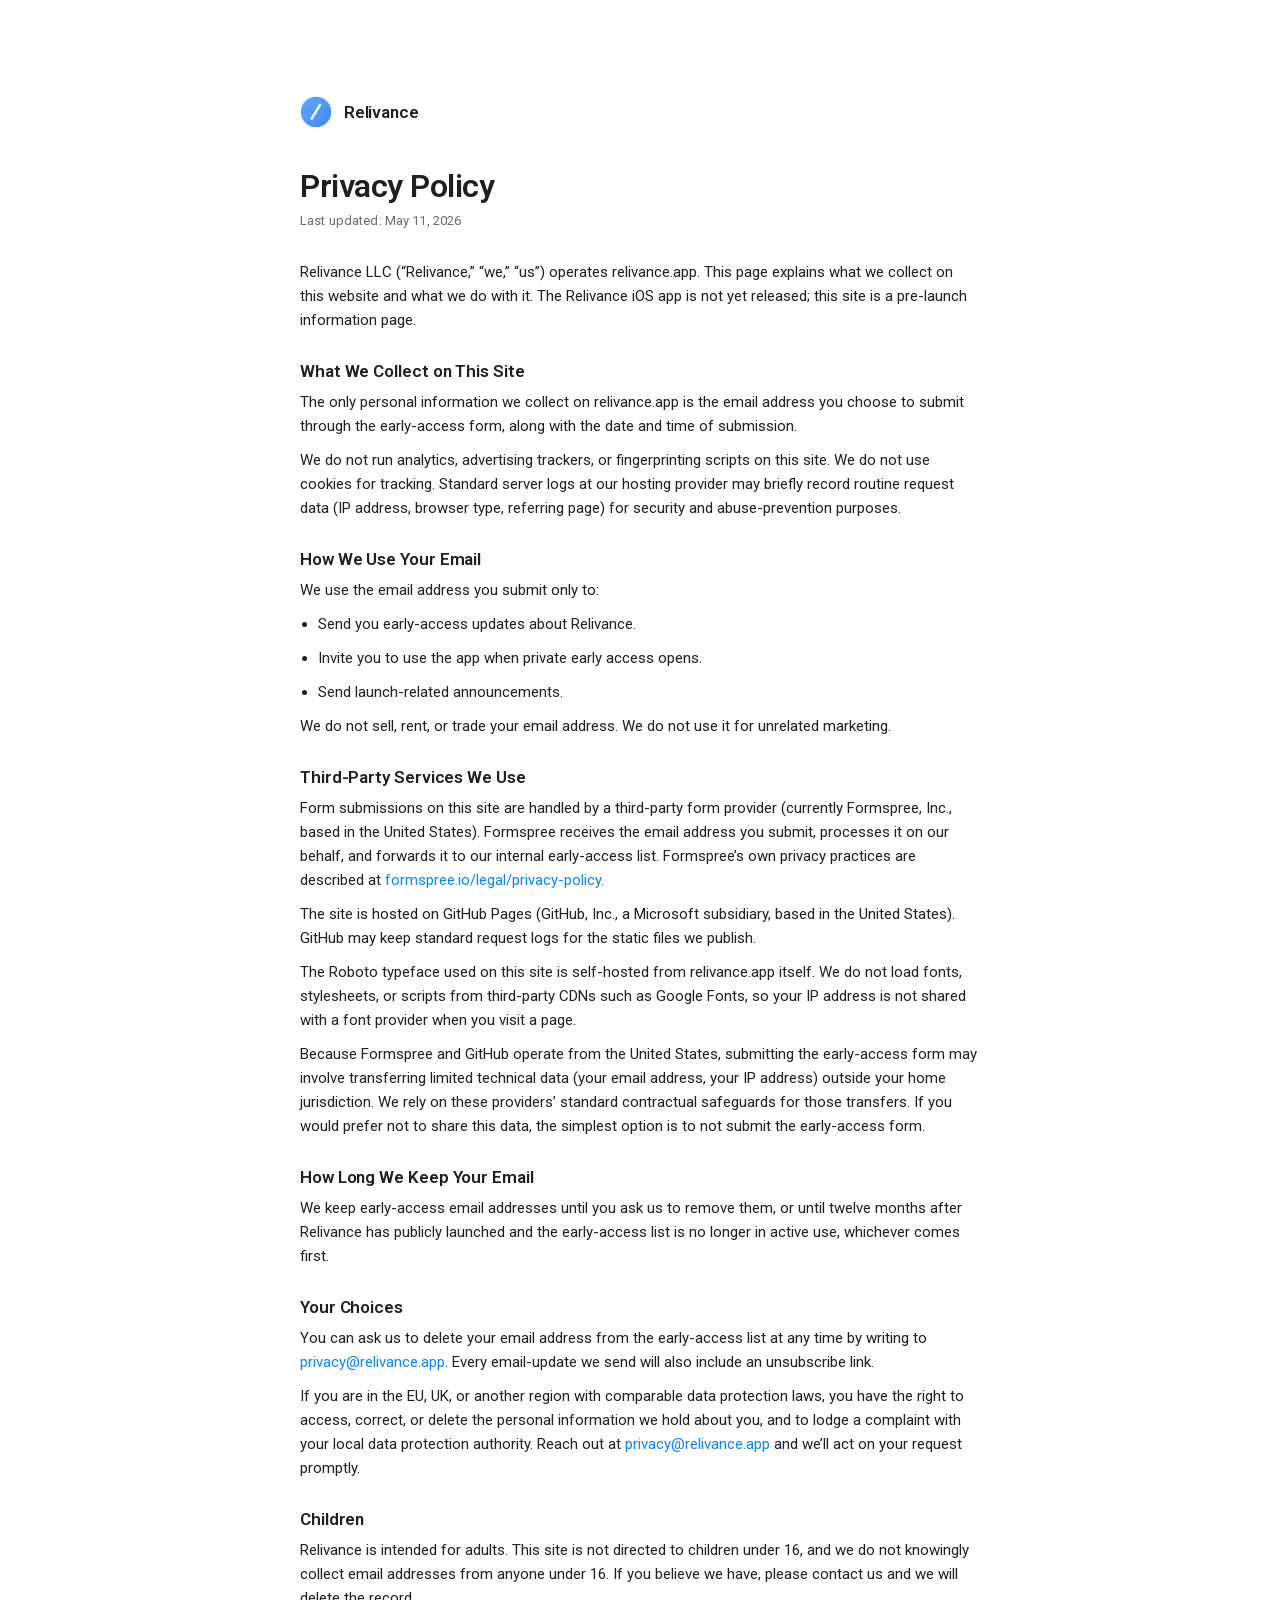
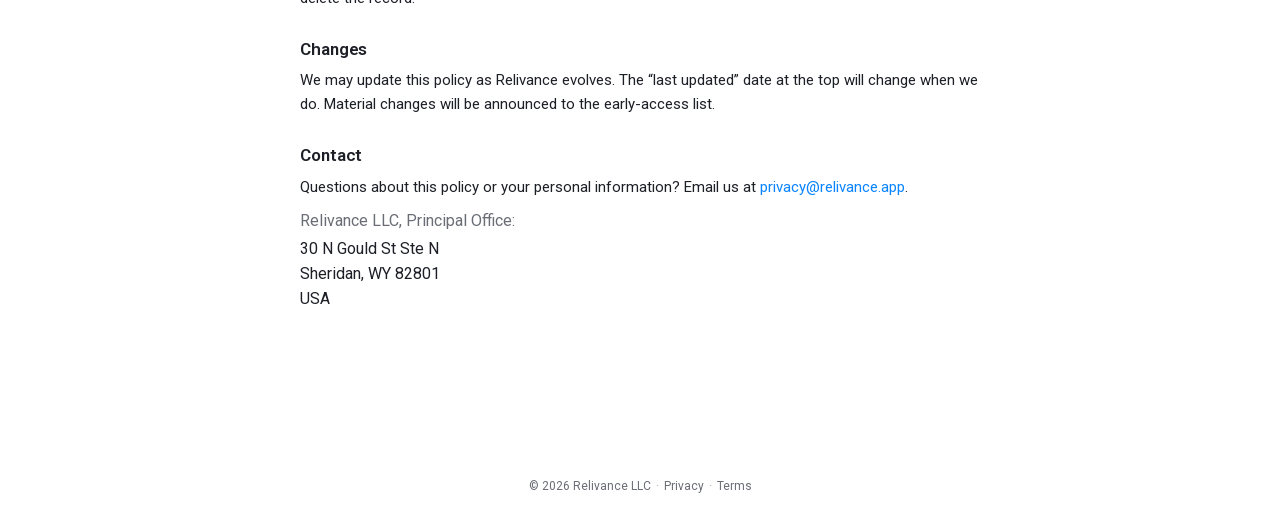
==== privacy/index.html @ d12bbd75 "Update Relivance landing page" ====
<!doctype html>
<html lang="en">
  <head>
    <meta charset="utf-8" />
    <meta name="viewport" content="width=device-width, initial-scale=1, viewport-fit=cover" />
    <meta name="color-scheme" content="light dark" />
    <meta name="theme-color" content="#FFFFFF" media="(prefers-color-scheme: light)" />
    <meta name="theme-color" content="#0C0C0E" media="(prefers-color-scheme: dark)" />

    <title>Privacy Policy — Relivance</title>
    <meta
      name="description"
      content="How Relivance handles the email addresses submitted for early access."
    />
    <meta name="robots" content="noindex,follow" />

    <link rel="icon" type="image/svg+xml" href="/assets/favicon.svg" />
    <link rel="apple-touch-icon" href="/assets/favicon.svg" />

    <link
      rel="preload"
      href="/assets/fonts/roboto-latin.woff2"
      as="font"
      type="font/woff2"
      crossorigin
    />
    <link rel="stylesheet" href="/styles.css" />
  </head>
  <body class="doc">
    <main class="doc-stage" role="main">
      <header class="doc-header">
        <a href="/" aria-label="Back to Relivance home">
          <picture class="doc-logo" aria-hidden="true">
            <source srcset="/assets/logo-dark.svg" media="(prefers-color-scheme: dark)" />
            <img src="/assets/logo-light.svg" alt="" width="32" height="32" />
          </picture>
          <span class="doc-name">Relivance</span>
        </a>
      </header>

      <h1 class="doc-title">Privacy Policy</h1>
      <p class="doc-meta">Last updated: <time datetime="2026-05-11">May 11, 2026</time></p>

      <section class="doc-section">
        <p>
          Relivance LLC (“Relivance,” “we,” “us”) operates relivance.app. This
          page explains what we collect on this website and what we do with
          it. The Relivance iOS app is not yet released; this site is a
          pre-launch information page.
        </p>
      </section>

      <section class="doc-section">
        <h2>What We Collect on This Site</h2>
        <p>
          The only personal information we collect on relivance.app is the
          email address you choose to submit through the early-access form,
          along with the date and time of submission.
        </p>
        <p>
          We do not run analytics, advertising trackers, or fingerprinting
          scripts on this site. We do not use cookies for tracking. Standard
          server logs at our hosting provider may briefly record routine
          request data (IP address, browser type, referring page) for
          security and abuse-prevention purposes.
        </p>
      </section>

      <section class="doc-section">
        <h2>How We Use Your Email</h2>
        <p>We use the email address you submit only to:</p>
        <ul>
          <li>Send you early-access updates about Relivance.</li>
          <li>Invite you to use the app when private early access opens.</li>
          <li>Send launch-related announcements.</li>
        </ul>
        <p>
          We do not sell, rent, or trade your email address. We do not use it
          for unrelated marketing.
        </p>
      </section>

      <section class="doc-section">
        <h2>Third-Party Services We Use</h2>
        <p>
          Form submissions on this site are handled by a third-party form
          provider (currently Formspree, Inc., based in the United States).
          Formspree receives the email address you submit, processes it on
          our behalf, and forwards it to our internal early-access list.
          Formspree’s own privacy practices are described at
          <a href="https://formspree.io/legal/privacy-policy/" rel="noopener">
            formspree.io/legal/privacy-policy</a>.
        </p>
        <p>
          The site is hosted on GitHub Pages (GitHub, Inc., a Microsoft
          subsidiary, based in the United States). GitHub may keep standard
          request logs for the static files we publish.
        </p>
        <p>
          The Roboto typeface used on this site is self-hosted from
          relivance.app itself. We do not load fonts, stylesheets, or
          scripts from third-party CDNs such as Google Fonts, so your
          IP address is not shared with a font provider when you visit a
          page.
        </p>
        <p>
          Because Formspree and GitHub operate from the United States,
          submitting the early-access form may involve transferring
          limited technical data (your email address, your IP address)
          outside your home jurisdiction. We rely on these providers’
          standard contractual safeguards for those transfers. If you
          would prefer not to share this data, the simplest option is
          to not submit the early-access form.
        </p>
      </section>

      <section class="doc-section">
        <h2>How Long We Keep Your Email</h2>
        <p>
          We keep early-access email addresses until you ask us to remove
          them, or until twelve months after Relivance has publicly launched
          and the early-access list is no longer in active use, whichever
          comes first.
        </p>
      </section>

      <section class="doc-section">
        <h2>Your Choices</h2>
        <p>
          You can ask us to delete your email address from the early-access
          list at any time by writing to
          <a href="mailto:privacy@relivance.app">privacy@relivance.app</a>. Every
          email-update we send will also include an unsubscribe link.
        </p>
        <p>
          If you are in the EU, UK, or another region with comparable data
          protection laws, you have the right to access, correct, or delete
          the personal information we hold about you, and to lodge a complaint
          with your local data protection authority. Reach out at
          <a href="mailto:privacy@relivance.app">privacy@relivance.app</a> and
          we’ll act on your request promptly.
        </p>
      </section>

      <section class="doc-section">
        <h2>Children</h2>
        <p>
          Relivance is intended for adults. This site is not directed to
          children under 16, and we do not knowingly collect email addresses
          from anyone under 16. If you believe we have, please contact us
          and we will delete the record.
        </p>
      </section>

      <section class="doc-section">
        <h2>Changes</h2>
        <p>
          We may update this policy as Relivance evolves. The “last updated”
          date at the top will change when we do. Material changes will be
          announced to the early-access list.
        </p>
      </section>

      <section class="doc-section">
        <h2>Contact</h2>
        <p>
          Questions about this policy or your personal information? Email us
          at <a href="mailto:privacy@relivance.app">privacy@relivance.app</a>.
        </p>
        <address class="doc-address">
          <span class="doc-address-label">Relivance LLC, Principal Office:</span>
          30 N Gould St Ste N<br />
          Sheridan, WY 82801<br />
          USA
        </address>
      </section>
    </main>

    <footer class="footer">
      <small class="footer-copy">&copy; <span id="year">2026</span> Relivance LLC</small>
      <span class="footer-sep" aria-hidden="true">·</span>
      <nav class="footer-nav" aria-label="Legal">
        <a href="/privacy/" aria-current="page">Privacy</a>
        <span class="footer-sep" aria-hidden="true">·</span>
        <a href="/terms/">Terms</a>
      </nav>
    </footer>

    <script>
      document.getElementById("year").textContent = new Date().getFullYear();
    </script>
  </body>
</html>
---- styles.css ----
/* =========================================================================
   Relivance — landing page styles
   Match the iOS login screen (AuthView.swift) exactly:
     - Same background (wvBackground), same primary/secondary text colors.
     - Same Roboto SemiBold 40pt wordmark + Roboto Regular 17pt slogan.
     - Same launch-screen SVG, same light/dark gradient treatment.
   No framework, no JS-driven layout. Pure CSS + system fonts fallback.
   ======================================================================== */

/* =========================================================================
   Roboto (self-hosted, Apache 2.0)
   Two .woff2 files in assets/fonts/ cover everything we need:
     - latin       — ASCII, Western European accents (English)
     - latin-ext   — extra Latin (German umlauts, ß, Czech, Polish, etc.)
   v51 ships as a variable font, so a single file per subset covers
   every weight (100–900). Browser picks the right interpolated weight
   from font-weight: 400 / 500 / 600 declarations elsewhere in the file.
   font-display: swap means the page renders immediately in the system
   fallback and re-flows to Roboto when the .woff2 finishes loading
   (typically within the first paint on a warm cache, ~50ms on a cold
   one over Pages' CDN).
   ======================================================================== */
@font-face {
  font-family: "Roboto";
  font-style: normal;
  font-weight: 100 900;
  font-display: swap;
  src: url("assets/fonts/roboto-latin.woff2") format("woff2");
  unicode-range: U+0000-00FF, U+0131, U+0152-0153, U+02BB-02BC, U+02C6,
    U+02DA, U+02DC, U+0304, U+0308, U+0329, U+2000-206F, U+20AC, U+2122,
    U+2191, U+2193, U+2212, U+2215, U+FEFF, U+FFFD;
}
@font-face {
  font-family: "Roboto";
  font-style: normal;
  font-weight: 100 900;
  font-display: swap;
  src: url("assets/fonts/roboto-latin-ext.woff2") format("woff2");
  unicode-range: U+0100-02BA, U+02BD-02C5, U+02C7-02CC, U+02CE-02D7,
    U+02DD-02FF, U+0304, U+0308, U+0329, U+1D00-1DBF, U+1E00-1E9F,
    U+1EF2-1EFF, U+2020, U+20A0-20AB, U+20AD-20C0, U+2113, U+2C60-2C7F,
    U+A720-A7FF;
}

:root {
  /* Light-mode palette (from Assets.xcassets/wv*.colorset) */
  --wv-background: #ffffff;
  --wv-primary: #1d1f27;     /*  rgb(29, 31, 39)   — body + headlines  */
  --wv-secondary: #6a6d75;   /*  rgb(106, 109, 117) — quiet text       */
  --wv-surface: #f1f2f3;     /*  rgb(241, 242, 243) — pill / capsules  */
  --wv-border: #e2e2e5;      /*  rgb(226, 226, 229) — hairline borders */
  --wv-accent: #0a84ff;      /*  rgb(10, 132, 255)  — Apple system blue */

  /* Primary-CTA blue. Light mode uses the darker stop of the brand
     logo's diagonal gradient (#3D89F7, from assets/logo-light.svg),
     so the button reads as a direct extension of the logo on white.
     Dark mode keeps the LinkedIn-import sheet's #0A66C2 (overridden
     below) — that deeper, cooler blue holds the surface weight on
     near-black better than the lighter logo blue. */
  --cta-blue: #3d89f7;

  /* Fluid type scale anchored on the iOS pt sizes. The wordmark is
     40pt on iOS; we let it scale a touch larger on big screens and
     not below 32px on phones. The slogan locks 16–19px range. */
  --t-wordmark: clamp(34px, 5vw, 48px);
  --t-slogan:   clamp(15px, 1.6vw, 19px);
  --t-status:   13px;
  /* Footer copy size matches apple.com's footer (12px SF Pro Regular,
     no letter-spacing). 11px reads stingy; 12px reads premium. */
  --t-footer:   12px;

  /* Vertical rhythm: match the AuthView VStack(spacing:) values
     for the in-brand-block spacing. The structural top/middle/bottom
     gaps no longer need a CSS variable — .stage now uses
     justify-content: space-evenly to distribute them automatically. */
  --gap-logo-title: 24px;     /* outer stack spacing (logo → wordmark) */
  --gap-title-slogan: 10px;   /* inner stack spacing (wordmark → slogan) */
}

@media (prefers-color-scheme: dark) {
  :root {
    --wv-background: #0c0c0e; /*  rgb(12, 12, 14)    */
    --wv-primary:    #dcdee3; /*  rgb(220, 222, 227) */
    --wv-secondary:  #676a6f; /*  rgb(103, 106, 111) */
    --wv-surface:    #222224; /*  rgb(34, 34, 36)    */
    --wv-border:     #2a2a2d; /*  rgb(42, 42, 45)    */
    /* Dark mode: switch the CTA to the deeper LinkedIn-import blue
       (#0A66C2). The lighter logo-derived blue used in light mode
       (#3D89F7) reads thin on a near-black surface; the deeper
       LinkedIn blue holds visual weight without competing with the
       wordmark or feeling like a stock OS button. */
    --cta-blue: #0a66c2;
  }
}

* {
  box-sizing: border-box;
  -webkit-tap-highlight-color: transparent;
}

html,
body {
  margin: 0;
  padding: 0;
  width: 100%;
  /* Use 100svh on iOS Safari to avoid the address-bar-jumping
     viewport-height bug; fall back to 100vh elsewhere. */
  min-height: 100vh;
  min-height: 100svh;
  background: var(--wv-background);
  color: var(--wv-primary);
}

body {
  /* Flex column so the .stage can flex-grow to absorb the available
     viewport height while the footer sits in-flow right beneath it
     at the bottom of the screen. This is the structural plumbing
     that lets `.stage` use `justify-content: space-evenly` to
     produce three EXACTLY equal gaps (top-of-viewport→logo,
     slogan→access-heading, button→footer). */
  display: flex;
  flex-direction: column;
  /* Inter is the font Linear & many modern app marketing sites
     reach for. We ship Roboto specifically because the iOS app
     uses Roboto SemiBold for the wordmark — keeping the web side
     pixel-faithful to the app's typography. System fonts cover the
     micro-second between page-paint and Roboto-load. */
  font-family: "Roboto", -apple-system, BlinkMacSystemFont, "Segoe UI",
    "Helvetica Neue", Helvetica, Arial, sans-serif;
  font-weight: 400;
  font-feature-settings: "kern" 1, "liga" 1;
  -webkit-font-smoothing: antialiased;
  -moz-osx-font-smoothing: grayscale;
  text-rendering: optimizeLegibility;
}

/* Outer layout: brand block + capture form with THREE EXACTLY EQUAL
   structural gaps:
     1. top-of-viewport → logo
     2. slogan        → "Private early access" heading
     3. submit button → footer (first line, the copyright)
   How this works:
   - body is a flex column with min-height 100svh.
   - .stage has `flex: 1 0 auto`, so it absorbs all viewport space
     above the footer (the footer sits in-flow at the bottom).
   - .stage uses `justify-content: space-evenly`, which distributes
     its two flex children (brand + access) with mathematically equal
     empty space around each: 1/3 above brand, 1/3 between them, 1/3
     below access. The bottom 1/3 sits between the access block and
     the footer's top edge, giving us the third equal gap "for free".
   - Padding-top picks up the safe-area inset on notched devices, so
     content never renders under a notch. This is added on top of the
     space-evenly gap; visually the top gap is `top-flex-space +
     safe-area-inset` on those devices, which is the right thing
     (the inset is consumed by the system, not by the user). */
.stage {
  flex: 1 0 auto;
  display: flex;
  flex-direction: column;
  align-items: center;
  justify-content: space-evenly;
  padding-top: env(safe-area-inset-top);
  padding-left: 24px;
  padding-right: 24px;
  text-align: center;
}

/* The brand block (logo + wordmark + slogan) mirrors AuthView's
   VStack: outer 24pt between logo and title, inner 10pt between
   title and slogan. */
.brand {
  display: flex;
  flex-direction: column;
  align-items: center;
  gap: var(--gap-logo-title);
}

.logo {
  display: block;
  width: clamp(120px, 22vw, 160px);
  height: clamp(120px, 22vw, 160px);
  /* The same small upward optical-centre nudge AuthView applies via
     .offset(y: -6). Subtle, but the brand block reads as "balanced"
     instead of "low" because of it. */
  margin-bottom: -6px;
}

.logo img {
  width: 100%;
  height: 100%;
  display: block;
}

/* Inner stack: 10pt between wordmark and slogan. */
.brand > h1,
.brand > p {
  margin: 0;
}

.brand > h1 + p {
  margin-top: calc(var(--gap-title-slogan) - var(--gap-logo-title));
}

.wordmark {
  font-family: "Roboto", -apple-system, BlinkMacSystemFont, "Segoe UI",
    "Helvetica Neue", Helvetica, Arial, sans-serif;
  font-weight: 600;
  font-size: var(--t-wordmark);
  line-height: 1.05;
  letter-spacing: -0.02em;
  color: var(--wv-primary);
}

.slogan {
  font-weight: 400;
  font-size: var(--t-slogan);
  line-height: 1.4;
  color: var(--wv-primary);
  /* No max-width: the slogan should land on a single line at every
     viewport width down to ~320px (iPhone SE). On the smallest
     phones the fluid `clamp()` font scale already drops the size
     to 15px, which keeps the sentence under the available width.
     The only case where this still wraps is when the user has
     bumped iOS / Safari text size well above 100% — graceful
     wrapping there is correct, not a bug. */
}

/* =========================================================================
   Early-access capture
   Mirrors the iOS AuthView credentials stage one-for-one:
     - 14px corner-radius input pill filled with wvSurface
     - Accent-blue capsule submit button
     - 12pt vertical gap between input and button (same as VStack(spacing:12))
     - Same disabled / loading semantics
   Layout is always stacked (input above button) — the AuthView form is
   stacked too, and on a single-field early-access form this keeps the
   visual weight of the CTA where it belongs.
   ======================================================================== */

.access {
  display: flex;
  flex-direction: column;
  align-items: center;
  /* Reduced from 12px → 8px to match the visual rhythm of the form
     itself. The form has its own `gap: 12px` between the input pill
     and the submit pill — those two pills have no line-height
     padding, so 12px IS the visual gap. The heading above does have
     line-height padding (~4px below the text), so a 12px CSS gap
     between heading and input would read as ~16px visually. Using
     8px here compensates: 8 + 4 ≈ 12px visual, matching the
     input → button gap exactly. */
  gap: 8px;
  width: 100%;
  max-width: 360px;
  margin: 0;
}

.access-heading {
  margin: 0;
  /* Same Roboto family (inherited from body), same weight (400,
     inherited), same fluid size and line-height as the slogan above
     the brand block. The two intro-style lines now read as visual
     peers in typography — only the colour stays subordinate
     (wvSecondary) so the slogan keeps the hero role. */
  font-size: var(--t-slogan);
  line-height: 1.4;
  color: var(--wv-secondary);
  text-align: center;
}

.access-form {
  display: flex;
  flex-direction: column;
  gap: 12px;
  width: 100%;
  /* No margin-top here: the .access container's own `gap: 12px`
     already sits between the heading and this form. Equal 12px
     stacks: heading → input → button, all the same rhythm. */
  margin: 0;
}

.access-input {
  width: 100%;
  /* Match the submit button's height + capsule shape so the two
     pills read as a paired stack. The button (54px / 999px radius)
     is the source of truth for this surface — the field follows. */
  height: 54px;
  padding: 0 22px;
  border: 0;
  border-radius: 999px;
  background: var(--wv-surface);
  color: var(--wv-primary);
  font-family: inherit;
  font-size: 16px;        /* 16px prevents iOS Safari auto-zoom on focus */
  font-weight: 400;
  letter-spacing: 0;
  outline: none;
  transition: box-shadow 160ms ease, background-color 160ms ease;
  -webkit-appearance: none;
  appearance: none;
}

.access-input::placeholder {
  color: var(--wv-secondary);
  opacity: 1;             /* Firefox defaults to 0.54; normalize */
}

.access-input:focus-visible {
  box-shadow: inset 0 0 0 1.5px var(--wv-accent);
}

.access-input[aria-invalid="true"] {
  /* Same Apple system red the app uses for inline error states. */
  box-shadow: inset 0 0 0 1.5px #ea524d;
}

.access-submit {
  position: relative;
  width: 100%;
  height: 54px;
  border: 0;
  border-radius: 999px;
  /* Sourced from the iOS LinkedIn-import capsule
     (LinkedInImportSheet.swift:356). In dark mode this resolves to
     wvAccent — see the @media block at the top of this file. */
  background: var(--cta-blue);
  color: #ffffff;
  font-family: inherit;
  font-size: 16px;
  font-weight: 600;
  letter-spacing: 0.01em;
  cursor: pointer;
  transition: opacity 160ms ease, transform 80ms ease;
  -webkit-appearance: none;
  appearance: none;
}

.access-submit:hover {
  opacity: 0.94;
}

.access-submit:active {
  transform: scale(0.985);
}

.access-submit:focus-visible {
  outline: 2px solid var(--cta-blue);
  outline-offset: 3px;
}

/* While the fetch is in flight: hide the label, show a soft spinner.
   The button stays the same size so the layout doesn't reflow. */
.access-form[data-state="submitting"] .access-submit {
  pointer-events: none;
  opacity: 0.85;
}
.access-form[data-state="submitting"] .access-submit-label {
  visibility: hidden;
}
.access-form[data-state="submitting"] .access-submit-spinner {
  display: inline-block;
}

.access-submit-spinner {
  display: none;
  position: absolute;
  top: 50%;
  left: 50%;
  width: 18px;
  height: 18px;
  margin: -9px 0 0 -9px;
  border-radius: 50%;
  border: 2px solid rgba(255, 255, 255, 0.4);
  border-top-color: #ffffff;
  animation: access-spin 0.8s linear infinite;
}

@keyframes access-spin {
  to {
    transform: rotate(360deg);
  }
}

@media (prefers-reduced-motion: reduce) {
  .access-submit-spinner {
    animation: none;
  }
}

/* ── Success state ──────────────────────────────────────────────────
   After submit lands:
   • Input greys out (still readable, still showing the typed email,
     but visibly locked in)
   • Button label swaps to "Success" + checkmark.circle.fill icon
   • Both controls become non-interactive
   Same button size, same overall layout — only the content morphs.
*/
.access-submit-success {
  display: none;
  position: absolute;
  inset: 0;
  align-items: center;
  justify-content: center;
  gap: 8px;
  color: #ffffff;
  font-family: inherit;
  font-size: 16px;
  font-weight: 600;
  letter-spacing: 0.01em;
}

.access-submit-success svg {
  display: block;
  flex-shrink: 0;
}

.access-form[data-state="success"] .access-input {
  /* "Greyed out" treatment: muted background, secondary text colour,
     no interaction. Keeps the email visible so the user remembers
     what they submitted. */
  background: var(--wv-surface);
  color: var(--wv-secondary);
  cursor: default;
  /* Soft fade gives a subtle "this is locked in" feel without
     fully hiding the value. */
  opacity: 0.7;
  pointer-events: none;
}

.access-form[data-state="success"] .access-input:focus-visible {
  /* No focus ring once disabled — there is no editing to do. */
  box-shadow: none;
}

.access-form[data-state="success"] .access-submit {
  pointer-events: none;
  cursor: default;
}

.access-form[data-state="success"] .access-submit-label {
  visibility: hidden;
}

.access-form[data-state="success"] .access-submit-spinner {
  display: none;
}

.access-form[data-state="success"] .access-submit-success {
  display: inline-flex;
}

.access-error {
  margin: -4px 0 0;
  font-size: 12.5px;
  line-height: 1.4;
  color: #ea524d;
  letter-spacing: 0.01em;
  text-align: left;
}

/* Visually-hidden but still announced by screen readers. Used for the
   <label> that pairs with the email input AND for the success live
   region that announces submission to assistive tech. */
.visually-hidden {
  position: absolute;
  width: 1px;
  height: 1px;
  padding: 0;
  margin: -1px;
  overflow: hidden;
  clip: rect(0, 0, 0, 0);
  white-space: nowrap;
  border: 0;
}

/* Single-row footer. Sits at the bottom of the viewport via the
   body's flex layout (see `body` rule above): the body is a flex
   column with min-height: 100svh and the .stage uses flex-grow to
   absorb all extra viewport height, which automatically pins the
   footer to the bottom without `position: fixed`.
   The footer is now ONE line — copyright dot Privacy dot Terms —
   rather than two stacked rows, which reads tighter and frees up
   vertical space for the brand block above. */
.footer {
  display: flex;
  flex-direction: row;
  /* nowrap is deliberate. The footer contents (copyright, separator,
     Privacy/Terms nav) total ~250–280px and fit on a single row at
     every viewport down to ~320px (iPhone SE portrait). Forcing
     nowrap stops any zoom / font-scaling / RTL edge case from
     producing the old two-row stack. */
  flex-wrap: nowrap;
  align-items: center;
  justify-content: center;
  gap: 5px;
  padding: 16px 24px max(16px, env(safe-area-inset-bottom));
  text-align: center;
  color: var(--wv-secondary);
  font-size: var(--t-footer);
  line-height: 1.35;
}

.footer-copy {
  font-size: inherit;
}

.footer-nav {
  display: inline-flex;
  align-items: center;
  /* Tight 5px on each side of the · separator. Adding horizontal
     padding to the links would compound with this gap and produce
     the previous too-wide "Privacy   ·   Terms" rendering. */
  gap: 5px;
  font-size: inherit;
}

.footer-nav a {
  color: var(--wv-secondary);
  text-decoration: none;
  /* Vertical-only padding keeps the focus ring tall enough without
     widening the spacing around the · separator. */
  padding: 2px 0;
  border-radius: 4px;
  transition: color 120ms ease;
}

.footer-nav a:hover,
.footer-nav a:focus-visible {
  color: var(--wv-primary);
}

.footer-nav a:focus-visible {
  outline: 2px solid var(--wv-accent);
  outline-offset: 2px;
}

.footer-sep {
  opacity: 0.6;
}

/* Desktop wordmark steps up slightly so the "Relivance" headline holds
   the right visual weight on larger viewports. The structural gaps
   (top, slogan→heading, button→footer) auto-scale via .stage's
   justify-content: space-evenly, so no per-breakpoint gap override is
   needed any more. */
@media (min-width: 1280px) {
  :root {
    --t-wordmark: clamp(40px, 4vw, 56px);
  }
}

/* =========================================================================
   Document pages (/privacy/, /terms/)
   Same palette + typography as the home page, just a top-anchored
   left-aligned layout instead of the centered hero. The footer flows
   naturally with the document (no fixed positioning) so long copy can
   scroll the footer in at the bottom.
   ======================================================================== */

body.doc {
  display: flex;
  flex-direction: column;
  min-height: 100vh;
  min-height: 100svh;
}

.doc-stage {
  flex: 1;
  width: 100%;
  /* Editorial-document max-width. Modern legal / docs pages on
     premium apps land in the 720–800px range so a line of 15px
     body text holds 65–75 characters per line — the comfort-zone
     for long-form reading. 640px (the previous value) was sized
     for a phone reading view, not a desktop one. */
  max-width: 760px;
  margin: 0 auto;
  padding: 48px 24px 64px;
  padding-top: max(48px, calc(env(safe-area-inset-top) + 32px));
  text-align: left;
}

/* Tablet up: more generous side gutters so the content column
   doesn't feel slammed against the viewport edge once the page
   has more horizontal room. */
@media (min-width: 768px) {
  .doc-stage {
    padding-left: 40px;
    padding-right: 40px;
    padding-top: max(64px, calc(env(safe-area-inset-top) + 48px));
    padding-bottom: 80px;
  }
}

/* Wide desktop: large top breathing room so a long legal page
   opens with a calm, premium feel rather than dropping the reader
   straight onto the title. */
@media (min-width: 1280px) {
  .doc-stage {
    padding-top: 96px;
    padding-bottom: 96px;
  }
}

.doc-header {
  display: flex;
  align-items: center;
  gap: 12px;
  margin: 0 0 40px;
}

.doc-header a {
  display: inline-flex;
  align-items: center;
  gap: 12px;
  text-decoration: none;
  color: inherit;
  border-radius: 8px;
}

.doc-header a:focus-visible {
  outline: 2px solid var(--wv-accent);
  outline-offset: 4px;
}

.doc-logo {
  width: 32px;
  height: 32px;
  display: block;
}

.doc-logo img {
  width: 100%;
  height: 100%;
  display: block;
}

.doc-name {
  font-family: "Roboto", -apple-system, BlinkMacSystemFont, "Segoe UI",
    "Helvetica Neue", Helvetica, Arial, sans-serif;
  font-weight: 600;
  font-size: 17px;
  letter-spacing: -0.01em;
  color: var(--wv-primary);
}

.doc-title {
  margin: 0 0 8px;
  font-family: "Roboto", -apple-system, BlinkMacSystemFont, "Segoe UI",
    "Helvetica Neue", Helvetica, Arial, sans-serif;
  font-weight: 600;
  font-size: clamp(26px, 3.2vw, 32px);
  line-height: 1.15;
  letter-spacing: -0.015em;
  color: var(--wv-primary);
}

.doc-meta {
  margin: 0 0 32px;
  font-size: 13px;
  color: var(--wv-secondary);
  letter-spacing: 0.01em;
}

.doc-section {
  margin: 0 0 28px;
}

.doc-section h2 {
  margin: 0 0 8px;
  font-family: "Roboto", -apple-system, BlinkMacSystemFont, "Segoe UI",
    "Helvetica Neue", Helvetica, Arial, sans-serif;
  font-weight: 600;
  font-size: 17px;
  line-height: 1.3;
  letter-spacing: -0.005em;
  color: var(--wv-primary);
}

.doc-section p,
.doc-section li {
  margin: 0 0 10px;
  font-size: 15px;
  line-height: 1.6;
  color: var(--wv-primary);
}

.doc-section p:last-child,
.doc-section li:last-child {
  margin-bottom: 0;
}

.doc-section a {
  color: var(--wv-accent);
  text-decoration: none;
}

.doc-section a:hover,
.doc-section a:focus-visible {
  text-decoration: underline;
  text-underline-offset: 3px;
}

.doc-section ul {
  margin: 0 0 10px;
  padding: 0 0 0 18px;
}

.doc-section .doc-address {
  display: block;
  font-style: normal;
  color: var(--wv-primary);
  line-height: 1.55;
}

.doc-section .doc-address-label {
  display: block;
  color: var(--wv-secondary);
  /* Font-size and weight inherit from .doc-section p (15px / 400) so
     this label reads as a peer of the address lines beneath it — only
     the colour is dialled down to wvSecondary to keep the visual
     hierarchy. */
  margin-bottom: 4px;
}

/* On document pages the footer sits naturally below the doc-stage so
   long policy copy scrolls the footer in at the bottom. The home page
   already places the footer in-flow via body's flex column + .stage's
   flex-grow — nothing extra needed there. */
body.doc .footer {
  margin: 24px auto 0;
  padding-bottom: max(24px, env(safe-area-inset-bottom));
}

/* Print: keep the footer immediately after content with a comfortable
   gap so a printed page doesn't end on the button. */
@media print {
  .footer {
    margin-top: 64px;
  }
}
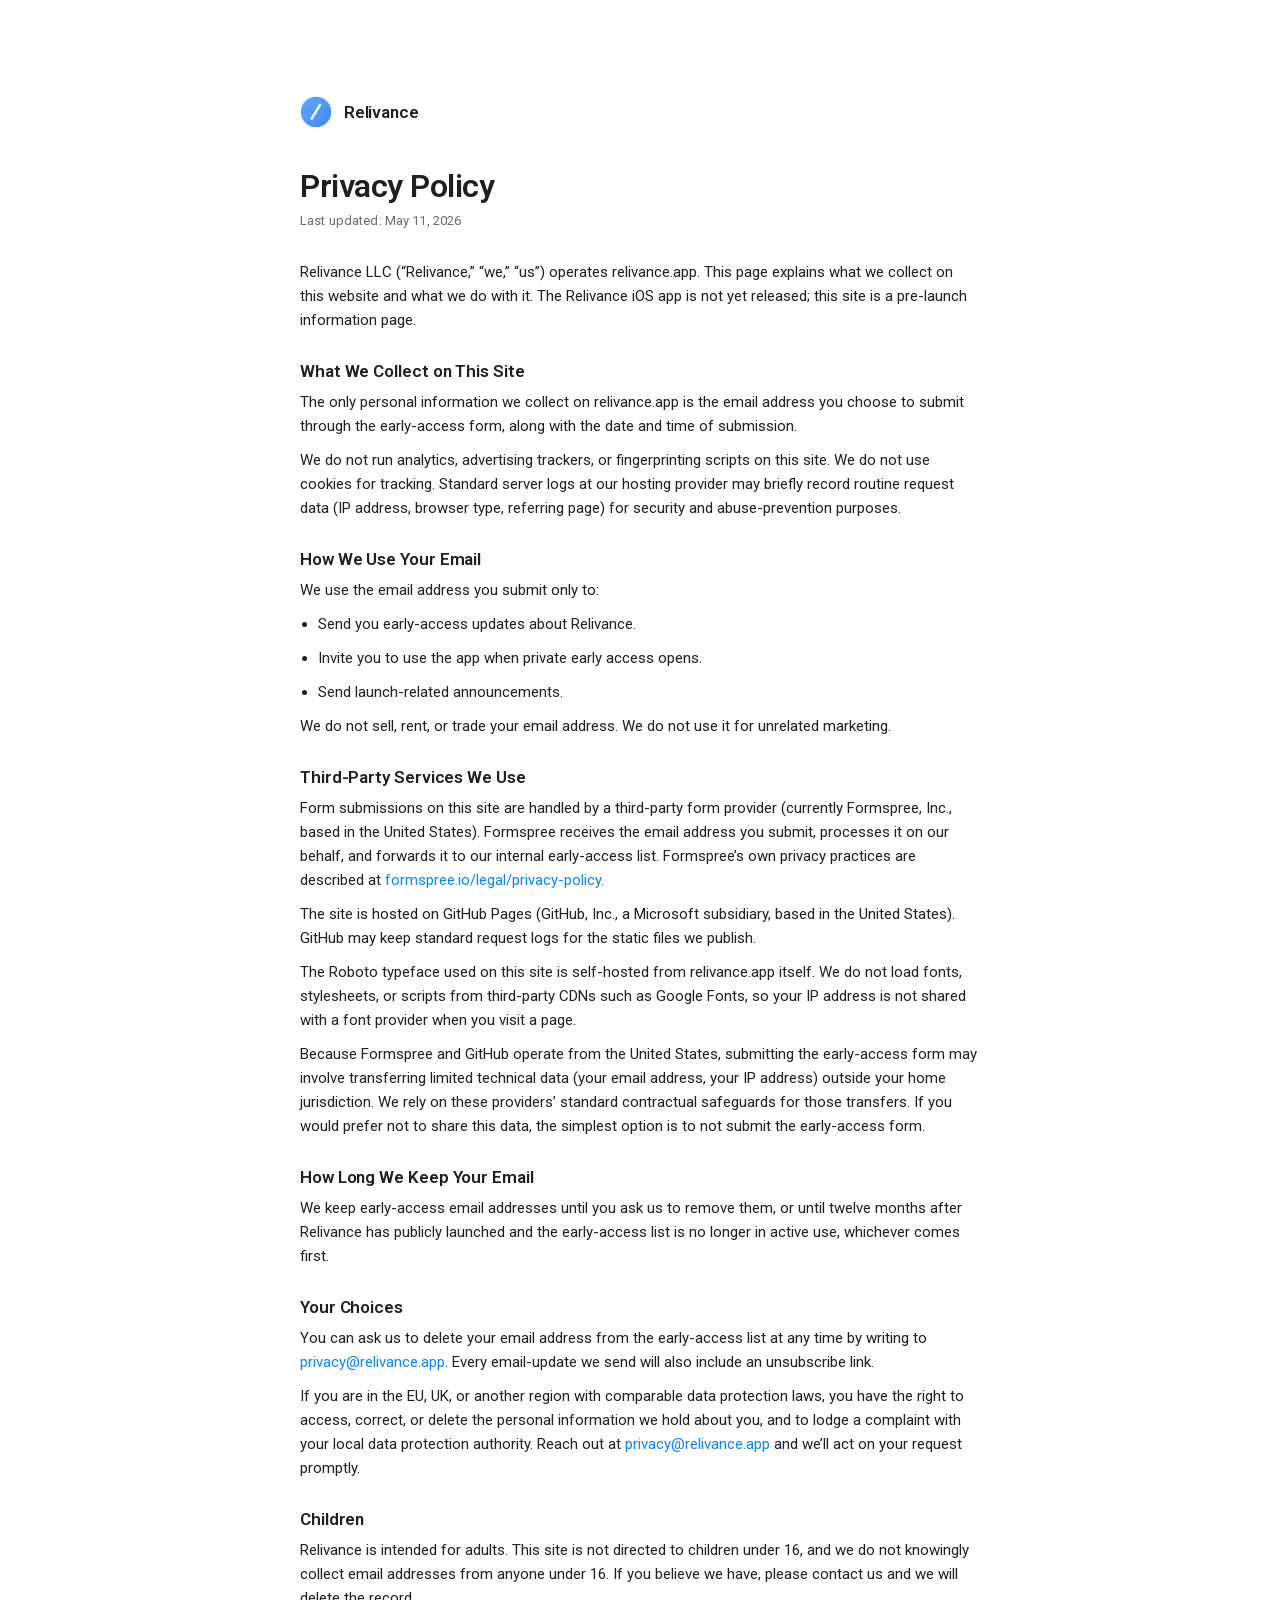
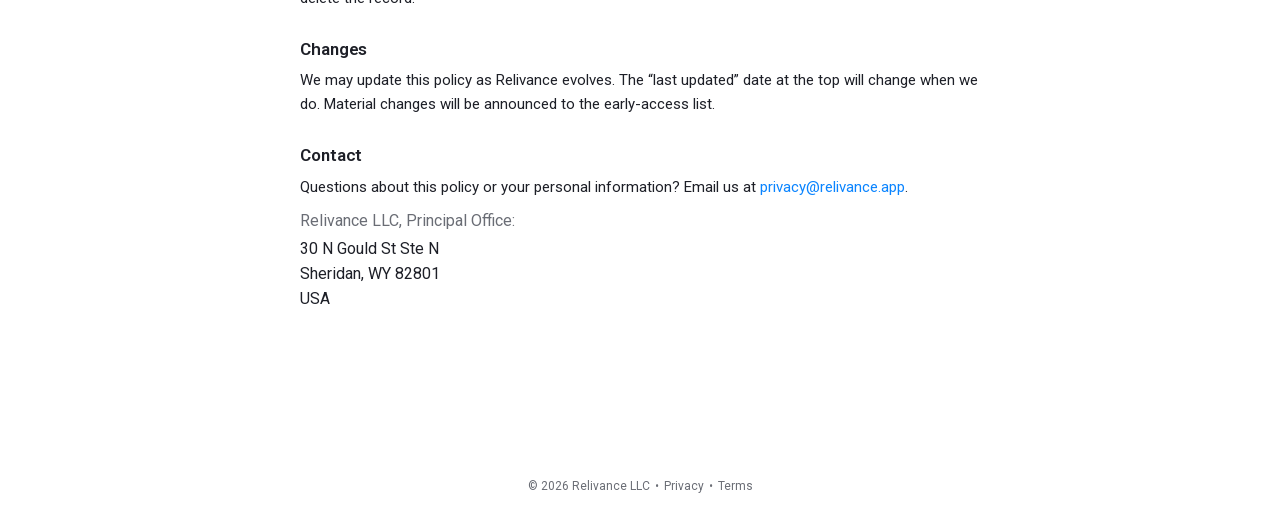
==== commit d3c7cb41: "Rich-link preview: PNG og-image + apple-touch-icon" ====
--- a/privacy/index.html
+++ b/privacy/index.html
@@ -15,7 +15,8 @@
     <meta name="robots" content="noindex,follow" />
 
     <link rel="icon" type="image/svg+xml" href="/assets/favicon.svg" />
-    <link rel="apple-touch-icon" href="/assets/favicon.svg" />
+    <link rel="apple-touch-icon" sizes="180x180" href="/assets/apple-touch-icon.png" />
+    <link rel="icon" type="image/png" sizes="512x512" href="/assets/icon-512.png" />
 
     <link
       rel="preload"
@@ -178,10 +179,10 @@
 
     <footer class="footer">
       <small class="footer-copy">&copy; <span id="year">2026</span> Relivance LLC</small>
-      <span class="footer-sep" aria-hidden="true">·</span>
+      <span class="footer-sep" aria-hidden="true">•</span>
       <nav class="footer-nav" aria-label="Legal">
         <a href="/privacy/" aria-current="page">Privacy</a>
-        <span class="footer-sep" aria-hidden="true">·</span>
+        <span class="footer-sep" aria-hidden="true">•</span>
         <a href="/terms/">Terms</a>
       </nav>
     </footer>
--- a/styles.css
+++ b/styles.css
@@ -535,7 +535,10 @@
 }
 
 .footer-sep {
-  opacity: 0.6;
+  /* Heavier than the previous 0.6 opacity middle-dot (·). Now uses the
+     full BULLET character (•) at full strength so the separators read
+     as deliberate punctuation rather than as decorative dust. */
+  opacity: 1;
 }
 
 /* Desktop wordmark steps up slightly so the "Relivance" headline holds
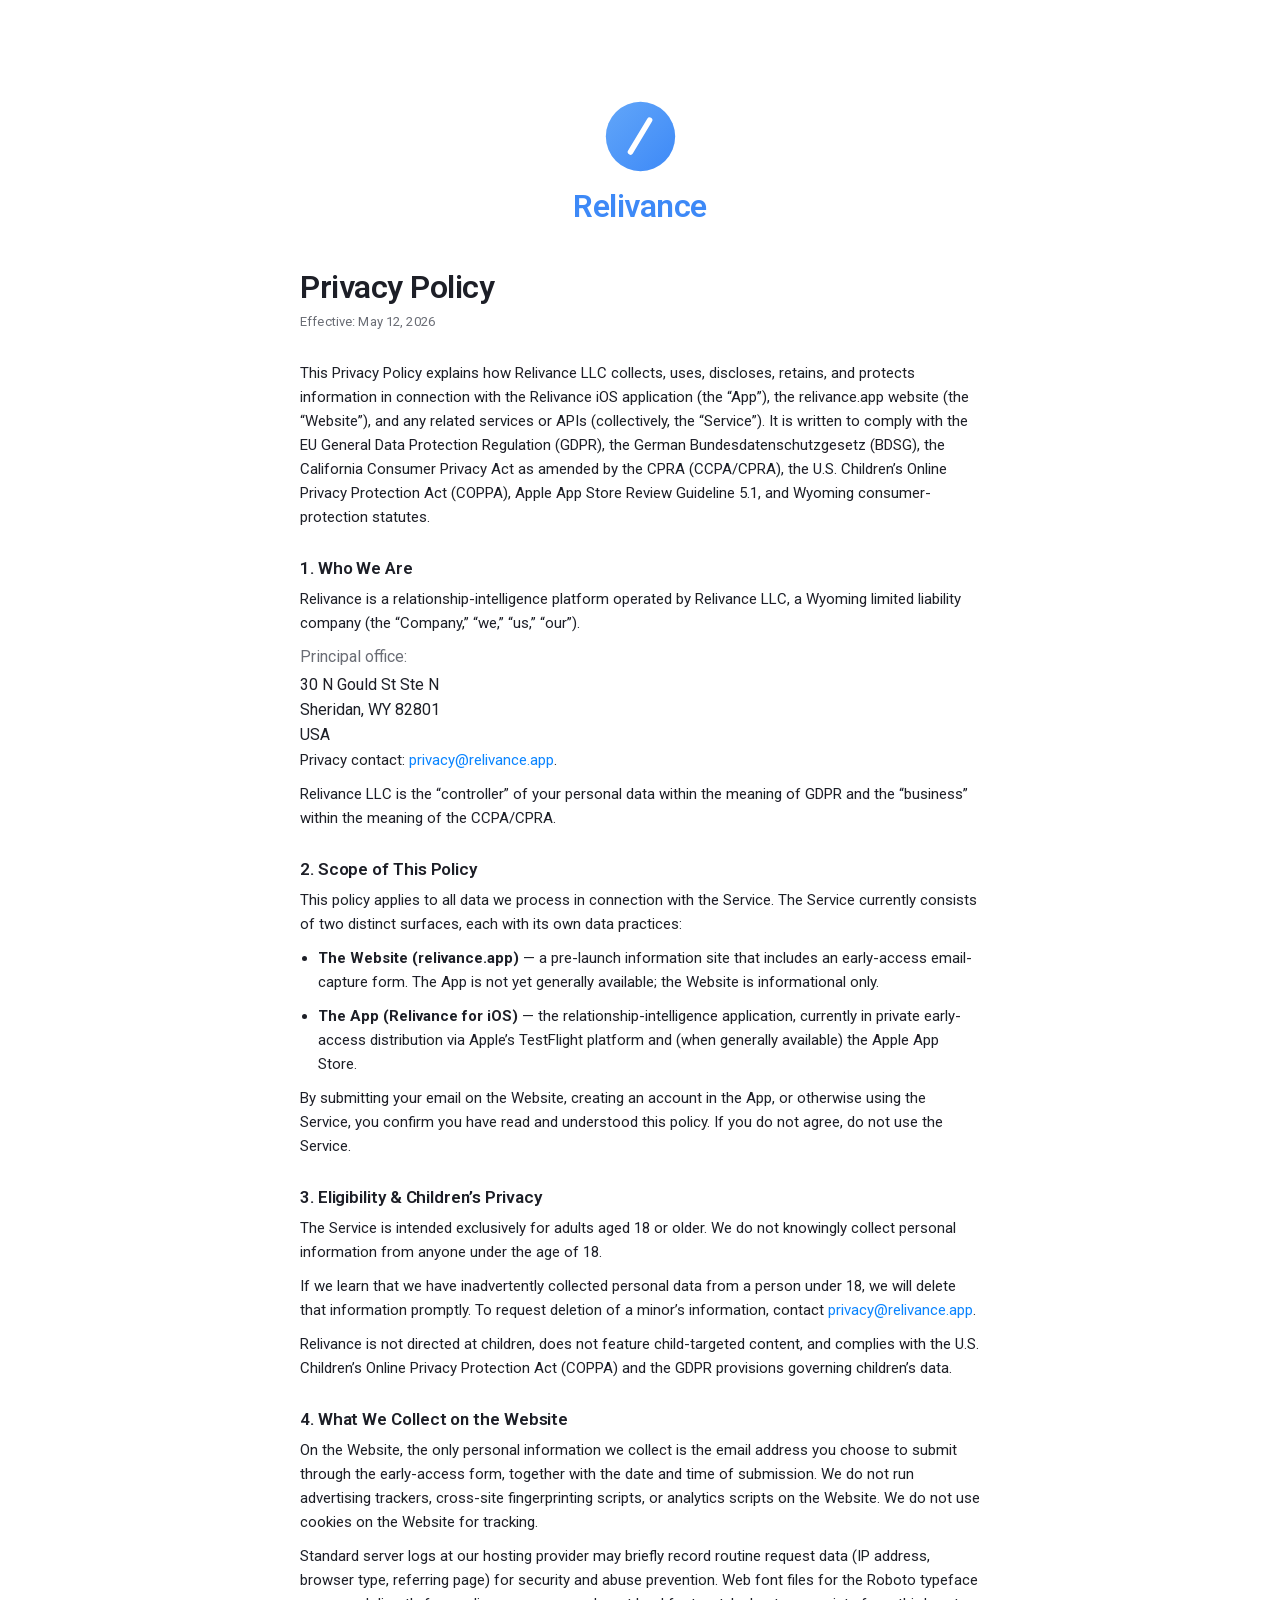
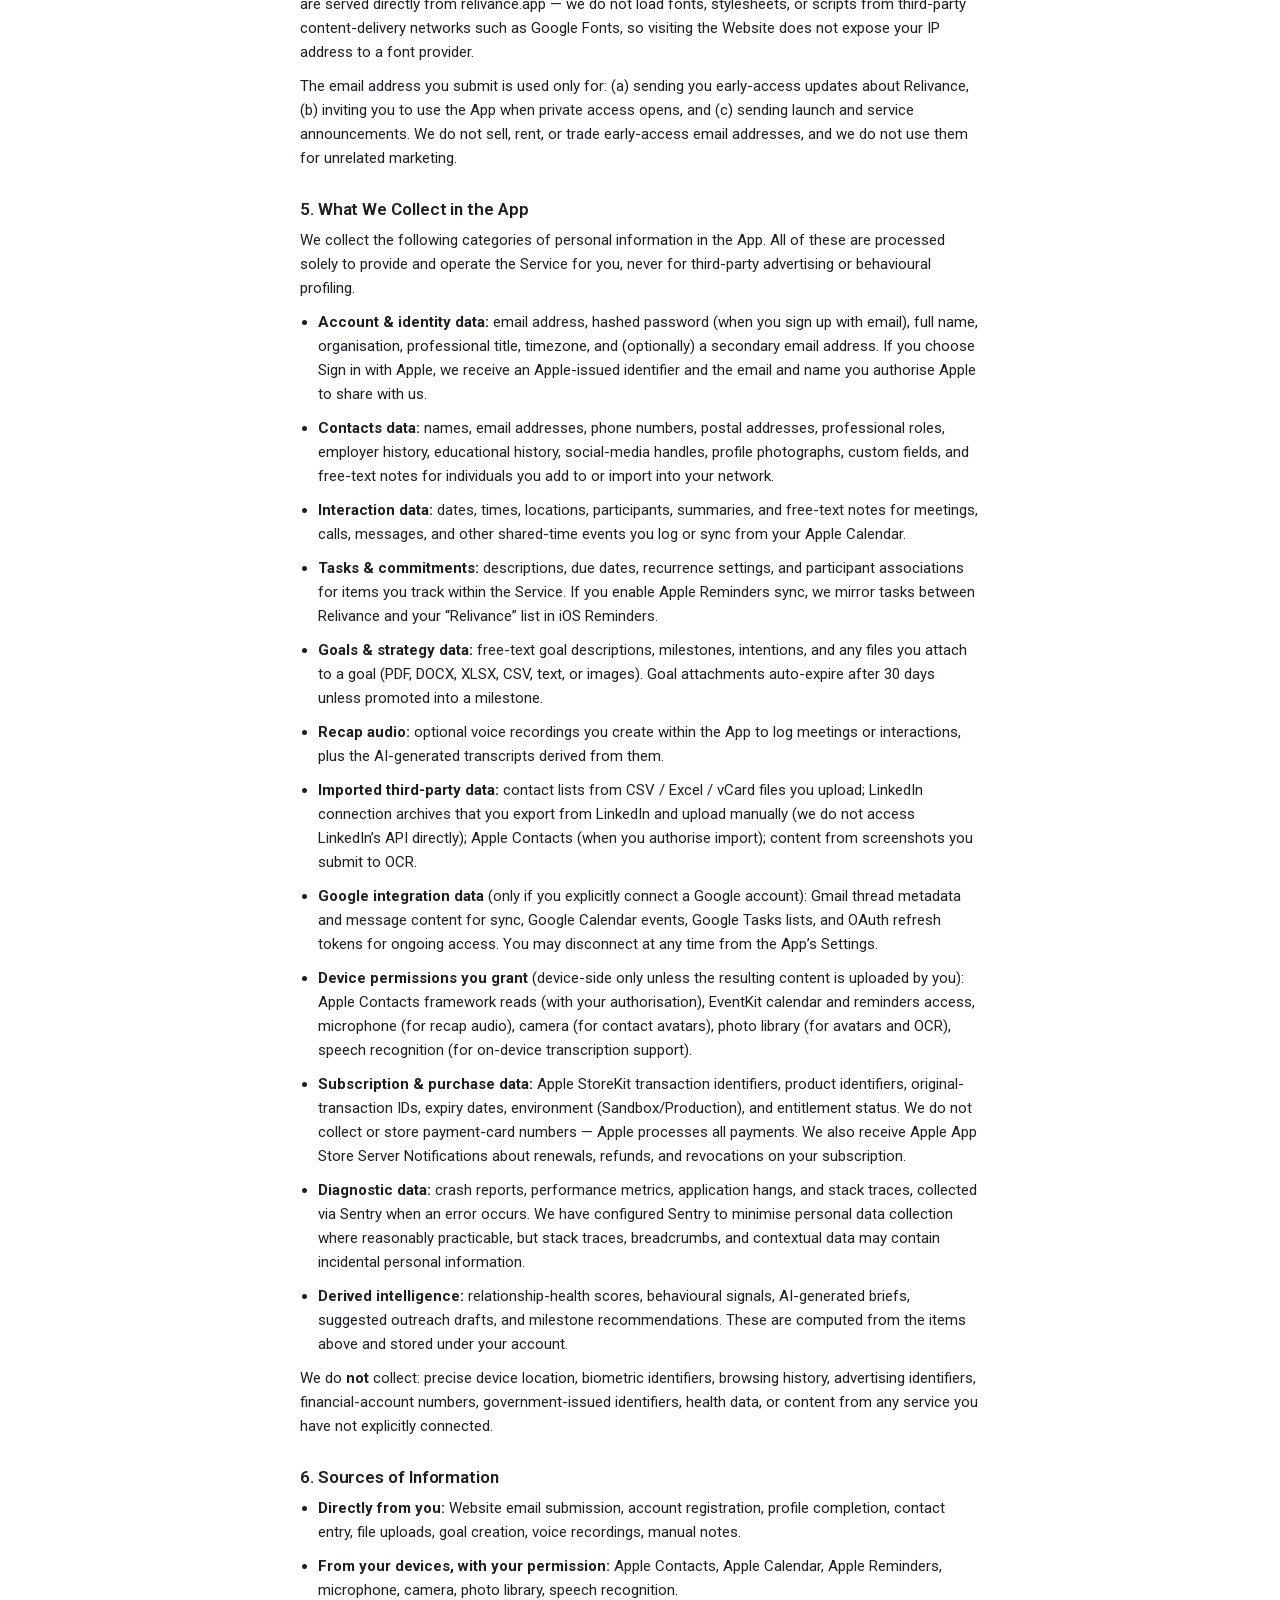
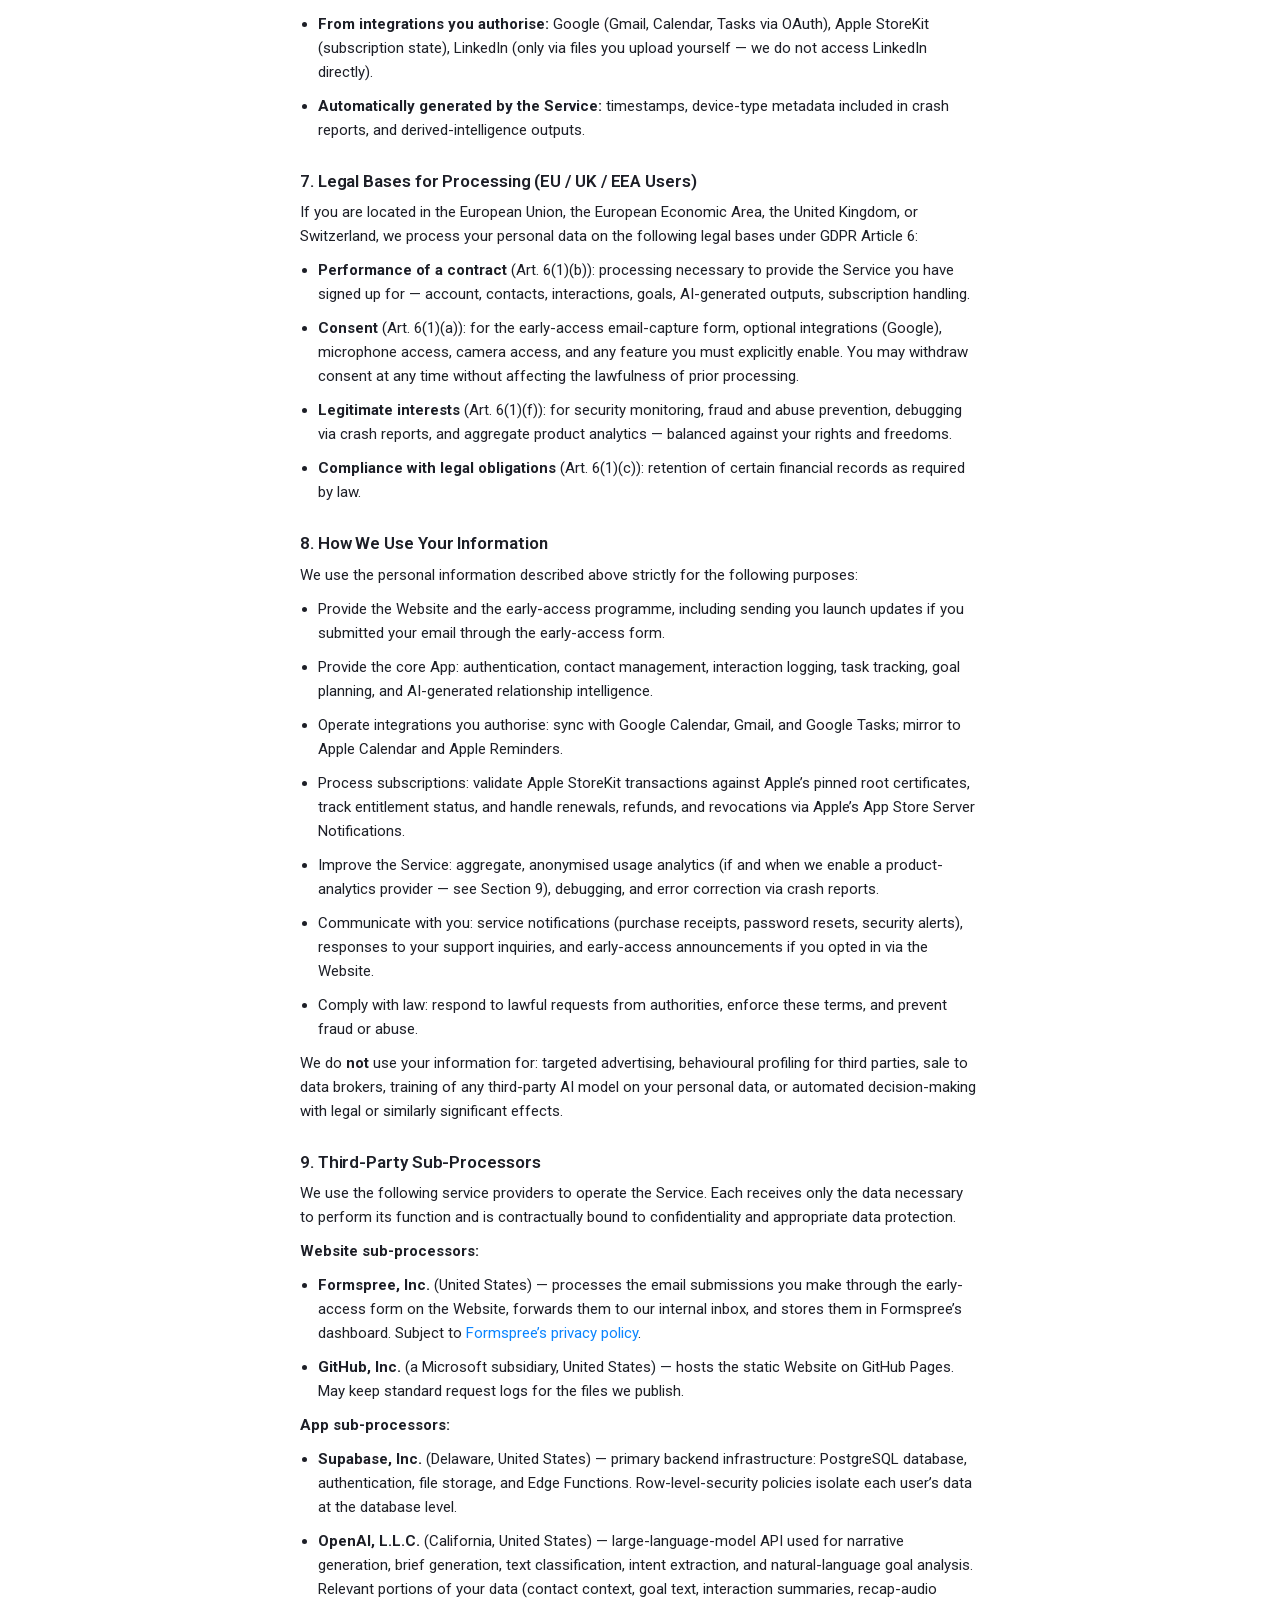
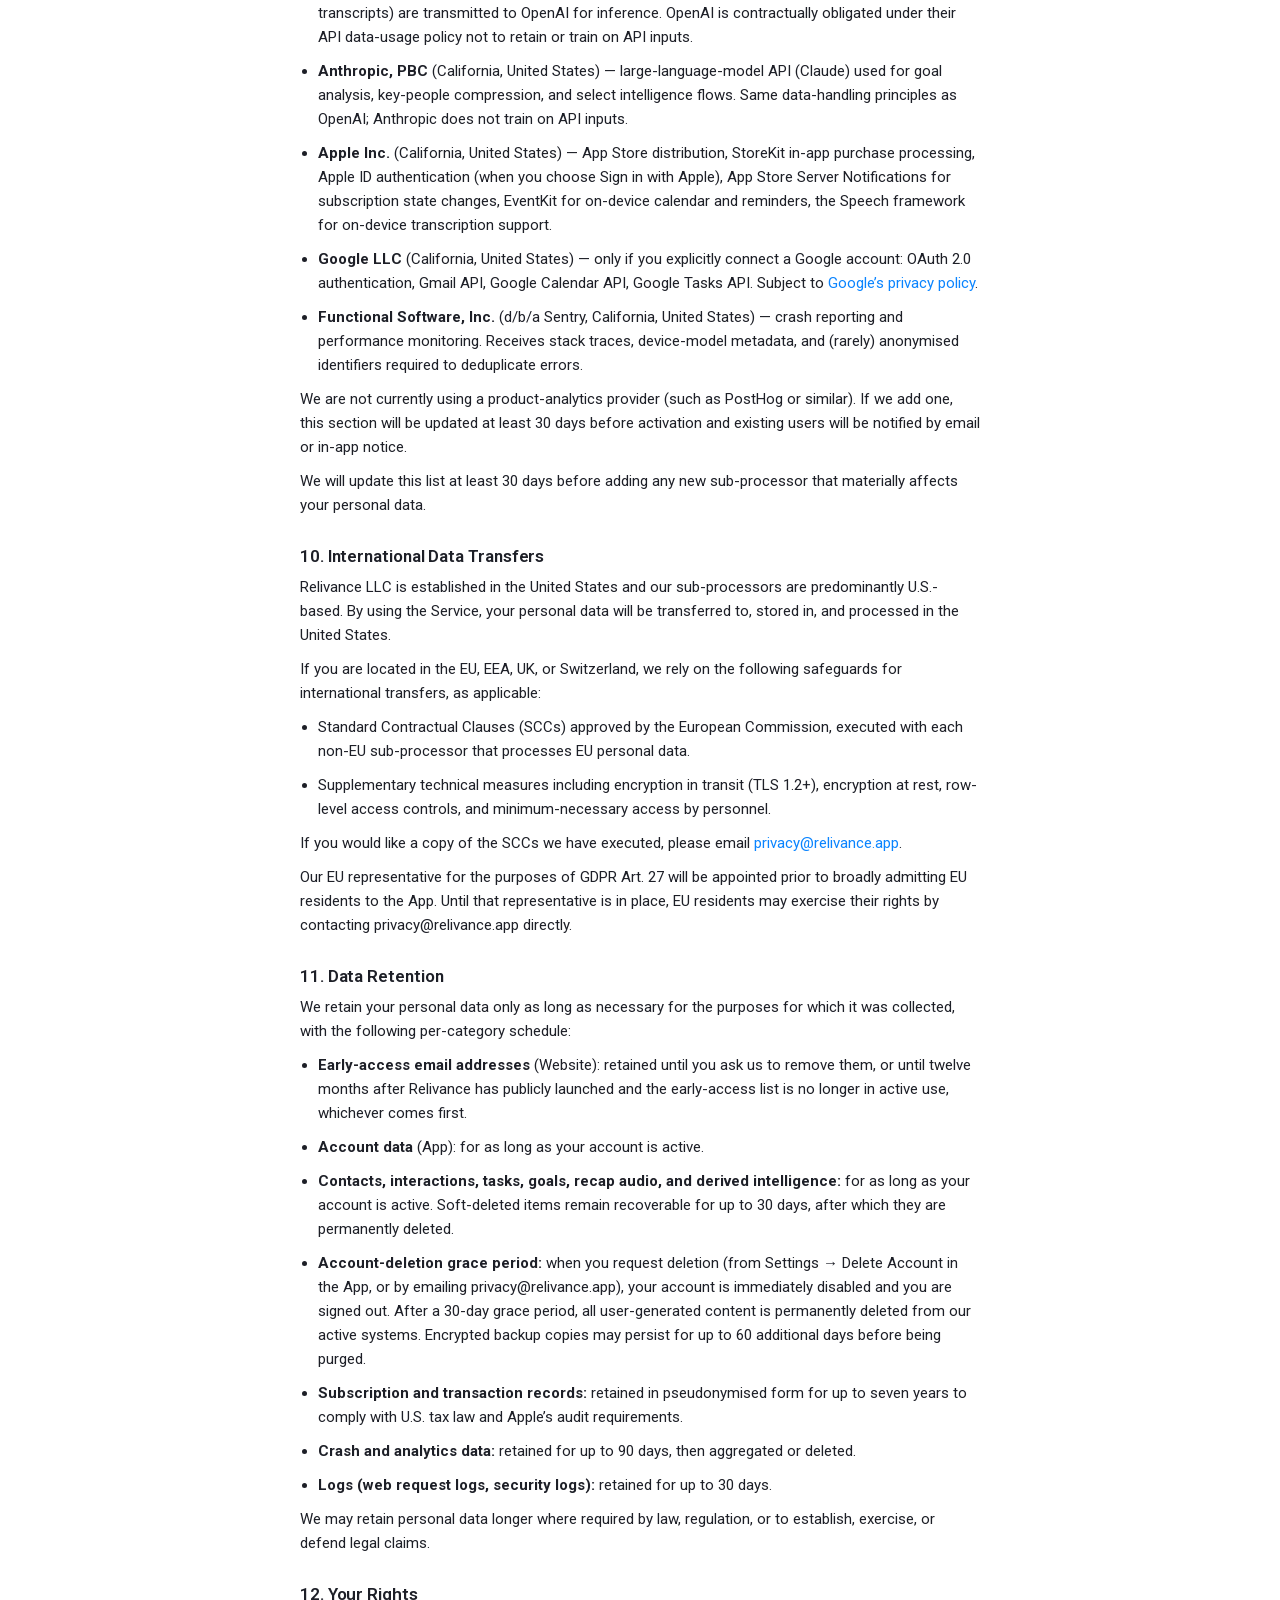
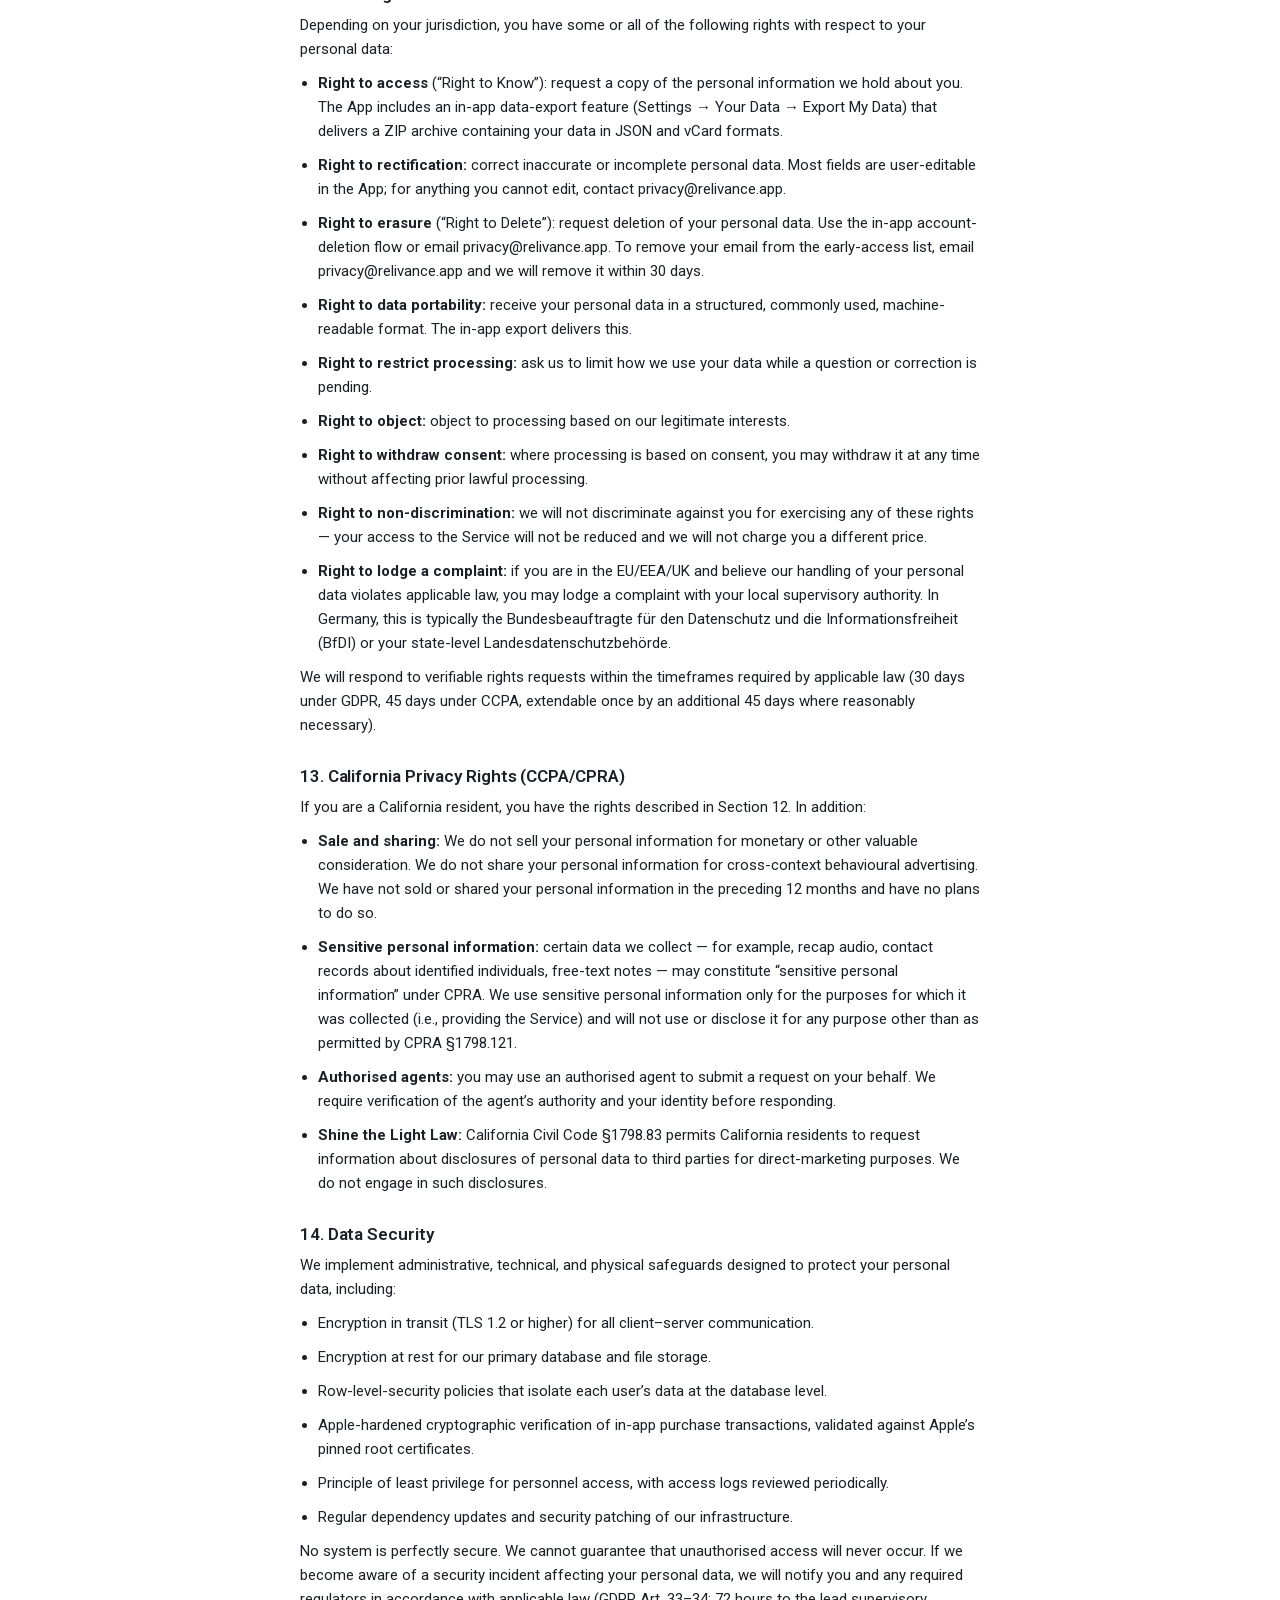
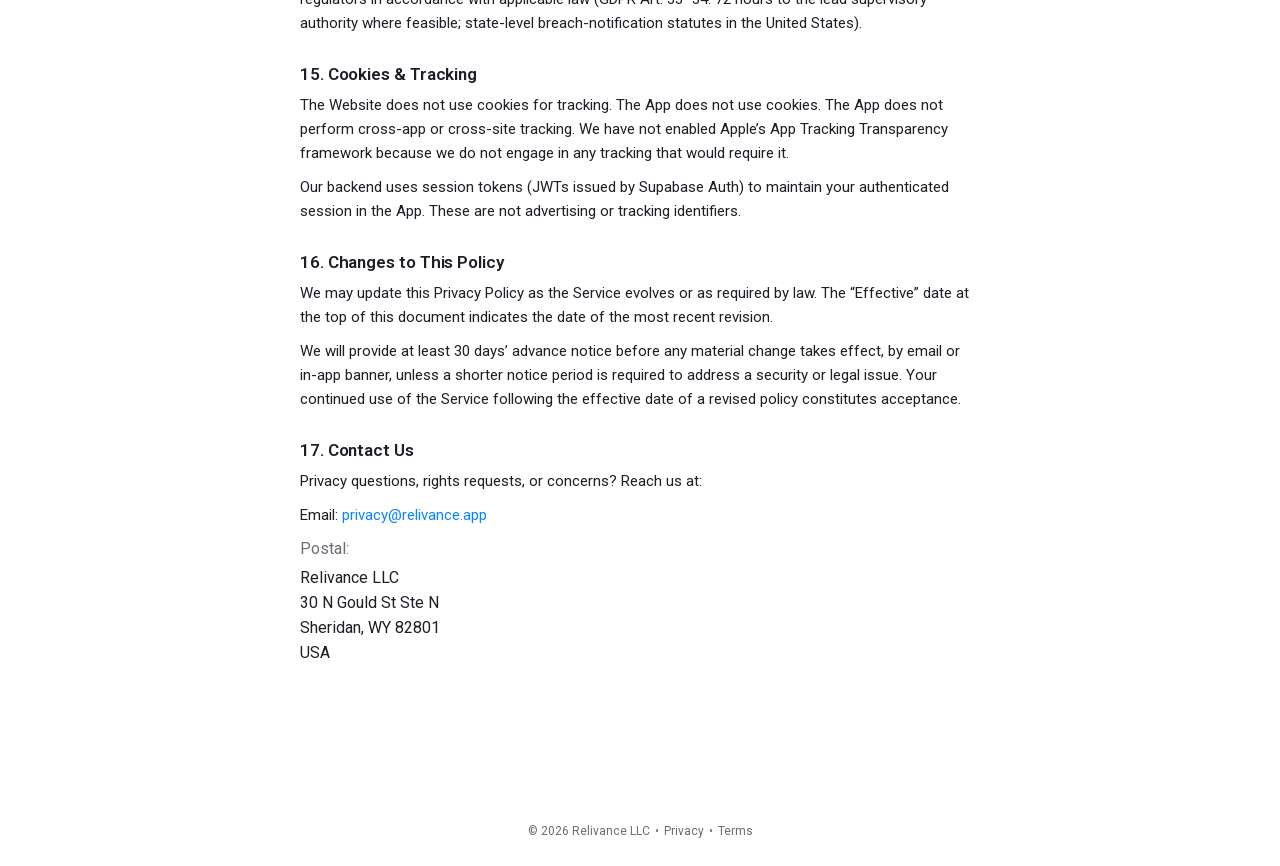
==== commit 82f715da: "Privacy + Terms: comprehensive coverage of website + app" ====
--- a/privacy/index.html
+++ b/privacy/index.html
@@ -10,7 +10,7 @@
     <title>Privacy Policy — Relivance</title>
     <meta
       name="description"
-      content="How Relivance handles the email addresses submitted for early access."
+      content="How Relivance LLC collects, uses, and protects personal information across the Relivance iOS app and the relivance.app website."
     />
     <meta name="robots" content="noindex,follow" />
 
@@ -33,143 +33,753 @@
         <a href="/" aria-label="Back to Relivance home">
           <picture class="doc-logo" aria-hidden="true">
             <source srcset="/assets/logo-dark.svg" media="(prefers-color-scheme: dark)" />
-            <img src="/assets/logo-light.svg" alt="" width="32" height="32" />
+            <img src="/assets/logo-light.svg" alt="" width="73" height="73" />
           </picture>
           <span class="doc-name">Relivance</span>
         </a>
       </header>
 
       <h1 class="doc-title">Privacy Policy</h1>
-      <p class="doc-meta">Last updated: <time datetime="2026-05-11">May 11, 2026</time></p>
-
-      <section class="doc-section">
-        <p>
-          Relivance LLC (“Relivance,” “we,” “us”) operates relivance.app. This
-          page explains what we collect on this website and what we do with
-          it. The Relivance iOS app is not yet released; this site is a
-          pre-launch information page.
-        </p>
-      </section>
-
-      <section class="doc-section">
-        <h2>What We Collect on This Site</h2>
-        <p>
-          The only personal information we collect on relivance.app is the
-          email address you choose to submit through the early-access form,
-          along with the date and time of submission.
-        </p>
-        <p>
-          We do not run analytics, advertising trackers, or fingerprinting
-          scripts on this site. We do not use cookies for tracking. Standard
-          server logs at our hosting provider may briefly record routine
-          request data (IP address, browser type, referring page) for
-          security and abuse-prevention purposes.
-        </p>
-      </section>
-
-      <section class="doc-section">
-        <h2>How We Use Your Email</h2>
-        <p>We use the email address you submit only to:</p>
-        <ul>
-          <li>Send you early-access updates about Relivance.</li>
-          <li>Invite you to use the app when private early access opens.</li>
-          <li>Send launch-related announcements.</li>
-        </ul>
-        <p>
-          We do not sell, rent, or trade your email address. We do not use it
-          for unrelated marketing.
-        </p>
-      </section>
-
-      <section class="doc-section">
-        <h2>Third-Party Services We Use</h2>
-        <p>
-          Form submissions on this site are handled by a third-party form
-          provider (currently Formspree, Inc., based in the United States).
-          Formspree receives the email address you submit, processes it on
-          our behalf, and forwards it to our internal early-access list.
-          Formspree’s own privacy practices are described at
-          <a href="https://formspree.io/legal/privacy-policy/" rel="noopener">
-            formspree.io/legal/privacy-policy</a>.
-        </p>
-        <p>
-          The site is hosted on GitHub Pages (GitHub, Inc., a Microsoft
-          subsidiary, based in the United States). GitHub may keep standard
-          request logs for the static files we publish.
-        </p>
-        <p>
-          The Roboto typeface used on this site is self-hosted from
-          relivance.app itself. We do not load fonts, stylesheets, or
-          scripts from third-party CDNs such as Google Fonts, so your
-          IP address is not shared with a font provider when you visit a
-          page.
-        </p>
-        <p>
-          Because Formspree and GitHub operate from the United States,
-          submitting the early-access form may involve transferring
-          limited technical data (your email address, your IP address)
-          outside your home jurisdiction. We rely on these providers’
-          standard contractual safeguards for those transfers. If you
-          would prefer not to share this data, the simplest option is
-          to not submit the early-access form.
-        </p>
-      </section>
-
-      <section class="doc-section">
-        <h2>How Long We Keep Your Email</h2>
-        <p>
-          We keep early-access email addresses until you ask us to remove
-          them, or until twelve months after Relivance has publicly launched
-          and the early-access list is no longer in active use, whichever
-          comes first.
-        </p>
-      </section>
-
-      <section class="doc-section">
-        <h2>Your Choices</h2>
-        <p>
-          You can ask us to delete your email address from the early-access
-          list at any time by writing to
-          <a href="mailto:privacy@relivance.app">privacy@relivance.app</a>. Every
-          email-update we send will also include an unsubscribe link.
-        </p>
-        <p>
-          If you are in the EU, UK, or another region with comparable data
-          protection laws, you have the right to access, correct, or delete
-          the personal information we hold about you, and to lodge a complaint
-          with your local data protection authority. Reach out at
-          <a href="mailto:privacy@relivance.app">privacy@relivance.app</a> and
-          we’ll act on your request promptly.
-        </p>
-      </section>
-
-      <section class="doc-section">
-        <h2>Children</h2>
-        <p>
-          Relivance is intended for adults. This site is not directed to
-          children under 16, and we do not knowingly collect email addresses
-          from anyone under 16. If you believe we have, please contact us
-          and we will delete the record.
-        </p>
-      </section>
-
-      <section class="doc-section">
-        <h2>Changes</h2>
-        <p>
-          We may update this policy as Relivance evolves. The “last updated”
-          date at the top will change when we do. Material changes will be
-          announced to the early-access list.
-        </p>
-      </section>
-
-      <section class="doc-section">
-        <h2>Contact</h2>
-        <p>
-          Questions about this policy or your personal information? Email us
-          at <a href="mailto:privacy@relivance.app">privacy@relivance.app</a>.
+      <p class="doc-meta">Effective: <time datetime="2026-05-12">May 12, 2026</time></p>
+
+      <section class="doc-section">
+        <p>
+          This Privacy Policy explains how Relivance LLC collects, uses,
+          discloses, retains, and protects information in connection with
+          the Relivance iOS application (the “App”), the relivance.app
+          website (the “Website”), and any related services or APIs
+          (collectively, the “Service”). It is written to comply with the
+          EU General Data Protection Regulation (GDPR), the German
+          Bundesdatenschutzgesetz (BDSG), the California Consumer Privacy
+          Act as amended by the CPRA (CCPA/CPRA), the U.S. Children’s
+          Online Privacy Protection Act (COPPA), Apple App Store Review
+          Guideline 5.1, and Wyoming consumer-protection statutes.
+        </p>
+      </section>
+
+      <section class="doc-section">
+        <h2>1. Who We Are</h2>
+        <p>
+          Relivance is a relationship-intelligence platform operated by
+          Relivance LLC, a Wyoming limited liability company (the
+          “Company,” “we,” “us,” “our”).
         </p>
         <address class="doc-address">
-          <span class="doc-address-label">Relivance LLC, Principal Office:</span>
+          <span class="doc-address-label">Principal office:</span>
+          30 N Gould St Ste N<br />
+          Sheridan, WY 82801<br />
+          USA
+        </address>
+        <p>
+          Privacy contact:
+          <a href="mailto:privacy@relivance.app">privacy@relivance.app</a>.
+        </p>
+        <p>
+          Relivance LLC is the “controller” of your personal data within
+          the meaning of GDPR and the “business” within the meaning of
+          the CCPA/CPRA.
+        </p>
+      </section>
+
+      <section class="doc-section">
+        <h2>2. Scope of This Policy</h2>
+        <p>
+          This policy applies to all data we process in connection with
+          the Service. The Service currently consists of two distinct
+          surfaces, each with its own data practices:
+        </p>
+        <ul>
+          <li>
+            <strong>The Website (relivance.app)</strong> — a pre-launch
+            information site that includes an early-access email-capture
+            form. The App is not yet generally available; the Website is
+            informational only.
+          </li>
+          <li>
+            <strong>The App (Relivance for iOS)</strong> — the
+            relationship-intelligence application, currently in private
+            early-access distribution via Apple’s TestFlight platform and
+            (when generally available) the Apple App Store.
+          </li>
+        </ul>
+        <p>
+          By submitting your email on the Website, creating an account
+          in the App, or otherwise using the Service, you confirm you
+          have read and understood this policy. If you do not agree, do
+          not use the Service.
+        </p>
+      </section>
+
+      <section class="doc-section">
+        <h2>3. Eligibility &amp; Children’s Privacy</h2>
+        <p>
+          The Service is intended exclusively for adults aged 18 or
+          older. We do not knowingly collect personal information from
+          anyone under the age of 18.
+        </p>
+        <p>
+          If we learn that we have inadvertently collected personal data
+          from a person under 18, we will delete that information
+          promptly. To request deletion of a minor’s information,
+          contact
+          <a href="mailto:privacy@relivance.app">privacy@relivance.app</a>.
+        </p>
+        <p>
+          Relivance is not directed at children, does not feature
+          child-targeted content, and complies with the U.S. Children’s
+          Online Privacy Protection Act (COPPA) and the GDPR provisions
+          governing children’s data.
+        </p>
+      </section>
+
+      <section class="doc-section">
+        <h2>4. What We Collect on the Website</h2>
+        <p>
+          On the Website, the only personal information we collect is
+          the email address you choose to submit through the
+          early-access form, together with the date and time of
+          submission. We do not run advertising trackers, cross-site
+          fingerprinting scripts, or analytics scripts on the Website.
+          We do not use cookies on the Website for tracking.
+        </p>
+        <p>
+          Standard server logs at our hosting provider may briefly
+          record routine request data (IP address, browser type,
+          referring page) for security and abuse prevention. Web font
+          files for the Roboto typeface are served directly from
+          relivance.app — we do not load fonts, stylesheets, or scripts
+          from third-party content-delivery networks such as Google
+          Fonts, so visiting the Website does not expose your IP address
+          to a font provider.
+        </p>
+        <p>
+          The email address you submit is used only for: (a) sending you
+          early-access updates about Relivance, (b) inviting you to use
+          the App when private access opens, and (c) sending launch and
+          service announcements. We do not sell, rent, or trade
+          early-access email addresses, and we do not use them for
+          unrelated marketing.
+        </p>
+      </section>
+
+      <section class="doc-section">
+        <h2>5. What We Collect in the App</h2>
+        <p>
+          We collect the following categories of personal information in
+          the App. All of these are processed solely to provide and
+          operate the Service for you, never for third-party advertising
+          or behavioural profiling.
+        </p>
+        <ul>
+          <li>
+            <strong>Account &amp; identity data:</strong> email address,
+            hashed password (when you sign up with email), full name,
+            organisation, professional title, timezone, and (optionally)
+            a secondary email address. If you choose Sign in with Apple,
+            we receive an Apple-issued identifier and the email and name
+            you authorise Apple to share with us.
+          </li>
+          <li>
+            <strong>Contacts data:</strong> names, email addresses,
+            phone numbers, postal addresses, professional roles,
+            employer history, educational history, social-media handles,
+            profile photographs, custom fields, and free-text notes for
+            individuals you add to or import into your network.
+          </li>
+          <li>
+            <strong>Interaction data:</strong> dates, times, locations,
+            participants, summaries, and free-text notes for meetings,
+            calls, messages, and other shared-time events you log or
+            sync from your Apple Calendar.
+          </li>
+          <li>
+            <strong>Tasks &amp; commitments:</strong> descriptions, due
+            dates, recurrence settings, and participant associations for
+            items you track within the Service. If you enable Apple
+            Reminders sync, we mirror tasks between Relivance and your
+            “Relivance” list in iOS Reminders.
+          </li>
+          <li>
+            <strong>Goals &amp; strategy data:</strong> free-text goal
+            descriptions, milestones, intentions, and any files you
+            attach to a goal (PDF, DOCX, XLSX, CSV, text, or images).
+            Goal attachments auto-expire after 30 days unless promoted
+            into a milestone.
+          </li>
+          <li>
+            <strong>Recap audio:</strong> optional voice recordings you
+            create within the App to log meetings or interactions, plus
+            the AI-generated transcripts derived from them.
+          </li>
+          <li>
+            <strong>Imported third-party data:</strong> contact lists
+            from CSV / Excel / vCard files you upload; LinkedIn
+            connection archives that you export from LinkedIn and
+            upload manually (we do not access LinkedIn’s API directly);
+            Apple Contacts (when you authorise import); content from
+            screenshots you submit to OCR.
+          </li>
+          <li>
+            <strong>Google integration data</strong> (only if you
+            explicitly connect a Google account): Gmail thread metadata
+            and message content for sync, Google Calendar events,
+            Google Tasks lists, and OAuth refresh tokens for ongoing
+            access. You may disconnect at any time from the App’s
+            Settings.
+          </li>
+          <li>
+            <strong>Device permissions you grant</strong> (device-side
+            only unless the resulting content is uploaded by you): Apple
+            Contacts framework reads (with your authorisation),
+            EventKit calendar and reminders access, microphone (for
+            recap audio), camera (for contact avatars), photo library
+            (for avatars and OCR), speech recognition (for on-device
+            transcription support).
+          </li>
+          <li>
+            <strong>Subscription &amp; purchase data:</strong> Apple
+            StoreKit transaction identifiers, product identifiers,
+            original-transaction IDs, expiry dates, environment
+            (Sandbox/Production), and entitlement status. We do not
+            collect or store payment-card numbers — Apple processes all
+            payments. We also receive Apple App Store Server
+            Notifications about renewals, refunds, and revocations on
+            your subscription.
+          </li>
+          <li>
+            <strong>Diagnostic data:</strong> crash reports, performance
+            metrics, application hangs, and stack traces, collected via
+            Sentry when an error occurs. We have configured Sentry to
+            minimise personal data collection where reasonably
+            practicable, but stack traces, breadcrumbs, and contextual
+            data may contain incidental personal information.
+          </li>
+          <li>
+            <strong>Derived intelligence:</strong> relationship-health
+            scores, behavioural signals, AI-generated briefs, suggested
+            outreach drafts, and milestone recommendations. These are
+            computed from the items above and stored under your
+            account.
+          </li>
+        </ul>
+        <p>
+          We do <strong>not</strong> collect: precise device location,
+          biometric identifiers, browsing history, advertising
+          identifiers, financial-account numbers, government-issued
+          identifiers, health data, or content from any service you
+          have not explicitly connected.
+        </p>
+      </section>
+
+      <section class="doc-section">
+        <h2>6. Sources of Information</h2>
+        <ul>
+          <li>
+            <strong>Directly from you:</strong> Website email submission,
+            account registration, profile completion, contact entry,
+            file uploads, goal creation, voice recordings, manual notes.
+          </li>
+          <li>
+            <strong>From your devices, with your permission:</strong>
+            Apple Contacts, Apple Calendar, Apple Reminders, microphone,
+            camera, photo library, speech recognition.
+          </li>
+          <li>
+            <strong>From integrations you authorise:</strong> Google
+            (Gmail, Calendar, Tasks via OAuth), Apple StoreKit
+            (subscription state), LinkedIn (only via files you upload
+            yourself — we do not access LinkedIn directly).
+          </li>
+          <li>
+            <strong>Automatically generated by the Service:</strong>
+            timestamps, device-type metadata included in crash reports,
+            and derived-intelligence outputs.
+          </li>
+        </ul>
+      </section>
+
+      <section class="doc-section">
+        <h2>7. Legal Bases for Processing (EU / UK / EEA Users)</h2>
+        <p>
+          If you are located in the European Union, the European
+          Economic Area, the United Kingdom, or Switzerland, we process
+          your personal data on the following legal bases under
+          GDPR Article 6:
+        </p>
+        <ul>
+          <li>
+            <strong>Performance of a contract</strong> (Art. 6(1)(b)):
+            processing necessary to provide the Service you have signed
+            up for — account, contacts, interactions, goals,
+            AI-generated outputs, subscription handling.
+          </li>
+          <li>
+            <strong>Consent</strong> (Art. 6(1)(a)): for the
+            early-access email-capture form, optional integrations
+            (Google), microphone access, camera access, and any feature
+            you must explicitly enable. You may withdraw consent at any
+            time without affecting the lawfulness of prior processing.
+          </li>
+          <li>
+            <strong>Legitimate interests</strong> (Art. 6(1)(f)): for
+            security monitoring, fraud and abuse prevention, debugging
+            via crash reports, and aggregate product analytics —
+            balanced against your rights and freedoms.
+          </li>
+          <li>
+            <strong>Compliance with legal obligations</strong>
+            (Art. 6(1)(c)): retention of certain financial records as
+            required by law.
+          </li>
+        </ul>
+      </section>
+
+      <section class="doc-section">
+        <h2>8. How We Use Your Information</h2>
+        <p>
+          We use the personal information described above strictly for
+          the following purposes:
+        </p>
+        <ul>
+          <li>
+            Provide the Website and the early-access programme,
+            including sending you launch updates if you submitted your
+            email through the early-access form.
+          </li>
+          <li>
+            Provide the core App: authentication, contact management,
+            interaction logging, task tracking, goal planning, and
+            AI-generated relationship intelligence.
+          </li>
+          <li>
+            Operate integrations you authorise: sync with Google
+            Calendar, Gmail, and Google Tasks; mirror to Apple Calendar
+            and Apple Reminders.
+          </li>
+          <li>
+            Process subscriptions: validate Apple StoreKit transactions
+            against Apple’s pinned root certificates, track entitlement
+            status, and handle renewals, refunds, and revocations via
+            Apple’s App Store Server Notifications.
+          </li>
+          <li>
+            Improve the Service: aggregate, anonymised usage analytics
+            (if and when we enable a product-analytics provider —
+            see Section 9), debugging, and error correction via crash
+            reports.
+          </li>
+          <li>
+            Communicate with you: service notifications (purchase
+            receipts, password resets, security alerts), responses to
+            your support inquiries, and early-access announcements if
+            you opted in via the Website.
+          </li>
+          <li>
+            Comply with law: respond to lawful requests from
+            authorities, enforce these terms, and prevent fraud or
+            abuse.
+          </li>
+        </ul>
+        <p>
+          We do <strong>not</strong> use your information for: targeted
+          advertising, behavioural profiling for third parties, sale to
+          data brokers, training of any third-party AI model on your
+          personal data, or automated decision-making with legal or
+          similarly significant effects.
+        </p>
+      </section>
+
+      <section class="doc-section">
+        <h2>9. Third-Party Sub-Processors</h2>
+        <p>
+          We use the following service providers to operate the Service.
+          Each receives only the data necessary to perform its function
+          and is contractually bound to confidentiality and appropriate
+          data protection.
+        </p>
+        <p><strong>Website sub-processors:</strong></p>
+        <ul>
+          <li>
+            <strong>Formspree, Inc.</strong> (United States) — processes
+            the email submissions you make through the early-access form
+            on the Website, forwards them to our internal inbox, and
+            stores them in Formspree’s dashboard. Subject to
+            <a
+              href="https://formspree.io/legal/privacy-policy/"
+              rel="noopener noreferrer"
+              target="_blank"
+              >Formspree’s privacy policy</a
+            >.
+          </li>
+          <li>
+            <strong>GitHub, Inc.</strong> (a Microsoft subsidiary,
+            United States) — hosts the static Website on GitHub Pages.
+            May keep standard request logs for the files we publish.
+          </li>
+        </ul>
+        <p><strong>App sub-processors:</strong></p>
+        <ul>
+          <li>
+            <strong>Supabase, Inc.</strong> (Delaware, United States) —
+            primary backend infrastructure: PostgreSQL database,
+            authentication, file storage, and Edge Functions.
+            Row-level-security policies isolate each user’s data at the
+            database level.
+          </li>
+          <li>
+            <strong>OpenAI, L.L.C.</strong> (California, United States) —
+            large-language-model API used for narrative generation,
+            brief generation, text classification, intent extraction,
+            and natural-language goal analysis. Relevant portions of
+            your data (contact context, goal text, interaction
+            summaries, recap-audio transcripts) are transmitted to
+            OpenAI for inference. OpenAI is contractually obligated
+            under their API data-usage policy not to retain or train on
+            API inputs.
+          </li>
+          <li>
+            <strong>Anthropic, PBC</strong> (California, United States) —
+            large-language-model API (Claude) used for goal analysis,
+            key-people compression, and select intelligence flows. Same
+            data-handling principles as OpenAI; Anthropic does not
+            train on API inputs.
+          </li>
+          <li>
+            <strong>Apple Inc.</strong> (California, United States) —
+            App Store distribution, StoreKit in-app purchase processing,
+            Apple ID authentication (when you choose Sign in with
+            Apple), App Store Server Notifications for subscription
+            state changes, EventKit for on-device calendar and
+            reminders, the Speech framework for on-device transcription
+            support.
+          </li>
+          <li>
+            <strong>Google LLC</strong> (California, United States) —
+            only if you explicitly connect a Google account: OAuth 2.0
+            authentication, Gmail API, Google Calendar API, Google
+            Tasks API. Subject to
+            <a
+              href="https://policies.google.com/privacy"
+              rel="noopener noreferrer"
+              target="_blank"
+              >Google’s privacy policy</a
+            >.
+          </li>
+          <li>
+            <strong>Functional Software, Inc.</strong> (d/b/a Sentry,
+            California, United States) — crash reporting and performance
+            monitoring. Receives stack traces, device-model metadata,
+            and (rarely) anonymised identifiers required to deduplicate
+            errors.
+          </li>
+        </ul>
+        <p>
+          We are not currently using a product-analytics provider (such
+          as PostHog or similar). If we add one, this section will be
+          updated at least 30 days before activation and existing users
+          will be notified by email or in-app notice.
+        </p>
+        <p>
+          We will update this list at least 30 days before adding any
+          new sub-processor that materially affects your personal data.
+        </p>
+      </section>
+
+      <section class="doc-section">
+        <h2>10. International Data Transfers</h2>
+        <p>
+          Relivance LLC is established in the United States and our
+          sub-processors are predominantly U.S.-based. By using the
+          Service, your personal data will be transferred to, stored
+          in, and processed in the United States.
+        </p>
+        <p>
+          If you are located in the EU, EEA, UK, or Switzerland, we rely
+          on the following safeguards for international transfers,
+          as applicable:
+        </p>
+        <ul>
+          <li>
+            Standard Contractual Clauses (SCCs) approved by the European
+            Commission, executed with each non-EU sub-processor that
+            processes EU personal data.
+          </li>
+          <li>
+            Supplementary technical measures including encryption in
+            transit (TLS 1.2+), encryption at rest, row-level access
+            controls, and minimum-necessary access by personnel.
+          </li>
+        </ul>
+        <p>
+          If you would like a copy of the SCCs we have executed, please
+          email
+          <a href="mailto:privacy@relivance.app">privacy@relivance.app</a>.
+        </p>
+        <p>
+          Our EU representative for the purposes of GDPR Art. 27 will be
+          appointed prior to broadly admitting EU residents to the App.
+          Until that representative is in place, EU residents may
+          exercise their rights by contacting privacy@relivance.app
+          directly.
+        </p>
+      </section>
+
+      <section class="doc-section">
+        <h2>11. Data Retention</h2>
+        <p>
+          We retain your personal data only as long as necessary for
+          the purposes for which it was collected, with the following
+          per-category schedule:
+        </p>
+        <ul>
+          <li>
+            <strong>Early-access email addresses</strong> (Website):
+            retained until you ask us to remove them, or until twelve
+            months after Relivance has publicly launched and the
+            early-access list is no longer in active use, whichever
+            comes first.
+          </li>
+          <li>
+            <strong>Account data</strong> (App): for as long as your
+            account is active.
+          </li>
+          <li>
+            <strong>Contacts, interactions, tasks, goals, recap audio,
+            and derived intelligence:</strong> for as long as your
+            account is active. Soft-deleted items remain recoverable
+            for up to 30 days, after which they are permanently
+            deleted.
+          </li>
+          <li>
+            <strong>Account-deletion grace period:</strong> when you
+            request deletion (from Settings → Delete Account in the
+            App, or by emailing privacy@relivance.app), your account is
+            immediately disabled and you are signed out. After a 30-day
+            grace period, all user-generated content is permanently
+            deleted from our active systems. Encrypted backup copies may
+            persist for up to 60 additional days before being purged.
+          </li>
+          <li>
+            <strong>Subscription and transaction records:</strong>
+            retained in pseudonymised form for up to seven years to
+            comply with U.S. tax law and Apple’s audit requirements.
+          </li>
+          <li>
+            <strong>Crash and analytics data:</strong> retained for up
+            to 90 days, then aggregated or deleted.
+          </li>
+          <li>
+            <strong>Logs (web request logs, security logs):</strong>
+            retained for up to 30 days.
+          </li>
+        </ul>
+        <p>
+          We may retain personal data longer where required by law,
+          regulation, or to establish, exercise, or defend legal
+          claims.
+        </p>
+      </section>
+
+      <section class="doc-section">
+        <h2>12. Your Rights</h2>
+        <p>
+          Depending on your jurisdiction, you have some or all of the
+          following rights with respect to your personal data:
+        </p>
+        <ul>
+          <li>
+            <strong>Right to access</strong> (“Right to Know”): request
+            a copy of the personal information we hold about you. The
+            App includes an in-app data-export feature
+            (Settings → Your Data → Export My Data) that delivers a
+            ZIP archive containing your data in JSON and vCard formats.
+          </li>
+          <li>
+            <strong>Right to rectification:</strong> correct inaccurate
+            or incomplete personal data. Most fields are user-editable
+            in the App; for anything you cannot edit, contact
+            privacy@relivance.app.
+          </li>
+          <li>
+            <strong>Right to erasure</strong> (“Right to Delete”):
+            request deletion of your personal data. Use the in-app
+            account-deletion flow or email privacy@relivance.app. To
+            remove your email from the early-access list, email
+            privacy@relivance.app and we will remove it within 30 days.
+          </li>
+          <li>
+            <strong>Right to data portability:</strong> receive your
+            personal data in a structured, commonly used,
+            machine-readable format. The in-app export delivers this.
+          </li>
+          <li>
+            <strong>Right to restrict processing:</strong> ask us to
+            limit how we use your data while a question or correction
+            is pending.
+          </li>
+          <li>
+            <strong>Right to object:</strong> object to processing
+            based on our legitimate interests.
+          </li>
+          <li>
+            <strong>Right to withdraw consent:</strong> where processing
+            is based on consent, you may withdraw it at any time
+            without affecting prior lawful processing.
+          </li>
+          <li>
+            <strong>Right to non-discrimination:</strong> we will not
+            discriminate against you for exercising any of these
+            rights — your access to the Service will not be reduced and
+            we will not charge you a different price.
+          </li>
+          <li>
+            <strong>Right to lodge a complaint:</strong> if you are in
+            the EU/EEA/UK and believe our handling of your personal
+            data violates applicable law, you may lodge a complaint
+            with your local supervisory authority. In Germany, this is
+            typically the Bundesbeauftragte für den Datenschutz und die
+            Informationsfreiheit (BfDI) or your state-level
+            Landesdatenschutzbehörde.
+          </li>
+        </ul>
+        <p>
+          We will respond to verifiable rights requests within the
+          timeframes required by applicable law (30 days under GDPR,
+          45 days under CCPA, extendable once by an additional 45 days
+          where reasonably necessary).
+        </p>
+      </section>
+
+      <section class="doc-section">
+        <h2>13. California Privacy Rights (CCPA/CPRA)</h2>
+        <p>
+          If you are a California resident, you have the rights
+          described in Section 12. In addition:
+        </p>
+        <ul>
+          <li>
+            <strong>Sale and sharing:</strong> We do not sell your
+            personal information for monetary or other valuable
+            consideration. We do not share your personal information for
+            cross-context behavioural advertising. We have not sold or
+            shared your personal information in the preceding 12 months
+            and have no plans to do so.
+          </li>
+          <li>
+            <strong>Sensitive personal information:</strong> certain
+            data we collect — for example, recap audio, contact records
+            about identified individuals, free-text notes — may
+            constitute “sensitive personal information” under CPRA. We
+            use sensitive personal information only for the purposes
+            for which it was collected (i.e., providing the Service)
+            and will not use or disclose it for any purpose other than
+            as permitted by CPRA §1798.121.
+          </li>
+          <li>
+            <strong>Authorised agents:</strong> you may use an
+            authorised agent to submit a request on your behalf. We
+            require verification of the agent’s authority and your
+            identity before responding.
+          </li>
+          <li>
+            <strong>Shine the Light Law:</strong> California Civil Code
+            §1798.83 permits California residents to request information
+            about disclosures of personal data to third parties for
+            direct-marketing purposes. We do not engage in such
+            disclosures.
+          </li>
+        </ul>
+      </section>
+
+      <section class="doc-section">
+        <h2>14. Data Security</h2>
+        <p>
+          We implement administrative, technical, and physical
+          safeguards designed to protect your personal data, including:
+        </p>
+        <ul>
+          <li>
+            Encryption in transit (TLS 1.2 or higher) for all
+            client–server communication.
+          </li>
+          <li>
+            Encryption at rest for our primary database and file
+            storage.
+          </li>
+          <li>
+            Row-level-security policies that isolate each user’s data
+            at the database level.
+          </li>
+          <li>
+            Apple-hardened cryptographic verification of in-app
+            purchase transactions, validated against Apple’s pinned
+            root certificates.
+          </li>
+          <li>
+            Principle of least privilege for personnel access, with
+            access logs reviewed periodically.
+          </li>
+          <li>
+            Regular dependency updates and security patching of our
+            infrastructure.
+          </li>
+        </ul>
+        <p>
+          No system is perfectly secure. We cannot guarantee that
+          unauthorised access will never occur. If we become aware of a
+          security incident affecting your personal data, we will
+          notify you and any required regulators in accordance with
+          applicable law (GDPR Art. 33–34: 72 hours to the lead
+          supervisory authority where feasible; state-level
+          breach-notification statutes in the United States).
+        </p>
+      </section>
+
+      <section class="doc-section">
+        <h2>15. Cookies &amp; Tracking</h2>
+        <p>
+          The Website does not use cookies for tracking. The App does
+          not use cookies. The App does not perform cross-app or
+          cross-site tracking. We have not enabled Apple’s App Tracking
+          Transparency framework because we do not engage in any
+          tracking that would require it.
+        </p>
+        <p>
+          Our backend uses session tokens (JWTs issued by Supabase
+          Auth) to maintain your authenticated session in the App.
+          These are not advertising or tracking identifiers.
+        </p>
+      </section>
+
+      <section class="doc-section">
+        <h2>16. Changes to This Policy</h2>
+        <p>
+          We may update this Privacy Policy as the Service evolves or
+          as required by law. The “Effective” date at the top of this
+          document indicates the date of the most recent revision.
+        </p>
+        <p>
+          We will provide at least 30 days’ advance notice before any
+          material change takes effect, by email or in-app banner,
+          unless a shorter notice period is required to address a
+          security or legal issue. Your continued use of the Service
+          following the effective date of a revised policy constitutes
+          acceptance.
+        </p>
+      </section>
+
+      <section class="doc-section">
+        <h2>17. Contact Us</h2>
+        <p>
+          Privacy questions, rights requests, or concerns? Reach us at:
+        </p>
+        <p>
+          Email:
+          <a href="mailto:privacy@relivance.app">privacy@relivance.app</a>
+        </p>
+        <address class="doc-address">
+          <span class="doc-address-label">Postal:</span>
+          Relivance LLC<br />
           30 N Gould St Ste N<br />
           Sheridan, WY 82801<br />
           USA
--- a/styles.css
+++ b/styles.css
@@ -59,6 +59,14 @@
      near-black better than the lighter logo blue. */
   --cta-blue: #3d89f7;
 
+  /* "Relivance" wordmark colour inside the doc-page header
+     (privacy / terms). Light mode picks up the same logo-gradient
+     blue as the CTA so the wordmark reads as part of the brand
+     mark above it. Dark mode is overridden to white below — full
+     primary luminance for a clean monochrome treatment that holds
+     against the silver-disc dark logo without competing colour. */
+  --doc-brand-color: #3d89f7;
+
   /* Fluid type scale anchored on the iOS pt sizes. The wordmark is
      40pt on iOS; we let it scale a touch larger on big screens and
      not below 32px on phones. The slogan locks 16–19px range. */
@@ -90,6 +98,12 @@
        LinkedIn blue holds visual weight without competing with the
        wordmark or feeling like a stock OS button. */
     --cta-blue: #0a66c2;
+
+    /* Doc-page brand wordmark in dark mode: white. Clean monochrome
+       against the silver-disc dark logo (the logo's own dark variant
+       runs white → cool silver, so the wordmark in pure white sits
+       as a calm continuation of the disc colour). */
+    --doc-brand-color: #ffffff;
   }
 }
 
@@ -568,7 +582,14 @@
 }
 
 .doc-stage {
-  flex: 1;
+  /* Natural height, NOT flex: 1 stretched. The previous flex: 1 made
+     the stage absorb all leftover viewport space, which pushed the
+     footer to the very bottom of the viewport and produced a big
+     empty gap between the last paragraph and the footer on tall
+     desktop viewports. The doc page is content-driven — the footer
+     should follow the content directly, with a comfortable but
+     bounded gap. Any leftover viewport space now flows below the
+     footer instead of between content and footer. */
   width: 100%;
   /* Editorial-document max-width. Modern legal / docs pages on
      premium apps land in the 720–800px range so a line of 15px
@@ -577,7 +598,7 @@
      for a phone reading view, not a desktop one. */
   max-width: 760px;
   margin: 0 auto;
-  padding: 48px 24px 64px;
+  padding: 48px 24px 40px;
   padding-top: max(48px, calc(env(safe-area-inset-top) + 32px));
   text-align: left;
 }
@@ -604,20 +625,31 @@
   }
 }
 
+/* The brand stack at the top of each doc page mirrors the home page's
+   layout — logo centered above the "Relivance" wordmark — just at a
+   smaller, compact scale (logo ~1/3 the size of the home hero). The
+   doc-stage itself stays left-aligned for the body copy below, so the
+   centered header sits as a clear brand moment at the top of the page
+   without disturbing the legal-document reading rhythm beneath. */
 .doc-header {
   display: flex;
+  flex-direction: column;
   align-items: center;
-  gap: 12px;
   margin: 0 0 40px;
 }
 
 .doc-header a {
   display: inline-flex;
+  flex-direction: column;
   align-items: center;
-  gap: 12px;
+  /* 18px between logo and wordmark — gives the brand stack more
+     breathing room than the home page's gap proportion. The stack
+     still reads as one element. */
+  gap: 18px;
   text-decoration: none;
   color: inherit;
   border-radius: 8px;
+  padding: 4px 8px;
 }
 
 .doc-header a:focus-visible {
@@ -626,9 +658,14 @@
 }
 
 .doc-logo {
-  width: 32px;
-  height: 32px;
+  /* 30% larger than the previous 56px (= 72.8 → 73). */
+  width: 73px;
+  height: 73px;
   display: block;
+  /* Optical-centre nudge proportional to the home logo's -6px @ 160px.
+     At 73px the equivalent is ~-3px, which keeps the brand stack
+     visually balanced instead of low-anchored. */
+  margin-bottom: -3px;
 }
 
 .doc-logo img {
@@ -641,9 +678,17 @@
   font-family: "Roboto", -apple-system, BlinkMacSystemFont, "Segoe UI",
     "Helvetica Neue", Helvetica, Arial, sans-serif;
   font-weight: 600;
-  font-size: 17px;
-  letter-spacing: -0.01em;
-  color: var(--wv-primary);
+  /* Matches .doc-title's fluid type scale below so the "Relivance"
+     wordmark in the header and the "Privacy Policy" / "Terms" title
+     beneath it read as visually-paired peers in the same typographic
+     hierarchy — same size, same line-height, same letter-spacing.
+     Colour is the only thing that differs: the wordmark picks up
+     --doc-brand-color (logo-blue in light, white in dark), while the
+     title stays at primary text colour. */
+  font-size: clamp(26px, 3.2vw, 32px);
+  line-height: 1.15;
+  letter-spacing: -0.015em;
+  color: var(--doc-brand-color);
 }
 
 .doc-title {
@@ -730,7 +775,11 @@
    already places the footer in-flow via body's flex column + .stage's
    flex-grow — nothing extra needed there. */
 body.doc .footer {
-  margin: 24px auto 0;
+  /* Tight margin to the last content paragraph above. Combined with
+     the doc-stage's 40px bottom padding, total visual gap from the
+     last line of content to the footer line is ~56px — comfortable
+     but not yawning. */
+  margin: 16px auto 0;
   padding-bottom: max(24px, env(safe-area-inset-bottom));
 }
 
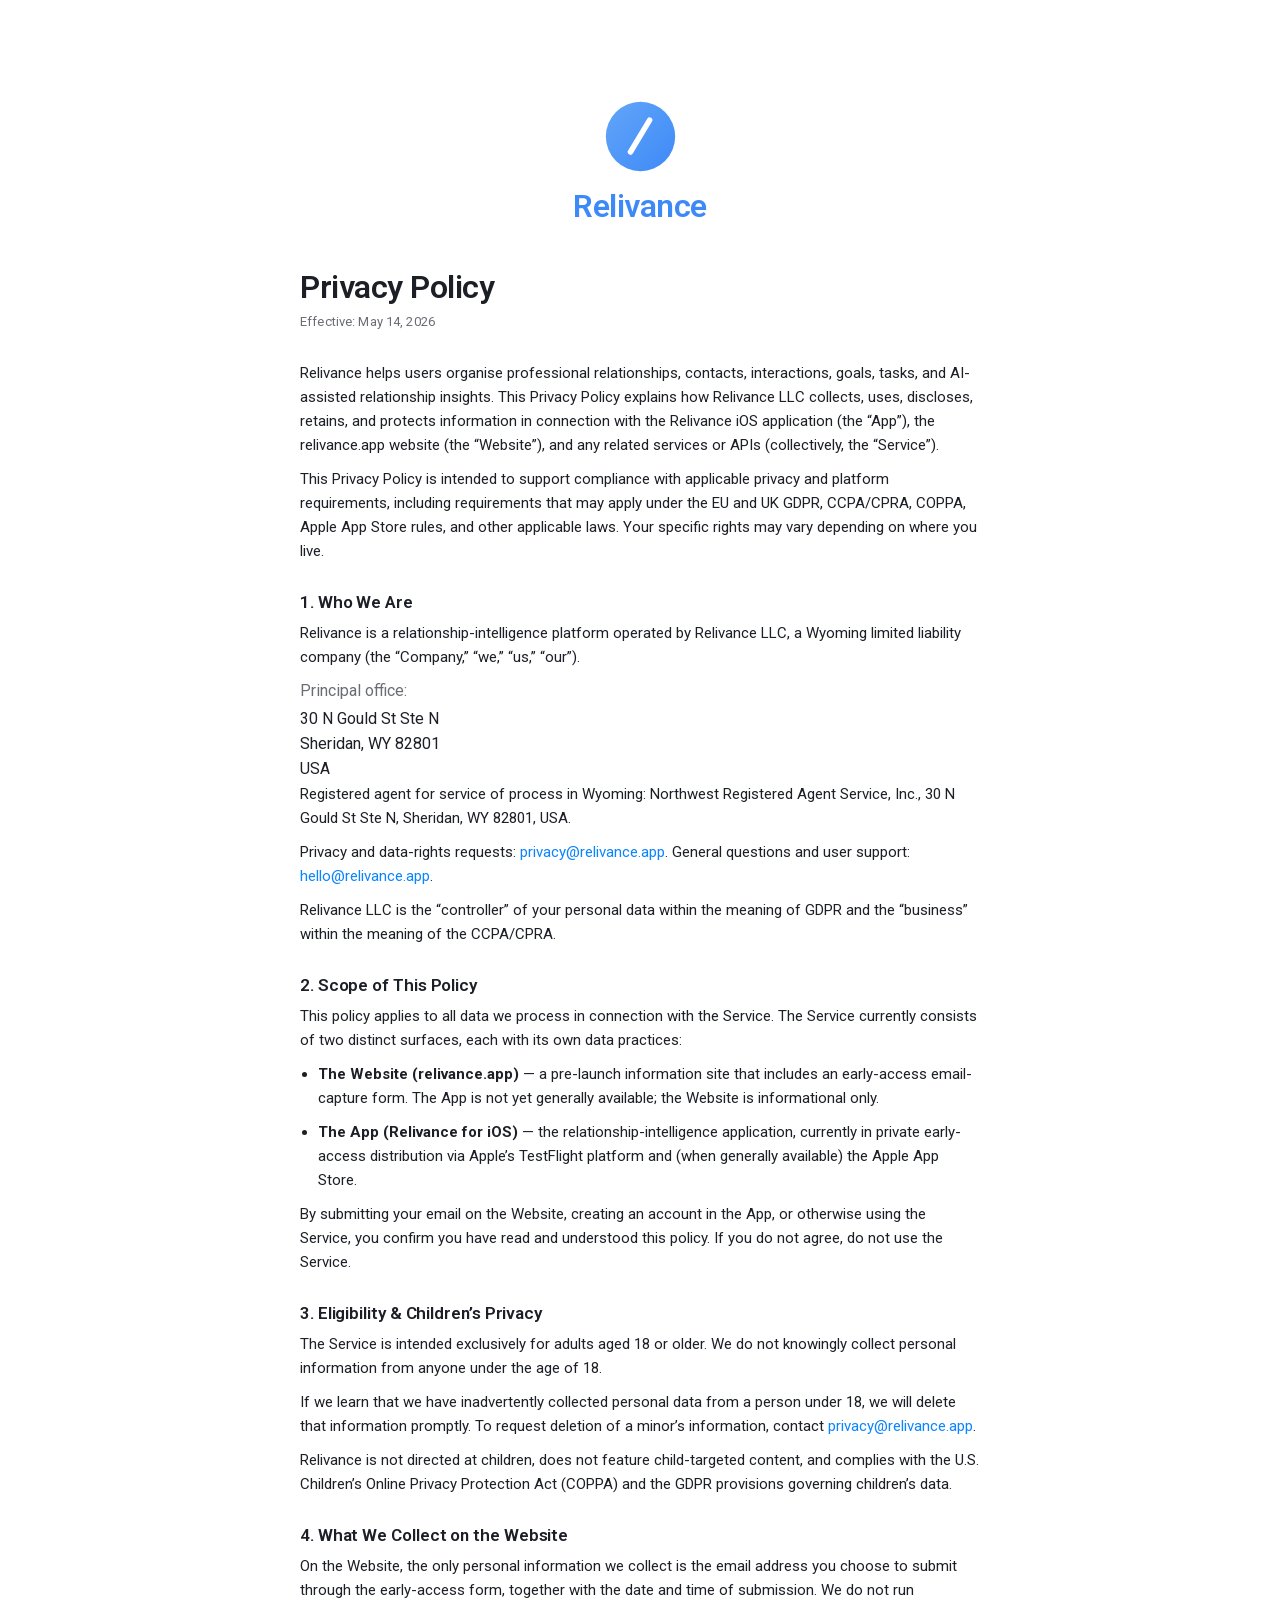
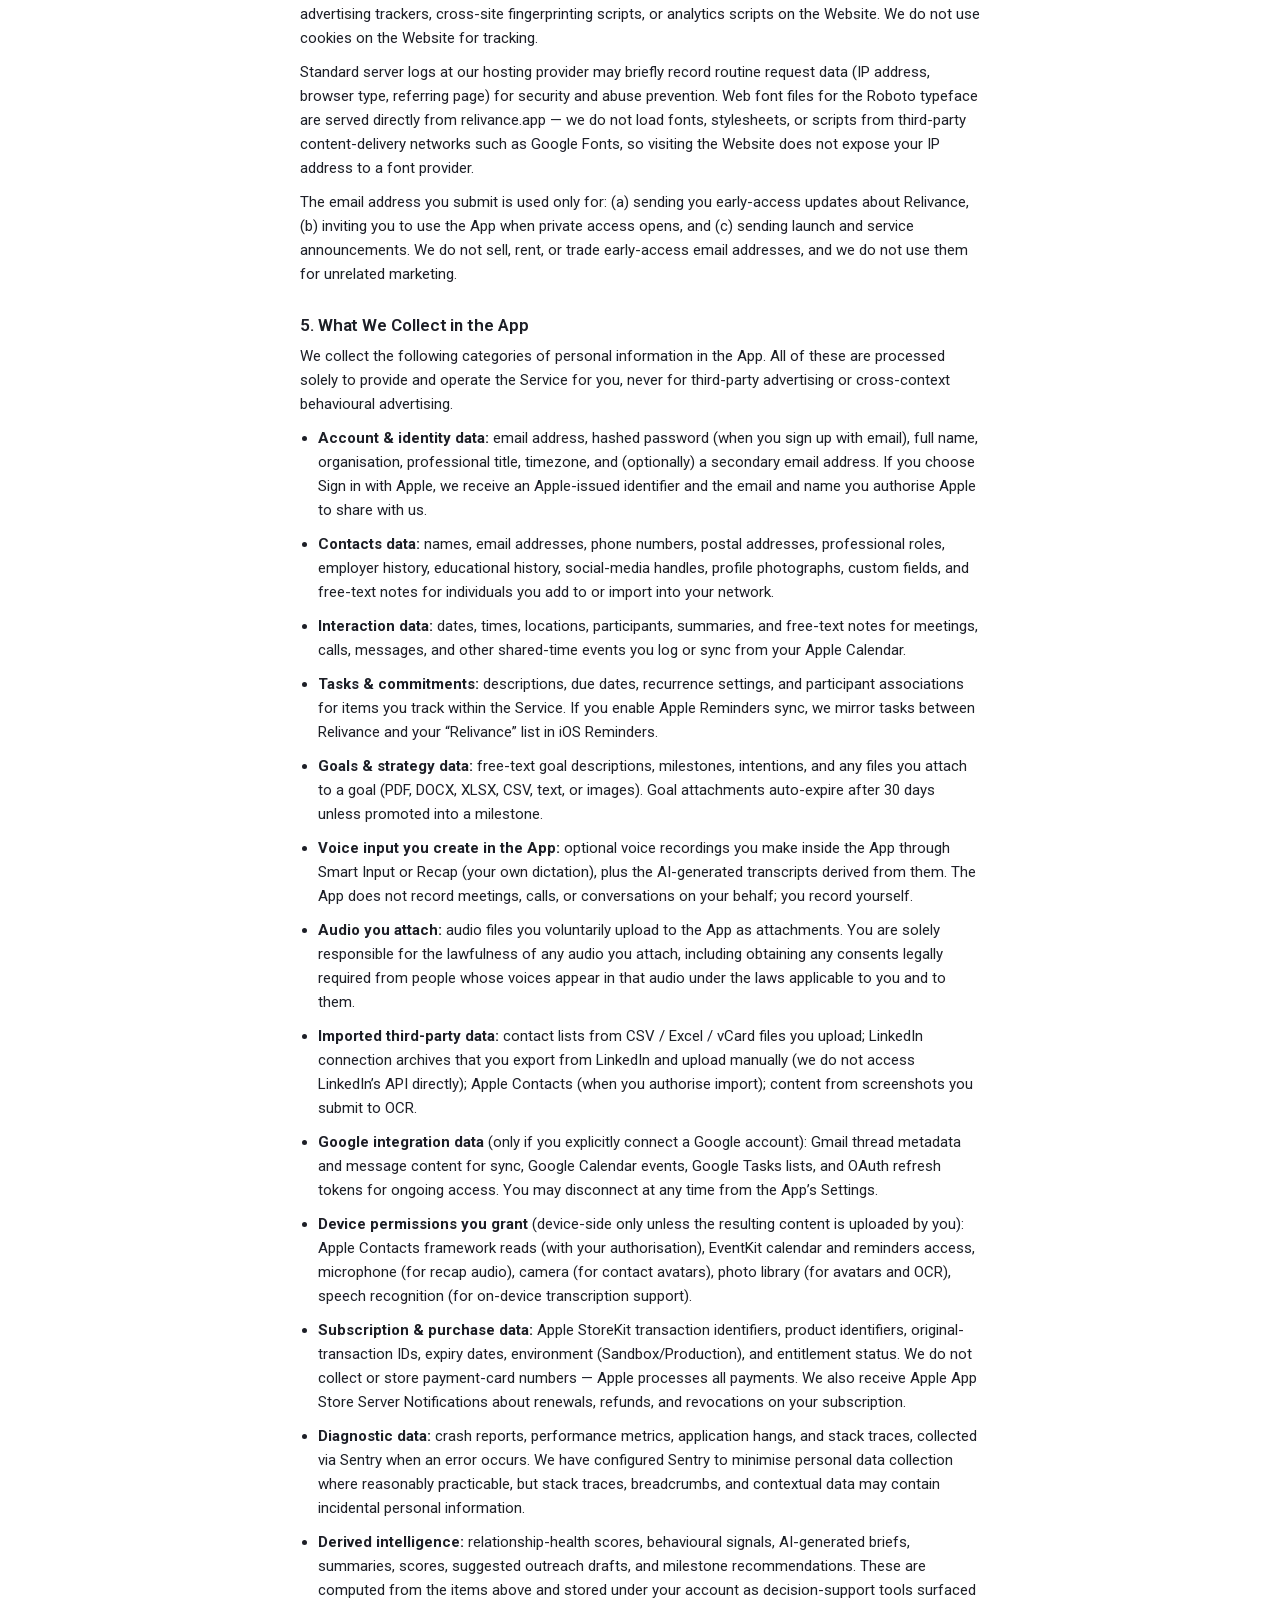
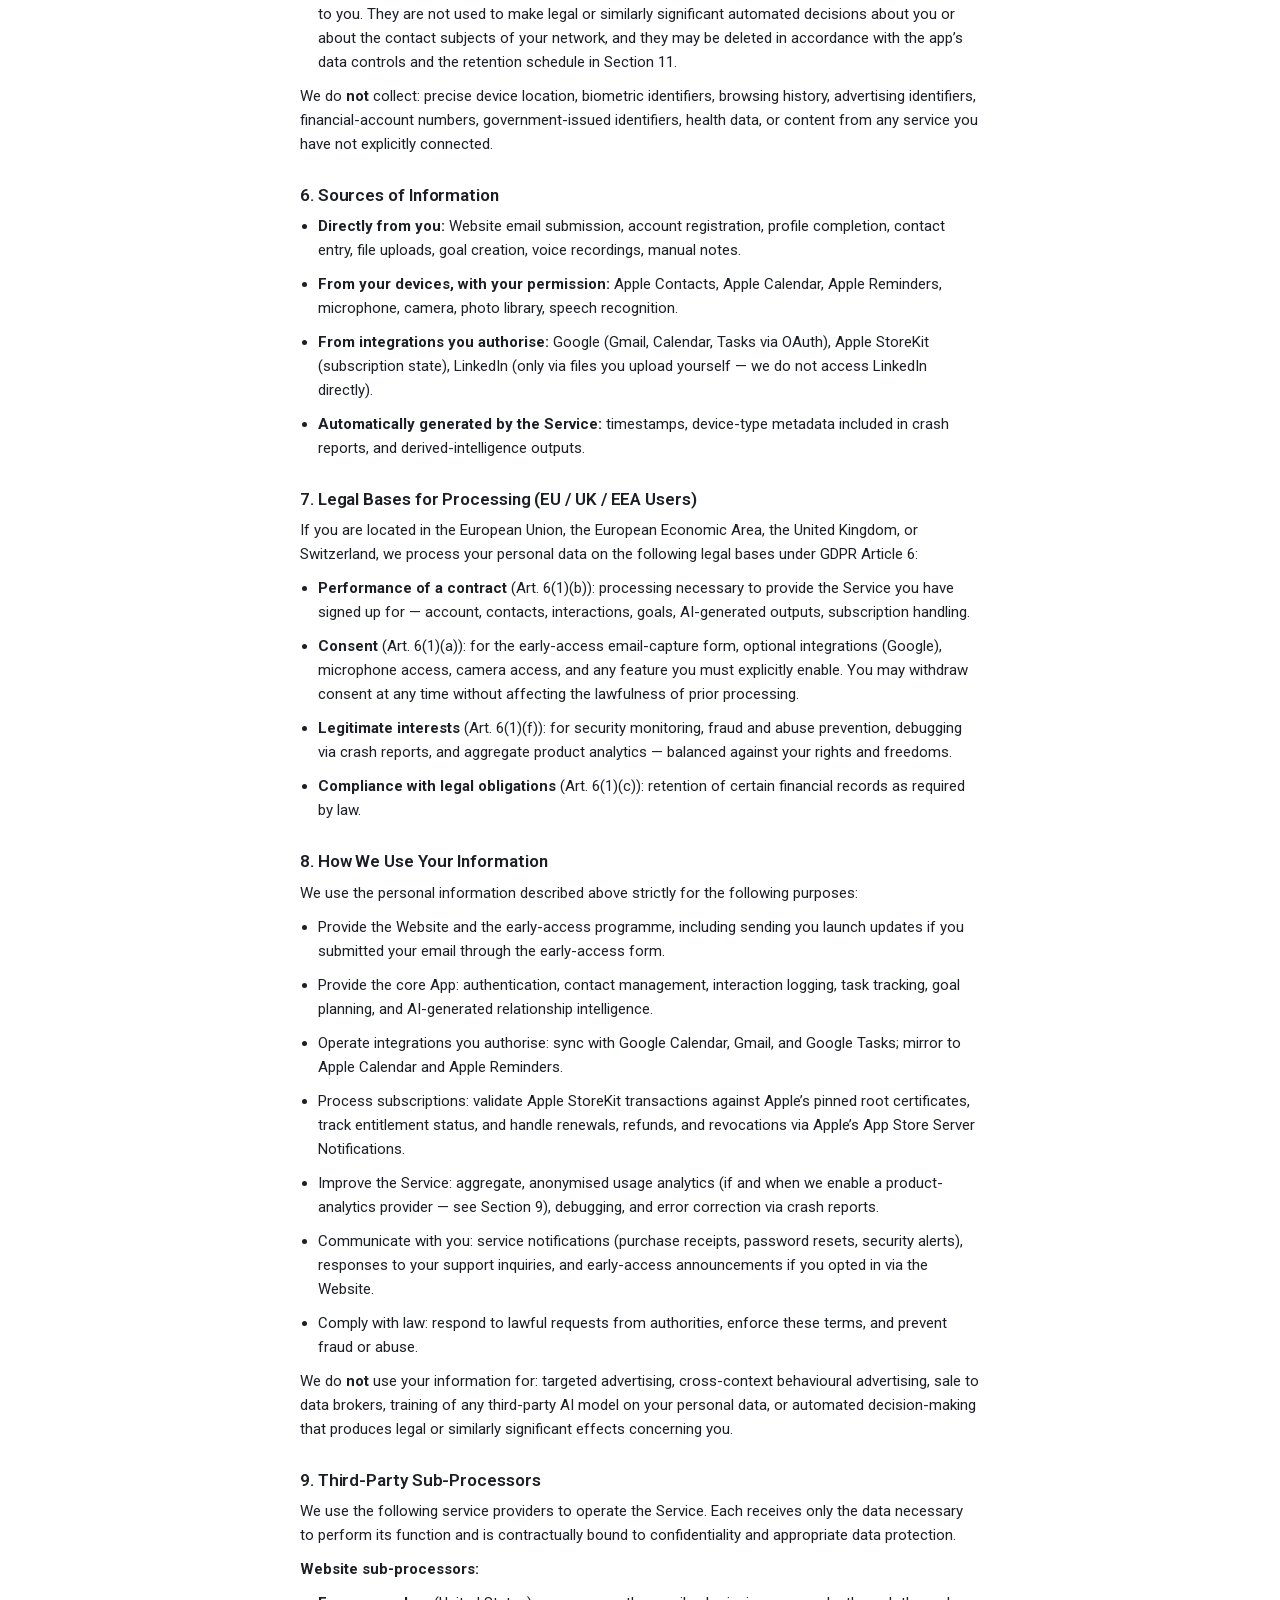
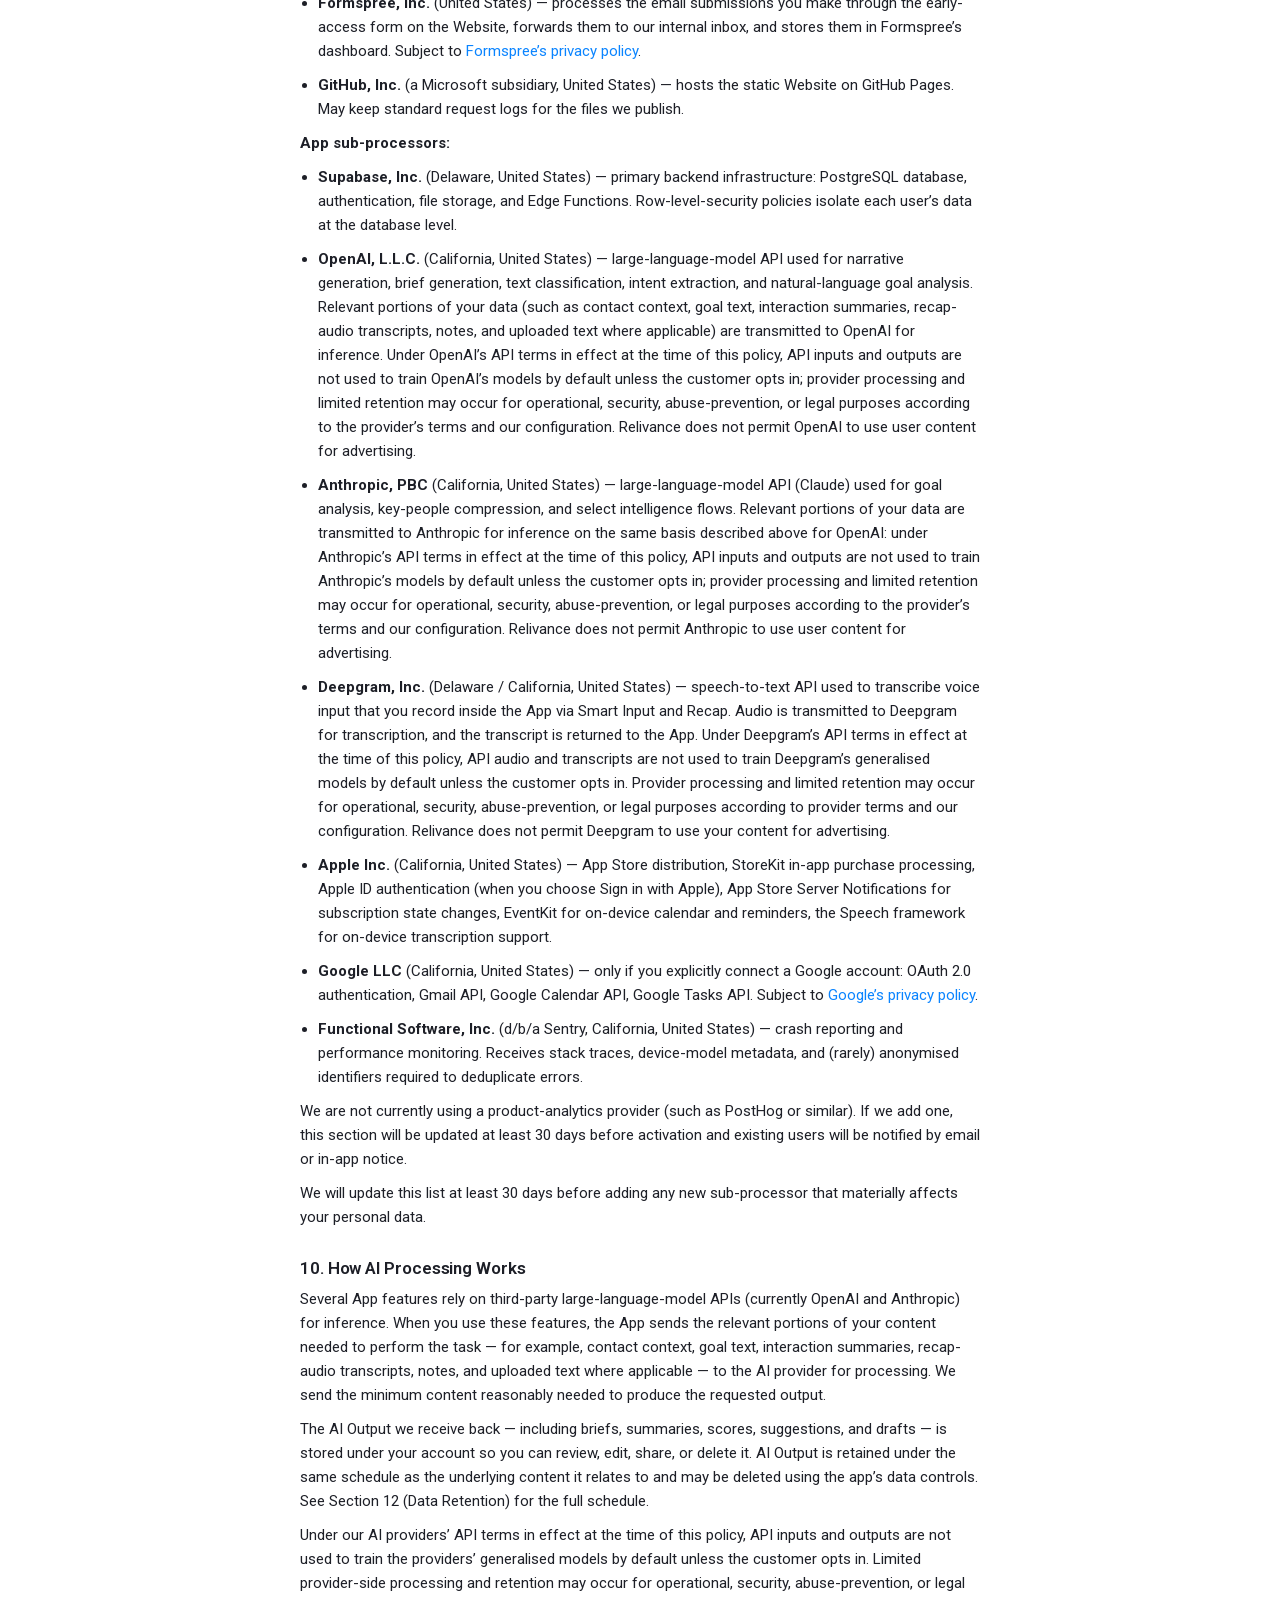
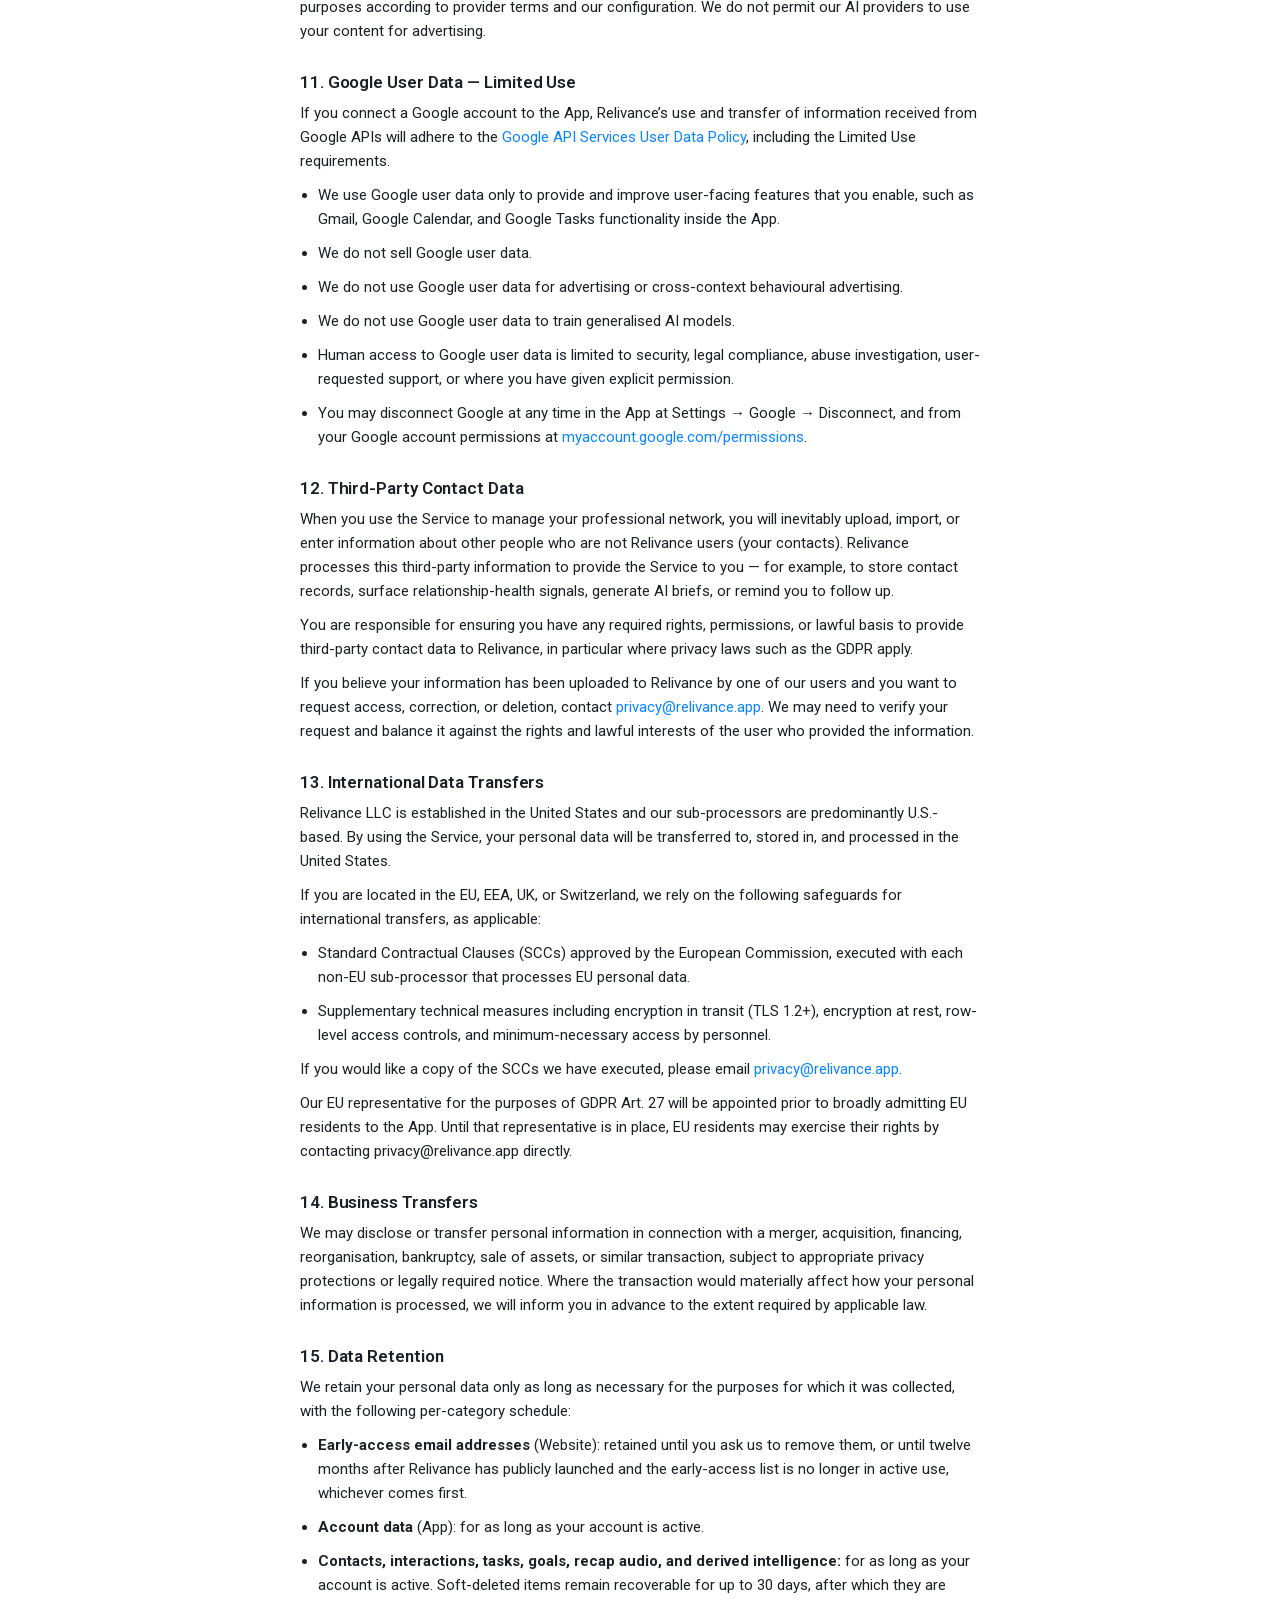
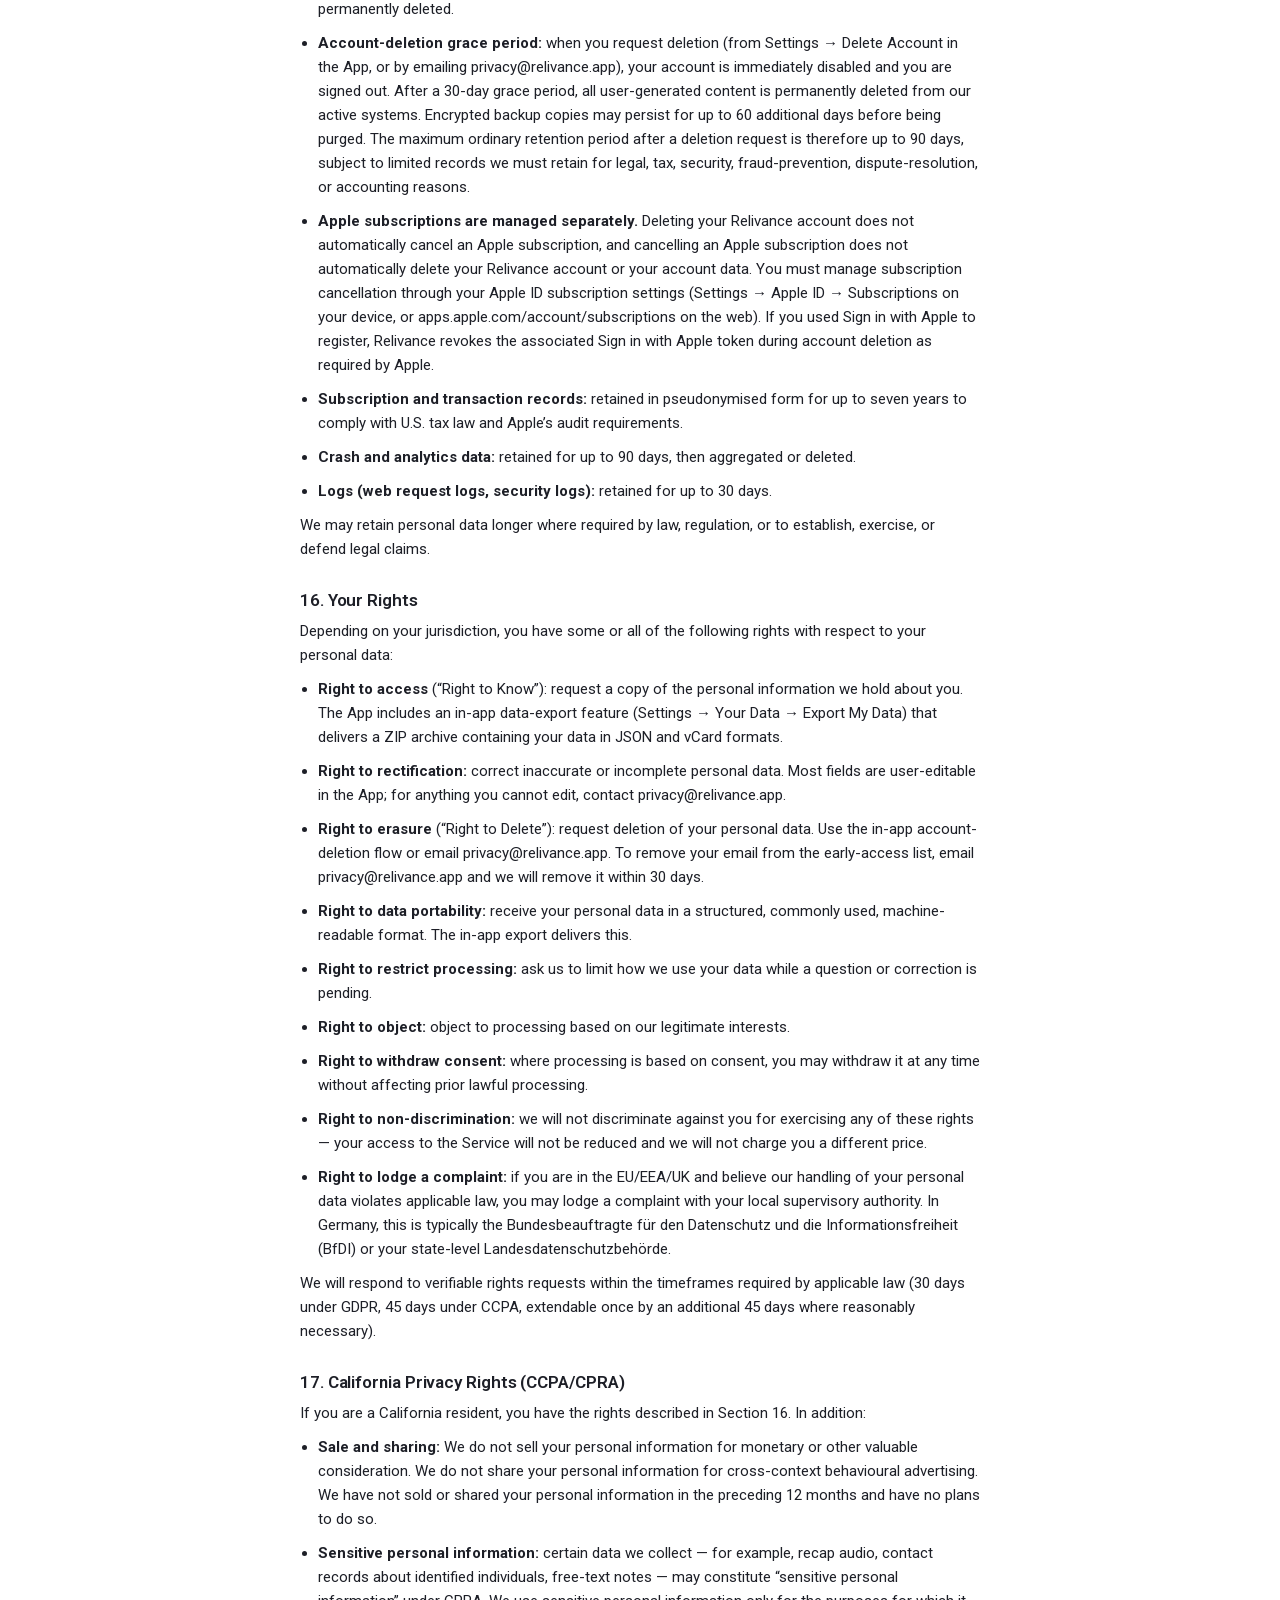
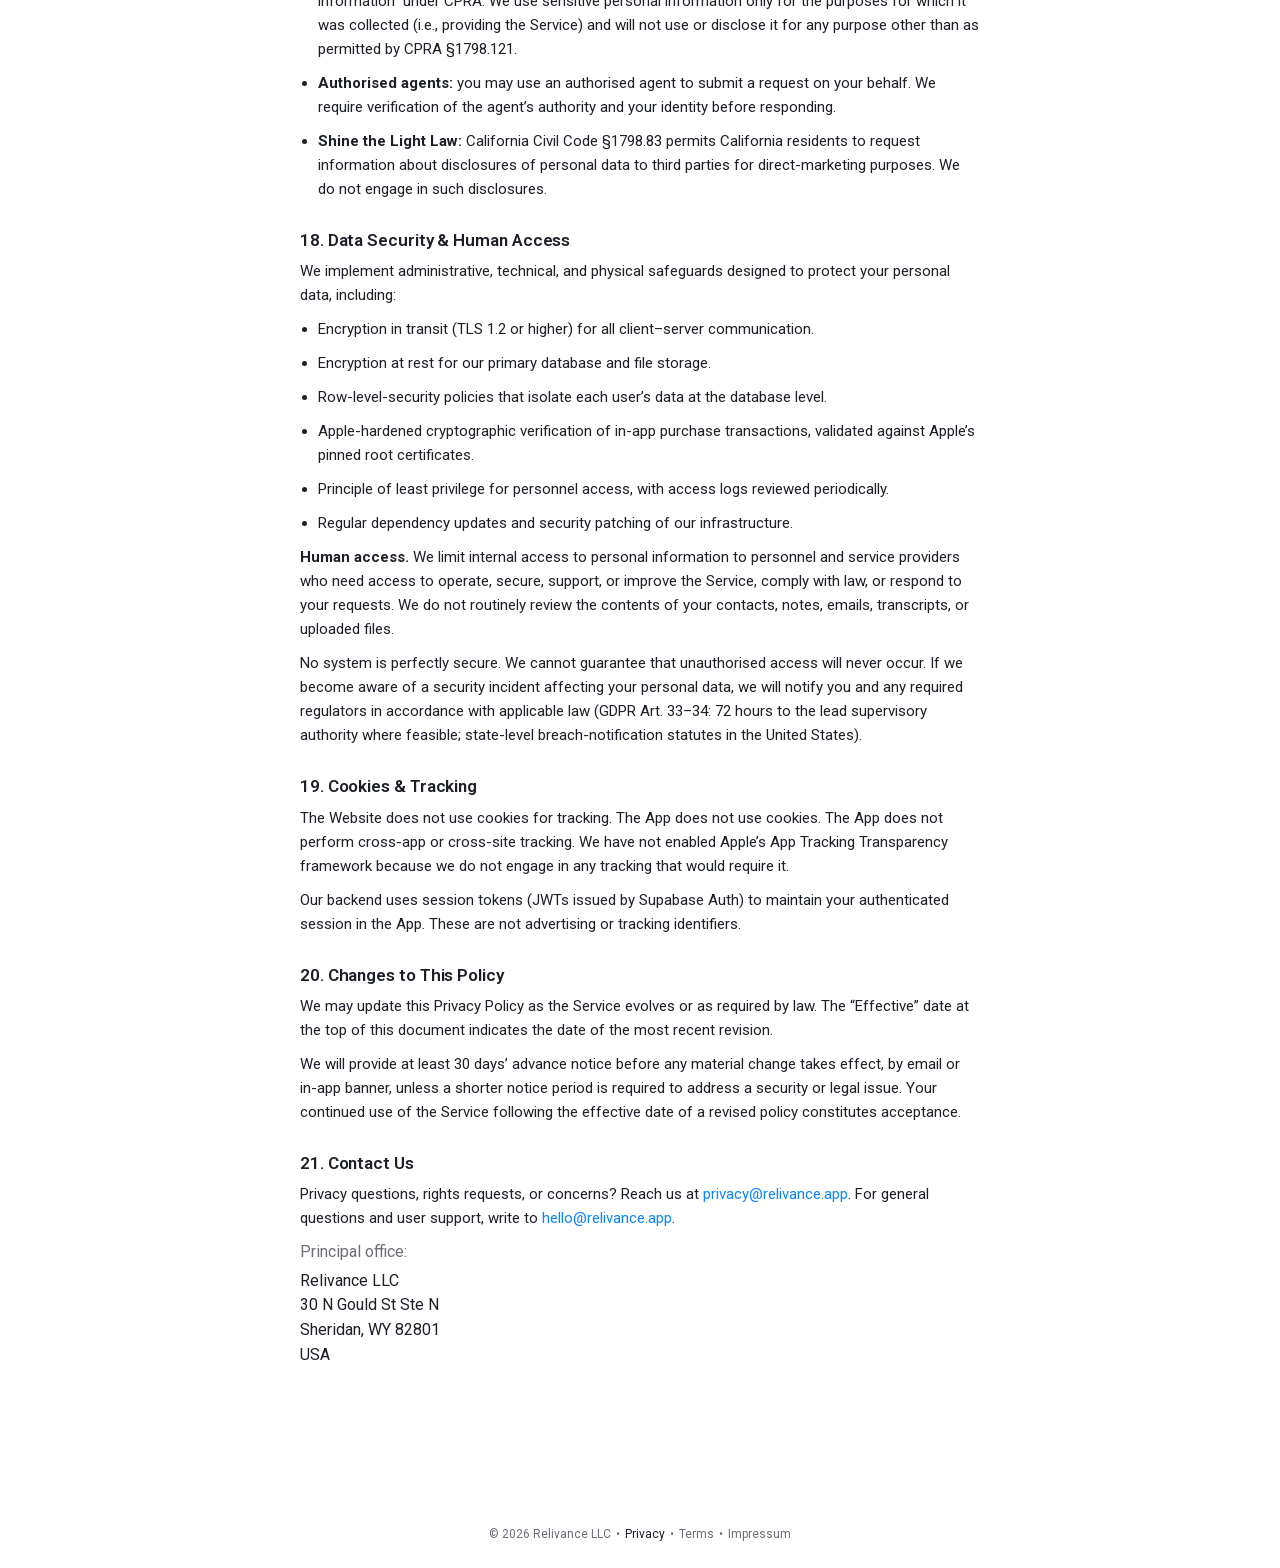
==== commit af5bd7d3: "Update legal docs for Relivance LLC formation (May 14, 2026) - Privacy + Terms: bump effective date " ====
--- a/privacy/index.html
+++ b/privacy/index.html
@@ -40,20 +40,26 @@
       </header>
 
       <h1 class="doc-title">Privacy Policy</h1>
-      <p class="doc-meta">Effective: <time datetime="2026-05-12">May 12, 2026</time></p>
-
-      <section class="doc-section">
-        <p>
-          This Privacy Policy explains how Relivance LLC collects, uses,
-          discloses, retains, and protects information in connection with
-          the Relivance iOS application (the “App”), the relivance.app
-          website (the “Website”), and any related services or APIs
-          (collectively, the “Service”). It is written to comply with the
-          EU General Data Protection Regulation (GDPR), the German
-          Bundesdatenschutzgesetz (BDSG), the California Consumer Privacy
-          Act as amended by the CPRA (CCPA/CPRA), the U.S. Children’s
-          Online Privacy Protection Act (COPPA), Apple App Store Review
-          Guideline 5.1, and Wyoming consumer-protection statutes.
+      <p class="doc-meta">Effective: <time datetime="2026-05-14">May 14, 2026</time></p>
+
+      <section class="doc-section">
+        <p>
+          Relivance helps users organise professional relationships,
+          contacts, interactions, goals, tasks, and AI-assisted
+          relationship insights. This Privacy Policy explains how
+          Relivance LLC collects, uses, discloses, retains, and
+          protects information in connection with the Relivance iOS
+          application (the “App”), the relivance.app website (the
+          “Website”), and any related services or APIs (collectively,
+          the “Service”).
+        </p>
+        <p>
+          This Privacy Policy is intended to support compliance with
+          applicable privacy and platform requirements, including
+          requirements that may apply under the EU and UK GDPR,
+          CCPA/CPRA, COPPA, Apple App Store rules, and other applicable
+          laws. Your specific rights may vary depending on where you
+          live.
         </p>
       </section>
 
@@ -71,8 +77,15 @@
           USA
         </address>
         <p>
-          Privacy contact:
+          Registered agent for service of process in Wyoming:
+          Northwest Registered Agent Service, Inc., 30 N Gould St Ste N,
+          Sheridan, WY 82801, USA.
+        </p>
+        <p>
+          Privacy and data-rights requests:
           <a href="mailto:privacy@relivance.app">privacy@relivance.app</a>.
+          General questions and user support:
+          <a href="mailto:hello@relivance.app">hello@relivance.app</a>.
         </p>
         <p>
           Relivance LLC is the “controller” of your personal data within
@@ -168,7 +181,7 @@
           We collect the following categories of personal information in
           the App. All of these are processed solely to provide and
           operate the Service for you, never for third-party advertising
-          or behavioural profiling.
+          or cross-context behavioural advertising.
         </p>
         <ul>
           <li>
@@ -207,9 +220,20 @@
             into a milestone.
           </li>
           <li>
-            <strong>Recap audio:</strong> optional voice recordings you
-            create within the App to log meetings or interactions, plus
-            the AI-generated transcripts derived from them.
+            <strong>Voice input you create in the App:</strong>
+            optional voice recordings you make inside the App through
+            Smart Input or Recap (your own dictation), plus the
+            AI-generated transcripts derived from them. The App does
+            not record meetings, calls, or conversations on your
+            behalf; you record yourself.
+          </li>
+          <li>
+            <strong>Audio you attach:</strong> audio files you
+            voluntarily upload to the App as attachments. You are
+            solely responsible for the lawfulness of any audio you
+            attach, including obtaining any consents legally required
+            from people whose voices appear in that audio under the
+            laws applicable to you and to them.
           </li>
           <li>
             <strong>Imported third-party data:</strong> contact lists
@@ -256,10 +280,15 @@
           </li>
           <li>
             <strong>Derived intelligence:</strong> relationship-health
-            scores, behavioural signals, AI-generated briefs, suggested
-            outreach drafts, and milestone recommendations. These are
-            computed from the items above and stored under your
-            account.
+            scores, behavioural signals, AI-generated briefs,
+            summaries, scores, suggested outreach drafts, and
+            milestone recommendations. These are computed from the
+            items above and stored under your account as
+            decision-support tools surfaced to you. They are not used
+            to make legal or similarly significant automated decisions
+            about you or about the contact subjects of your network,
+            and they may be deleted in accordance with the app’s data
+            controls and the retention schedule in Section 11.
           </li>
         </ul>
         <p>
@@ -382,10 +411,10 @@
         </ul>
         <p>
           We do <strong>not</strong> use your information for: targeted
-          advertising, behavioural profiling for third parties, sale to
+          advertising, cross-context behavioural advertising, sale to
           data brokers, training of any third-party AI model on your
-          personal data, or automated decision-making with legal or
-          similarly significant effects.
+          personal data, or automated decision-making that produces
+          legal or similarly significant effects concerning you.
         </p>
       </section>
 
@@ -431,18 +460,47 @@
             large-language-model API used for narrative generation,
             brief generation, text classification, intent extraction,
             and natural-language goal analysis. Relevant portions of
-            your data (contact context, goal text, interaction
-            summaries, recap-audio transcripts) are transmitted to
-            OpenAI for inference. OpenAI is contractually obligated
-            under their API data-usage policy not to retain or train on
-            API inputs.
+            your data (such as contact context, goal text, interaction
+            summaries, recap-audio transcripts, notes, and uploaded
+            text where applicable) are transmitted to OpenAI for
+            inference. Under OpenAI’s API terms in effect at the time
+            of this policy, API inputs and outputs are not used to
+            train OpenAI’s models by default unless the customer opts
+            in; provider processing and limited retention may occur
+            for operational, security, abuse-prevention, or legal
+            purposes according to the provider’s terms and our
+            configuration. Relivance does not permit OpenAI to use
+            user content for advertising.
           </li>
           <li>
             <strong>Anthropic, PBC</strong> (California, United States) —
             large-language-model API (Claude) used for goal analysis,
-            key-people compression, and select intelligence flows. Same
-            data-handling principles as OpenAI; Anthropic does not
-            train on API inputs.
+            key-people compression, and select intelligence flows.
+            Relevant portions of your data are transmitted to
+            Anthropic for inference on the same basis described above
+            for OpenAI: under Anthropic’s API terms in effect at the
+            time of this policy, API inputs and outputs are not used
+            to train Anthropic’s models by default unless the customer
+            opts in; provider processing and limited retention may
+            occur for operational, security, abuse-prevention, or
+            legal purposes according to the provider’s terms and our
+            configuration. Relivance does not permit Anthropic to use
+            user content for advertising.
+          </li>
+          <li>
+            <strong>Deepgram, Inc.</strong> (Delaware / California,
+            United States) — speech-to-text API used to transcribe
+            voice input that you record inside the App via Smart
+            Input and Recap. Audio is transmitted to Deepgram for
+            transcription, and the transcript is returned to the
+            App. Under Deepgram’s API terms in effect at the time of
+            this policy, API audio and transcripts are not used to
+            train Deepgram’s generalised models by default unless the
+            customer opts in. Provider processing and limited
+            retention may occur for operational, security,
+            abuse-prevention, or legal purposes according to provider
+            terms and our configuration. Relivance does not permit
+            Deepgram to use your content for advertising.
           </li>
           <li>
             <strong>Apple Inc.</strong> (California, United States) —
@@ -486,7 +544,117 @@
       </section>
 
       <section class="doc-section">
-        <h2>10. International Data Transfers</h2>
+        <h2>10. How AI Processing Works</h2>
+        <p>
+          Several App features rely on third-party large-language-model
+          APIs (currently OpenAI and Anthropic) for inference. When
+          you use these features, the App sends the relevant portions
+          of your content needed to perform the task — for example,
+          contact context, goal text, interaction summaries,
+          recap-audio transcripts, notes, and uploaded text where
+          applicable — to the AI provider for processing. We send the
+          minimum content reasonably needed to produce the requested
+          output.
+        </p>
+        <p>
+          The AI Output we receive back — including briefs,
+          summaries, scores, suggestions, and drafts — is stored under
+          your account so you can review, edit, share, or delete it.
+          AI Output is retained under the same schedule as the
+          underlying content it relates to and may be deleted using
+          the app’s data controls. See Section 12 (Data Retention)
+          for the full schedule.
+        </p>
+        <p>
+          Under our AI providers’ API terms in effect at the time of
+          this policy, API inputs and outputs are not used to train
+          the providers’ generalised models by default unless the
+          customer opts in. Limited provider-side processing and
+          retention may occur for operational, security,
+          abuse-prevention, or legal purposes according to provider
+          terms and our configuration. We do not permit our AI
+          providers to use your content for advertising.
+        </p>
+      </section>
+
+      <section class="doc-section">
+        <h2>11. Google User Data — Limited Use</h2>
+        <p>
+          If you connect a Google account to the App, Relivance’s use
+          and transfer of information received from Google APIs will
+          adhere to the
+          <a
+            href="https://developers.google.com/terms/api-services-user-data-policy"
+            rel="noopener noreferrer"
+            target="_blank"
+            >Google API Services User Data Policy</a
+          >, including the Limited Use requirements.
+        </p>
+        <ul>
+          <li>
+            We use Google user data only to provide and improve
+            user-facing features that you enable, such as Gmail,
+            Google Calendar, and Google Tasks functionality inside the
+            App.
+          </li>
+          <li>We do not sell Google user data.</li>
+          <li>
+            We do not use Google user data for advertising or
+            cross-context behavioural advertising.
+          </li>
+          <li>
+            We do not use Google user data to train generalised AI
+            models.
+          </li>
+          <li>
+            Human access to Google user data is limited to security,
+            legal compliance, abuse investigation, user-requested
+            support, or where you have given explicit permission.
+          </li>
+          <li>
+            You may disconnect Google at any time in the App at
+            Settings → Google → Disconnect, and from your Google
+            account permissions at
+            <a
+              href="https://myaccount.google.com/permissions"
+              rel="noopener noreferrer"
+              target="_blank"
+              >myaccount.google.com/permissions</a
+            >.
+          </li>
+        </ul>
+      </section>
+
+      <section class="doc-section">
+        <h2>12. Third-Party Contact Data</h2>
+        <p>
+          When you use the Service to manage your professional
+          network, you will inevitably upload, import, or enter
+          information about other people who are not Relivance users
+          (your contacts). Relivance processes this third-party
+          information to provide the Service to you — for example, to
+          store contact records, surface relationship-health signals,
+          generate AI briefs, or remind you to follow up.
+        </p>
+        <p>
+          You are responsible for ensuring you have any required
+          rights, permissions, or lawful basis to provide third-party
+          contact data to Relivance, in particular where privacy laws
+          such as the GDPR apply.
+        </p>
+        <p>
+          If you believe your information has been uploaded to
+          Relivance by one of our users and you want to request
+          access, correction, or deletion, contact
+          <a href="mailto:privacy@relivance.app">privacy@relivance.app</a>.
+          We may need to verify your request and balance it against
+          the rights and lawful interests of the user who provided
+          the information.
+        </p>
+      </section>
+
+      <section class="doc-section">
+        <h2>13. International Data Transfers</h2>
         <p>
           Relivance LLC is established in the United States and our
           sub-processors are predominantly U.S.-based. By using the
@@ -525,7 +693,21 @@
       </section>
 
       <section class="doc-section">
-        <h2>11. Data Retention</h2>
+        <h2>14. Business Transfers</h2>
+        <p>
+          We may disclose or transfer personal information in
+          connection with a merger, acquisition, financing,
+          reorganisation, bankruptcy, sale of assets, or similar
+          transaction, subject to appropriate privacy protections or
+          legally required notice. Where the transaction would
+          materially affect how your personal information is
+          processed, we will inform you in advance to the extent
+          required by applicable law.
+        </p>
+      </section>
+
+      <section class="doc-section">
+        <h2>15. Data Retention</h2>
         <p>
           We retain your personal data only as long as necessary for
           the purposes for which it was collected, with the following
@@ -558,6 +740,24 @@
             grace period, all user-generated content is permanently
             deleted from our active systems. Encrypted backup copies may
             persist for up to 60 additional days before being purged.
+            The maximum ordinary retention period after a deletion
+            request is therefore up to 90 days, subject to limited
+            records we must retain for legal, tax, security,
+            fraud-prevention, dispute-resolution, or accounting
+            reasons.
+          </li>
+          <li>
+            <strong>Apple subscriptions are managed separately.</strong>
+            Deleting your Relivance account does not automatically
+            cancel an Apple subscription, and cancelling an Apple
+            subscription does not automatically delete your Relivance
+            account or your account data. You must manage subscription
+            cancellation through your Apple ID subscription settings
+            (Settings → Apple ID → Subscriptions on your device, or
+            apps.apple.com/account/subscriptions on the web). If you
+            used Sign in with Apple to register, Relivance revokes
+            the associated Sign in with Apple token during account
+            deletion as required by Apple.
           </li>
           <li>
             <strong>Subscription and transaction records:</strong>
@@ -581,7 +781,7 @@
       </section>
 
       <section class="doc-section">
-        <h2>12. Your Rights</h2>
+        <h2>16. Your Rights</h2>
         <p>
           Depending on your jurisdiction, you have some or all of the
           following rights with respect to your personal data:
@@ -651,10 +851,10 @@
       </section>
 
       <section class="doc-section">
-        <h2>13. California Privacy Rights (CCPA/CPRA)</h2>
+        <h2>17. California Privacy Rights (CCPA/CPRA)</h2>
         <p>
           If you are a California resident, you have the rights
-          described in Section 12. In addition:
+          described in Section 16. In addition:
         </p>
         <ul>
           <li>
@@ -692,7 +892,7 @@
       </section>
 
       <section class="doc-section">
-        <h2>14. Data Security</h2>
+        <h2>18. Data Security &amp; Human Access</h2>
         <p>
           We implement administrative, technical, and physical
           safeguards designed to protect your personal data, including:
@@ -724,6 +924,14 @@
             infrastructure.
           </li>
         </ul>
+        <p>
+          <strong>Human access.</strong> We limit internal access to
+          personal information to personnel and service providers who
+          need access to operate, secure, support, or improve the
+          Service, comply with law, or respond to your requests. We do
+          not routinely review the contents of your contacts, notes,
+          emails, transcripts, or uploaded files.
+        </p>
         <p>
           No system is perfectly secure. We cannot guarantee that
           unauthorised access will never occur. If we become aware of a
@@ -736,7 +944,7 @@
       </section>
 
       <section class="doc-section">
-        <h2>15. Cookies &amp; Tracking</h2>
+        <h2>19. Cookies &amp; Tracking</h2>
         <p>
           The Website does not use cookies for tracking. The App does
           not use cookies. The App does not perform cross-app or
@@ -752,7 +960,7 @@
       </section>
 
       <section class="doc-section">
-        <h2>16. Changes to This Policy</h2>
+        <h2>20. Changes to This Policy</h2>
         <p>
           We may update this Privacy Policy as the Service evolves or
           as required by law. The “Effective” date at the top of this
@@ -769,16 +977,15 @@
       </section>
 
       <section class="doc-section">
-        <h2>17. Contact Us</h2>
-        <p>
-          Privacy questions, rights requests, or concerns? Reach us at:
-        </p>
-        <p>
-          Email:
-          <a href="mailto:privacy@relivance.app">privacy@relivance.app</a>
+        <h2>21. Contact Us</h2>
+        <p>
+          Privacy questions, rights requests, or concerns? Reach us at
+          <a href="mailto:privacy@relivance.app">privacy@relivance.app</a>.
+          For general questions and user support, write to
+          <a href="mailto:hello@relivance.app">hello@relivance.app</a>.
         </p>
         <address class="doc-address">
-          <span class="doc-address-label">Postal:</span>
+          <span class="doc-address-label">Principal office:</span>
           Relivance LLC<br />
           30 N Gould St Ste N<br />
           Sheridan, WY 82801<br />
@@ -794,6 +1001,8 @@
         <a href="/privacy/" aria-current="page">Privacy</a>
         <span class="footer-sep" aria-hidden="true">•</span>
         <a href="/terms/">Terms</a>
+        <span class="footer-sep" aria-hidden="true">•</span>
+        <a href="/impressum/">Impressum</a>
       </nav>
     </footer>
 
--- a/styles.css
+++ b/styles.css
@@ -539,7 +539,8 @@
 }
 
 .footer-nav a:hover,
-.footer-nav a:focus-visible {
+.footer-nav a:focus-visible,
+.footer-nav a[aria-current="page"] {
   color: var(--wv-primary);
 }
 
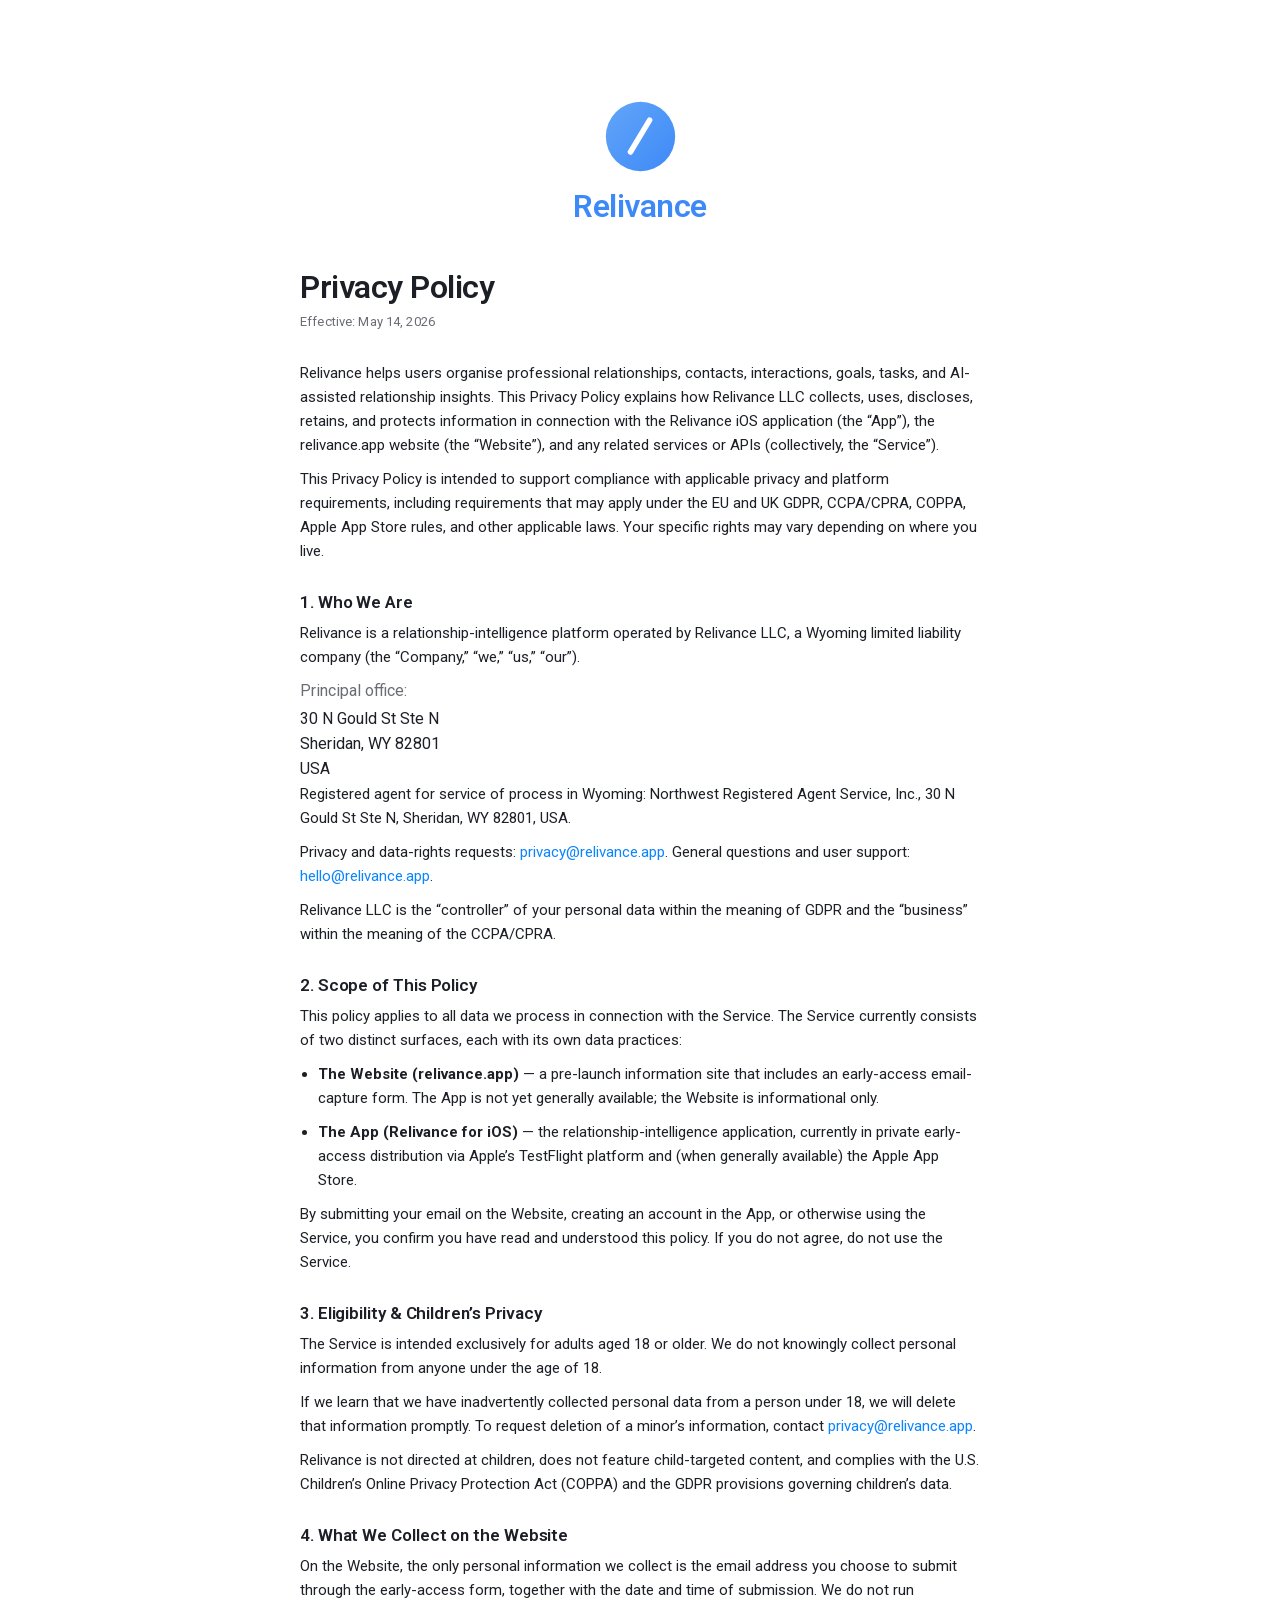
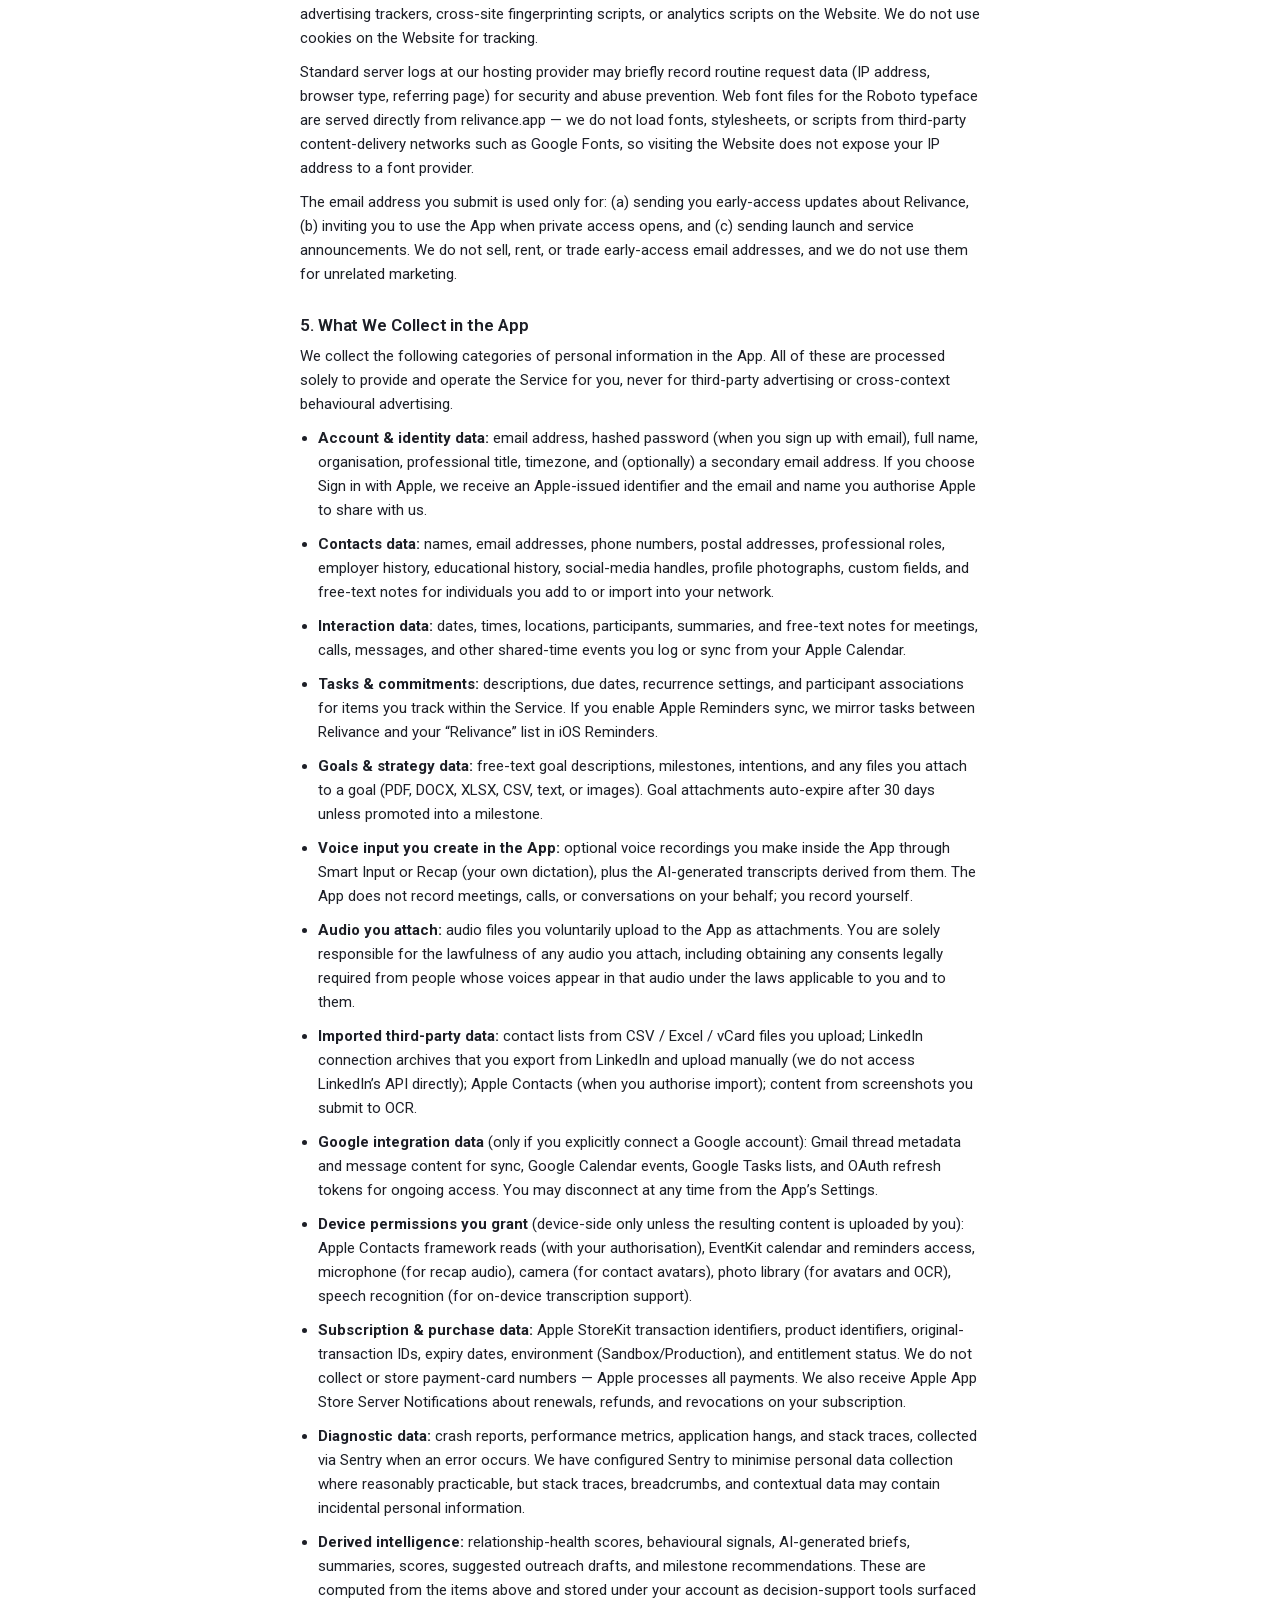
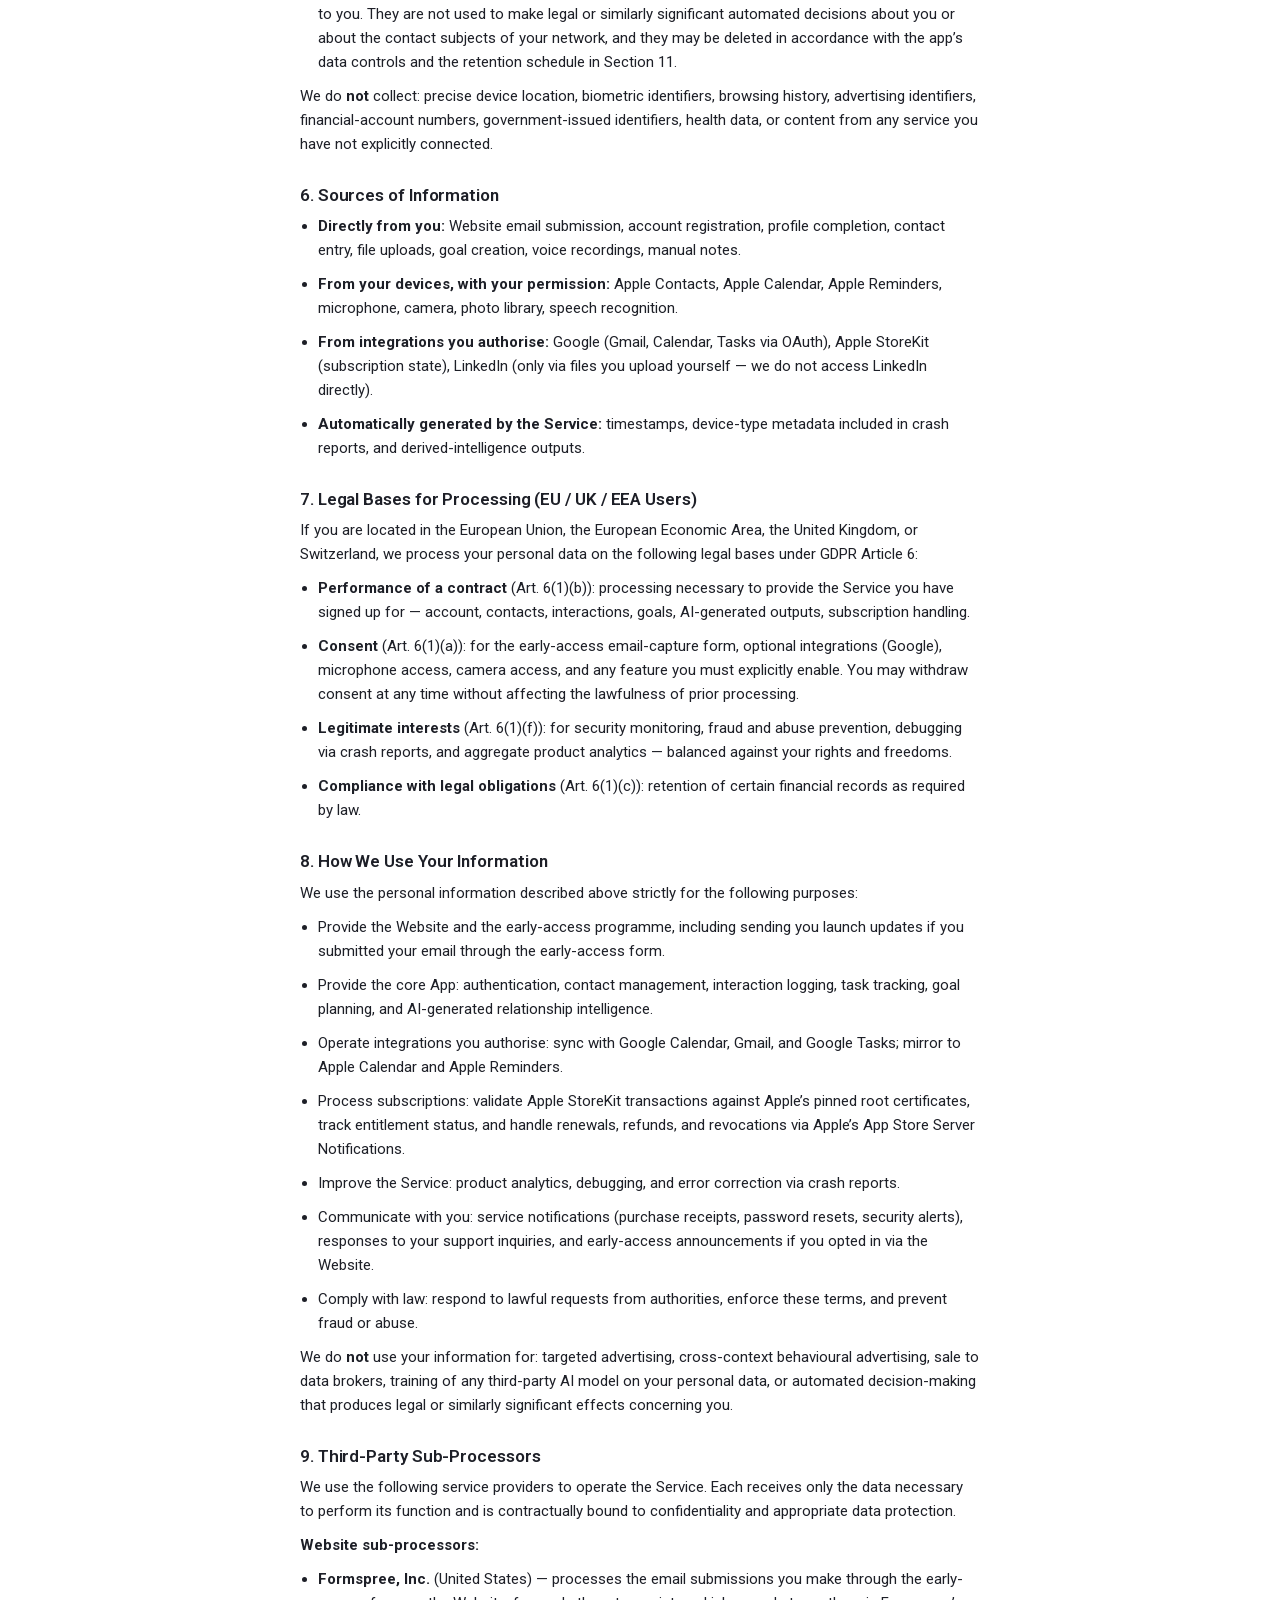
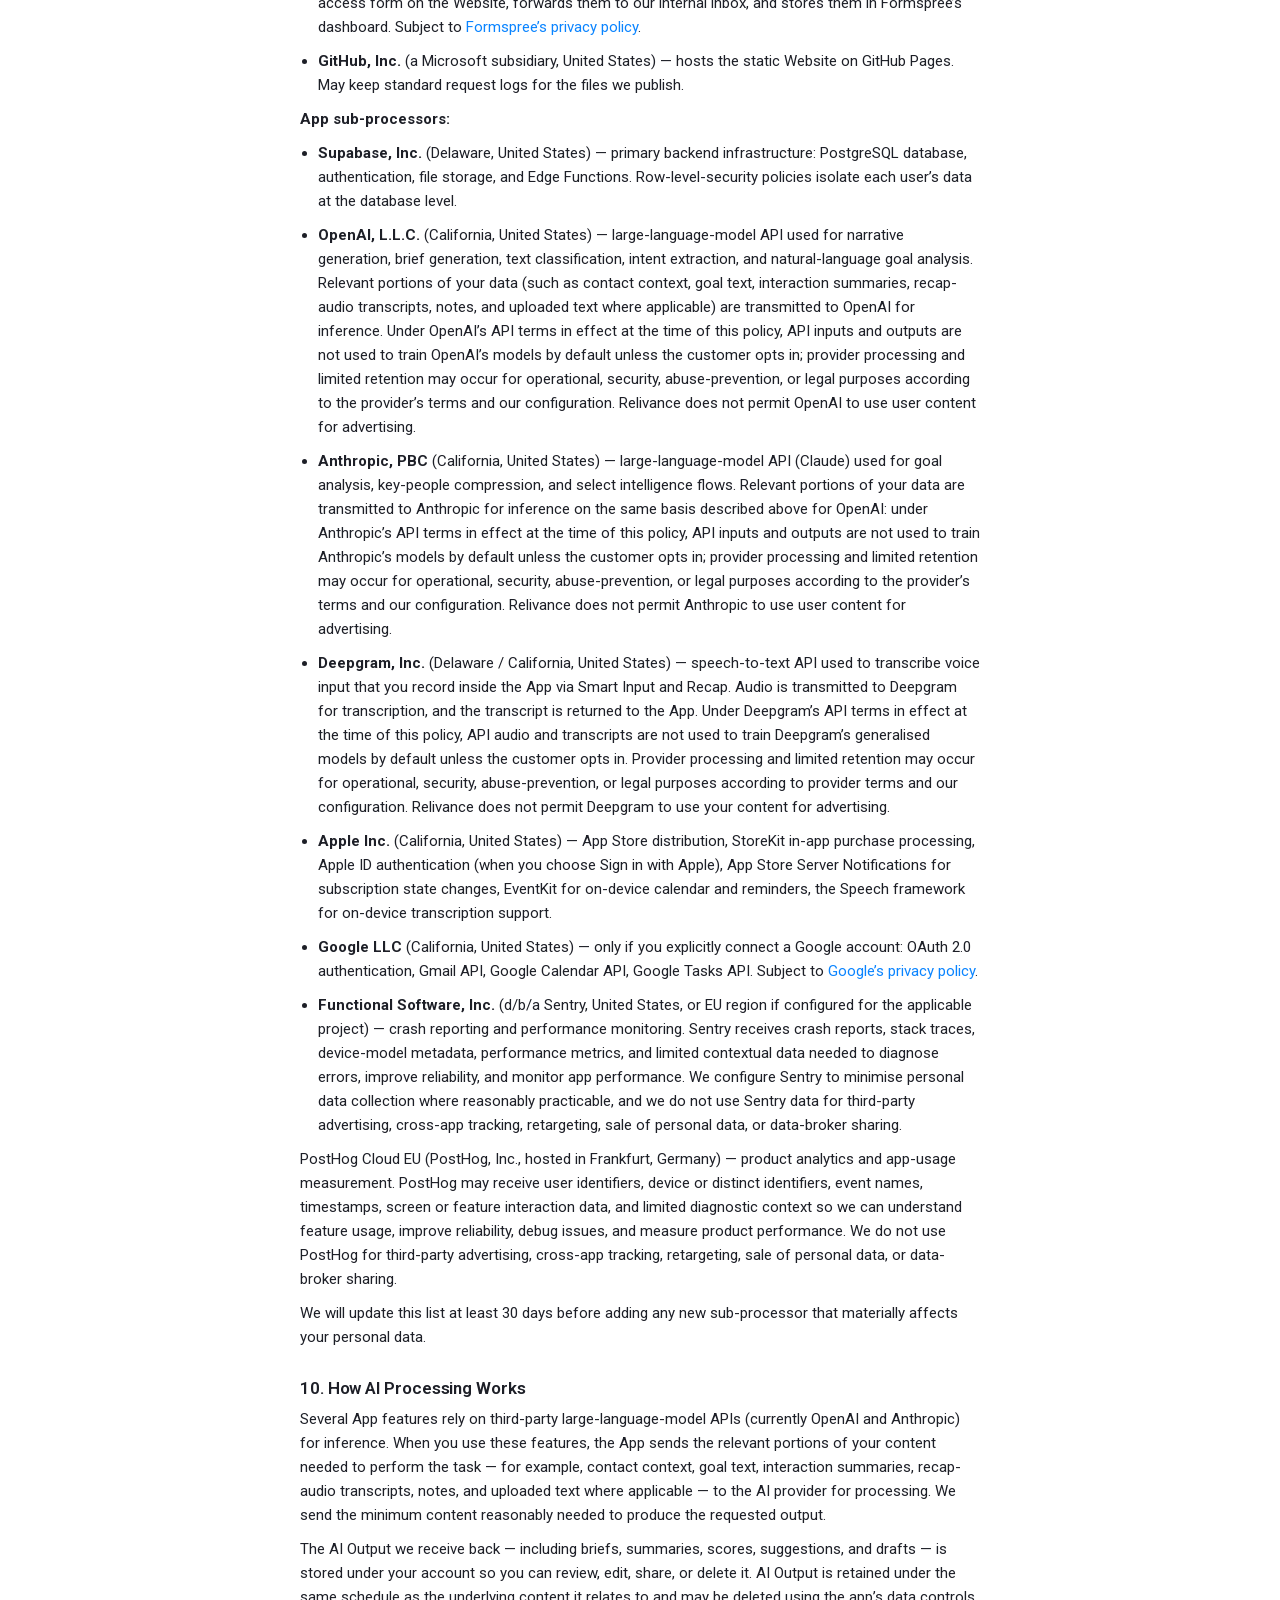
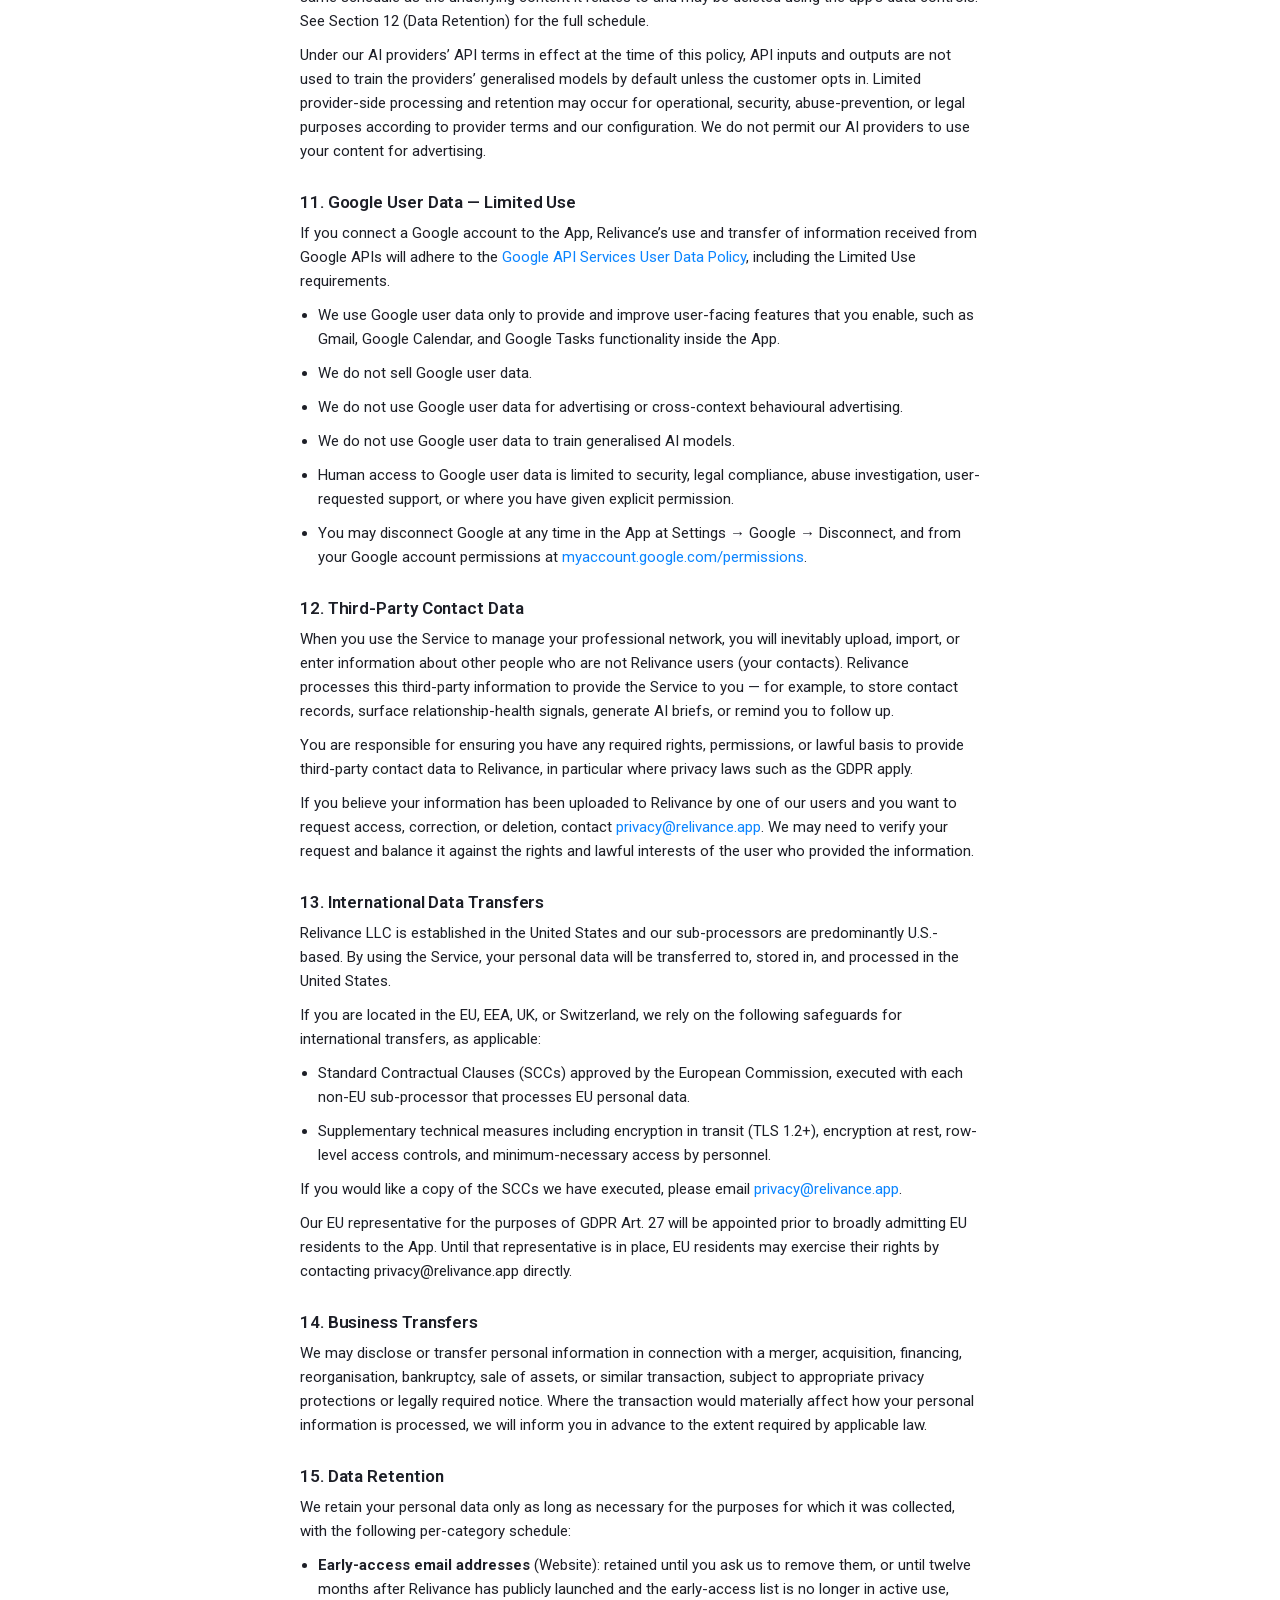
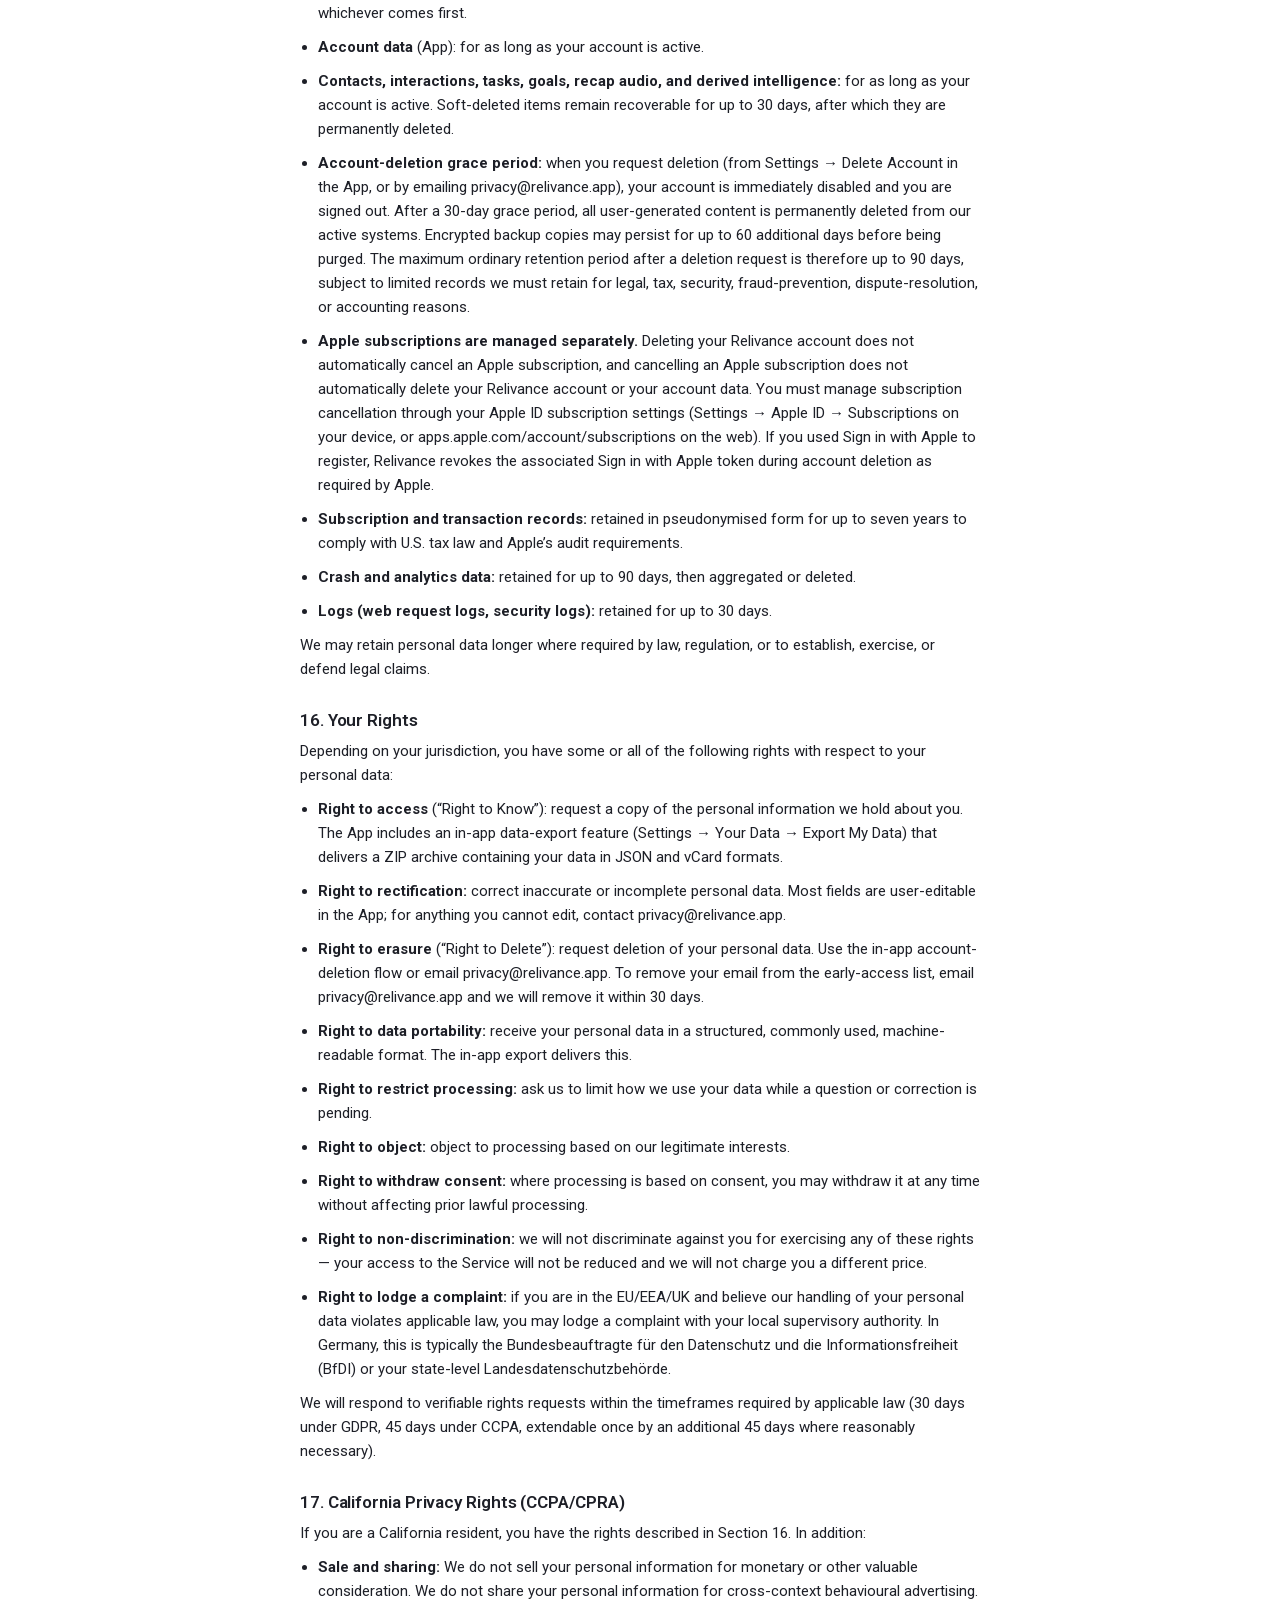
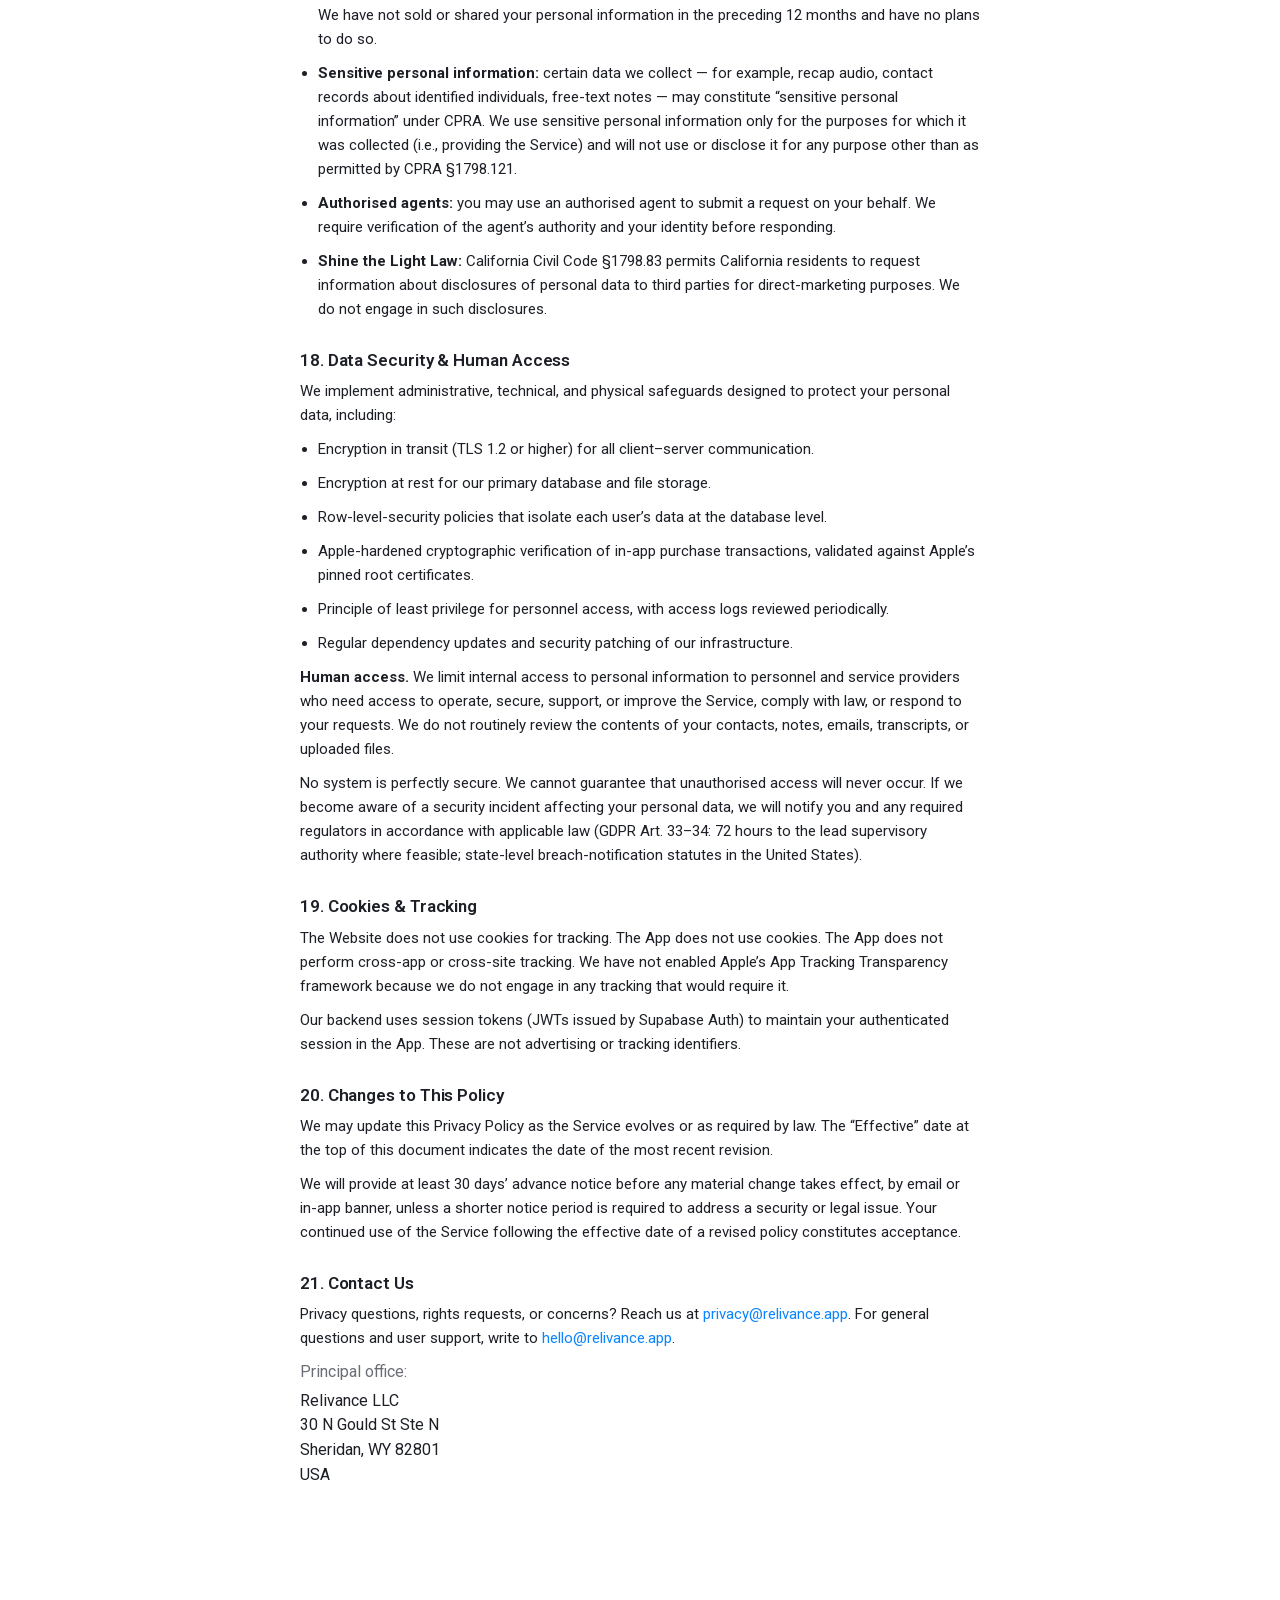
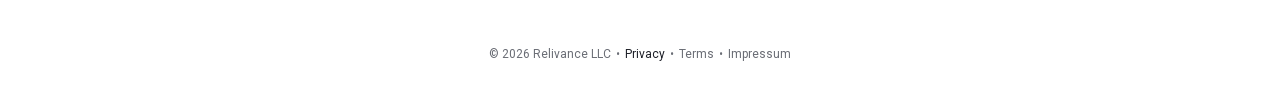
==== commit 7e178658: "Update privacy policy analytics disclosures" ====
--- a/privacy/index.html
+++ b/privacy/index.html
@@ -392,10 +392,8 @@
             Apple’s App Store Server Notifications.
           </li>
           <li>
-            Improve the Service: aggregate, anonymised usage analytics
-            (if and when we enable a product-analytics provider —
-            see Section 9), debugging, and error correction via crash
-            reports.
+            Improve the Service: product analytics, debugging, and
+            error correction via crash reports.
           </li>
           <li>
             Communicate with you: service notifications (purchase
@@ -525,17 +523,28 @@
           </li>
           <li>
             <strong>Functional Software, Inc.</strong> (d/b/a Sentry,
-            California, United States) — crash reporting and performance
-            monitoring. Receives stack traces, device-model metadata,
-            and (rarely) anonymised identifiers required to deduplicate
-            errors.
-          </li>
-        </ul>
-        <p>
-          We are not currently using a product-analytics provider (such
-          as PostHog or similar). If we add one, this section will be
-          updated at least 30 days before activation and existing users
-          will be notified by email or in-app notice.
+            United States, or EU region if configured for the
+            applicable project) — crash reporting and performance
+            monitoring. Sentry receives crash reports, stack traces,
+            device-model metadata, performance metrics, and limited
+            contextual data needed to diagnose errors, improve
+            reliability, and monitor app performance. We configure
+            Sentry to minimise personal data collection where
+            reasonably practicable, and we do not use Sentry data for
+            third-party advertising, cross-app tracking, retargeting,
+            sale of personal data, or data-broker sharing.
+          </li>
+        </ul>
+        <p>
+          PostHog Cloud EU (PostHog, Inc., hosted in Frankfurt,
+          Germany) — product analytics and app-usage measurement.
+          PostHog may receive user identifiers, device or distinct
+          identifiers, event names, timestamps, screen or feature
+          interaction data, and limited diagnostic context so we can
+          understand feature usage, improve reliability, debug issues,
+          and measure product performance. We do not use PostHog for
+          third-party advertising, cross-app tracking, retargeting,
+          sale of personal data, or data-broker sharing.
         </p>
         <p>
           We will update this list at least 30 days before adding any
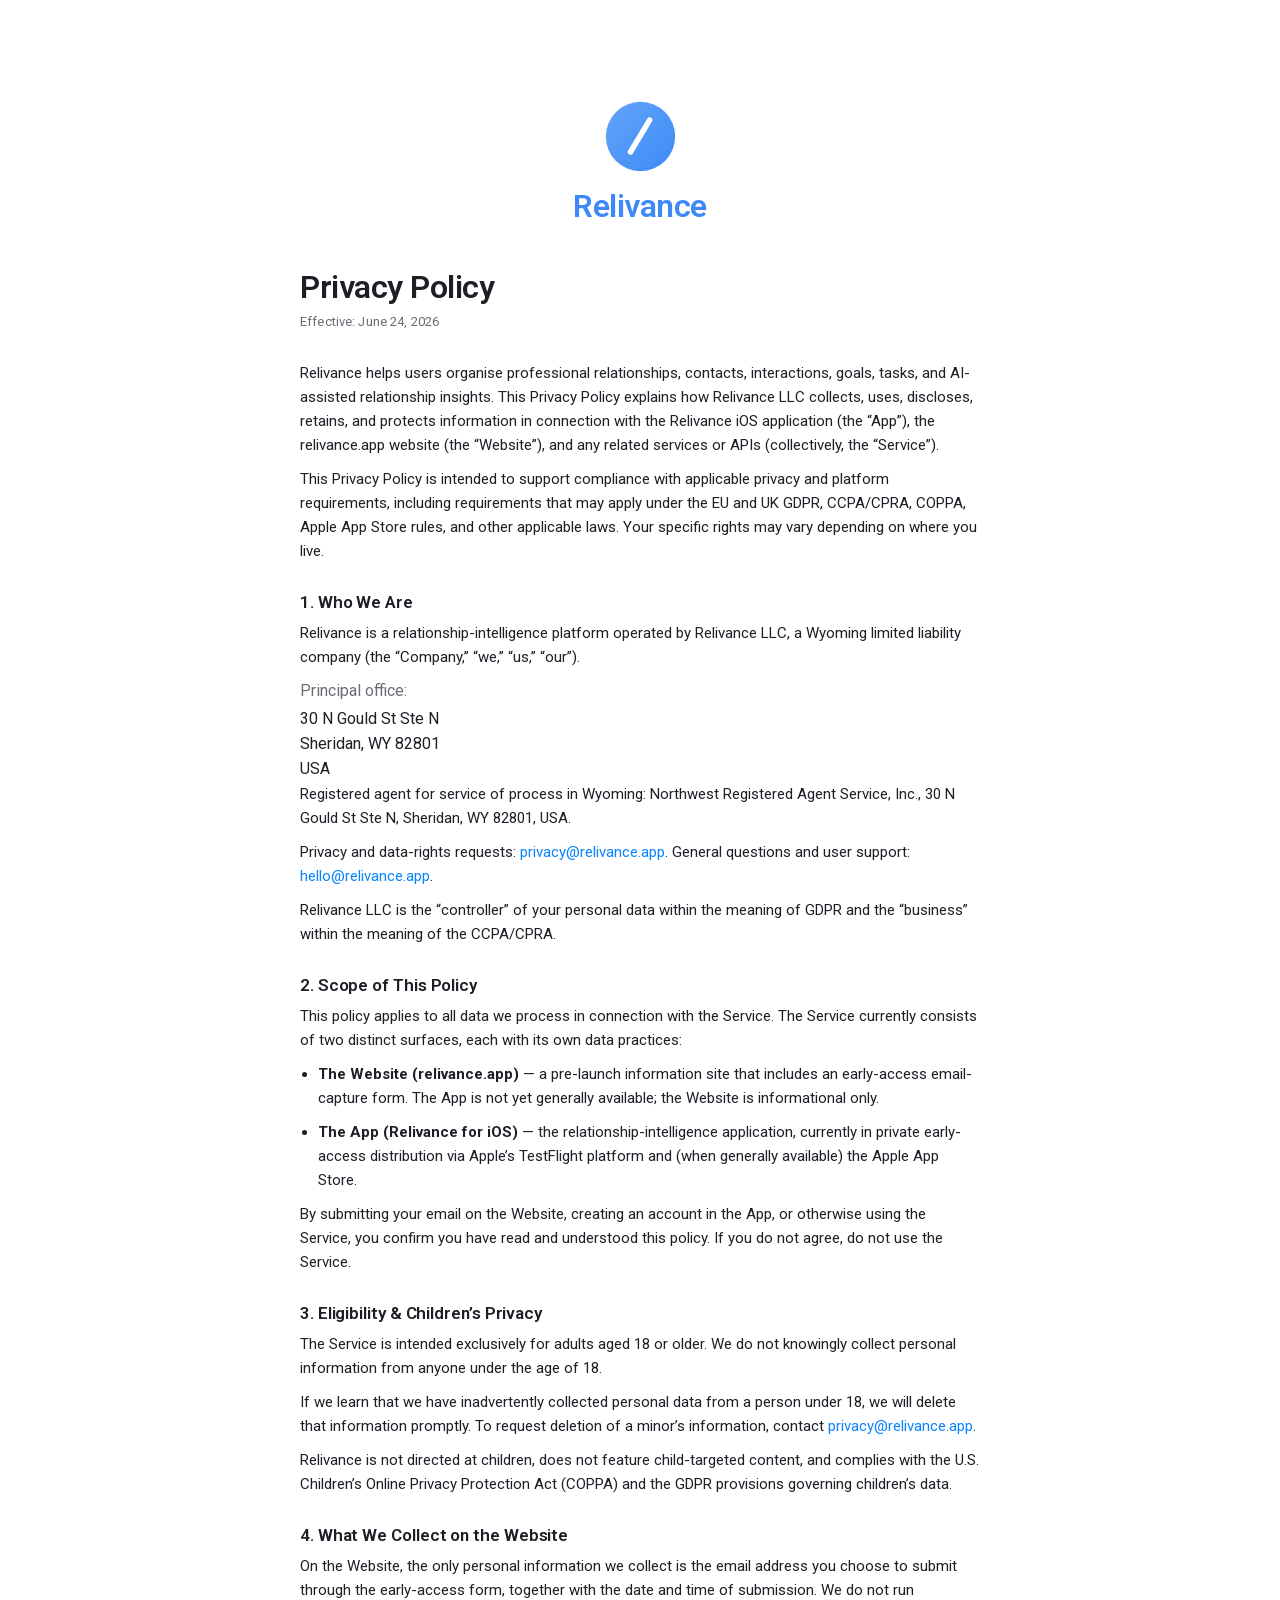
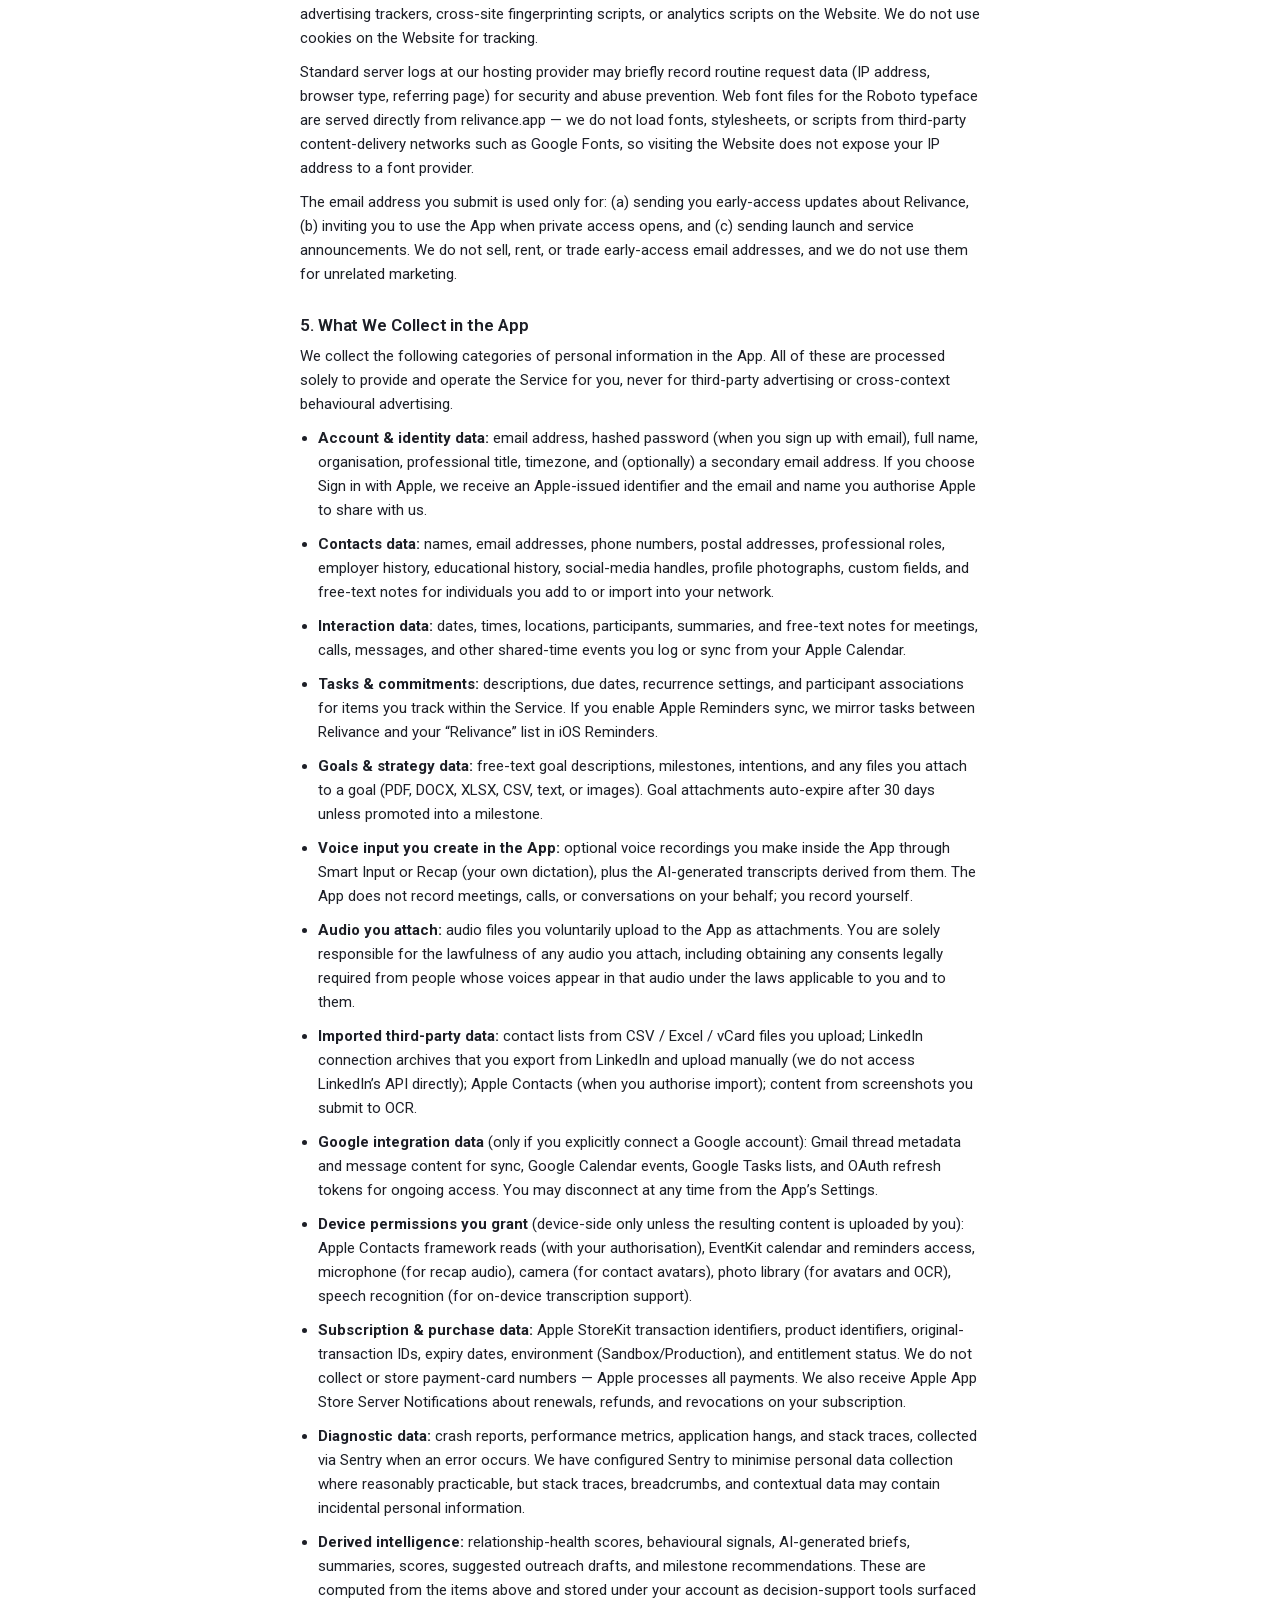
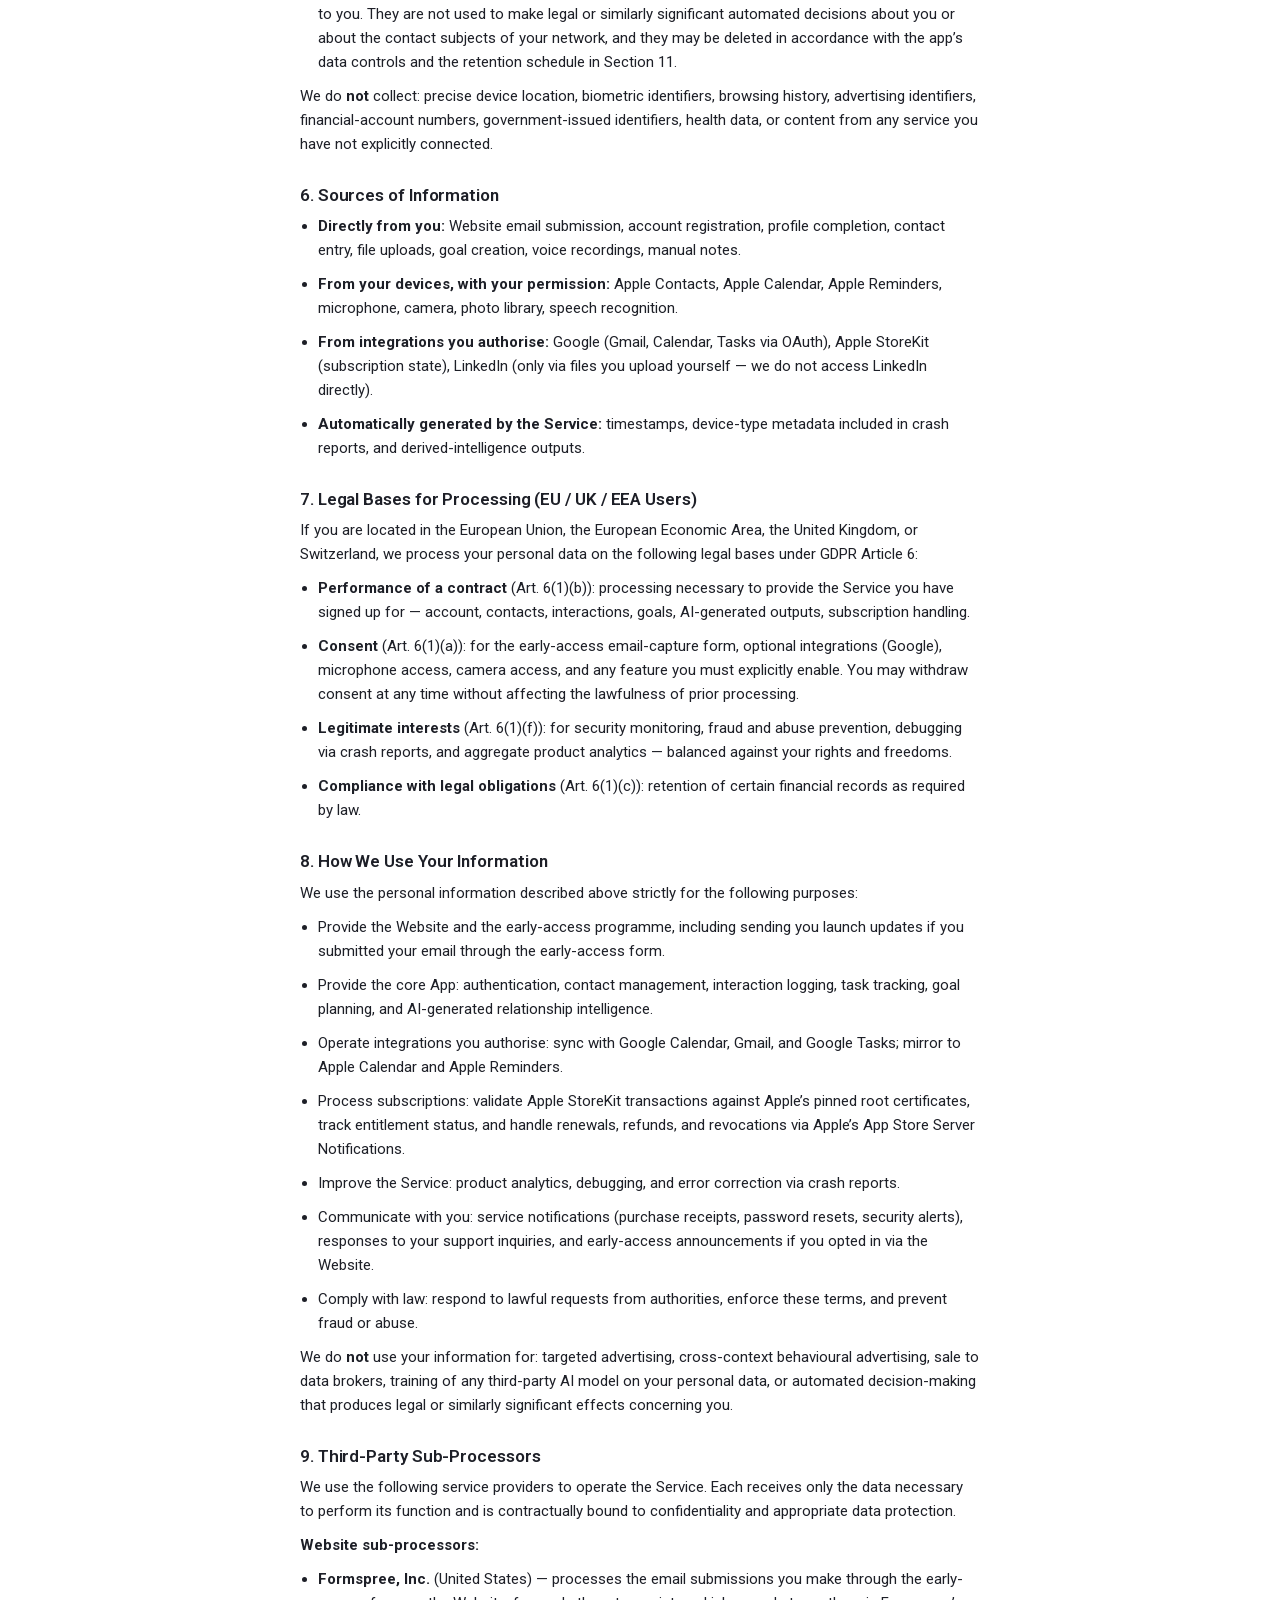
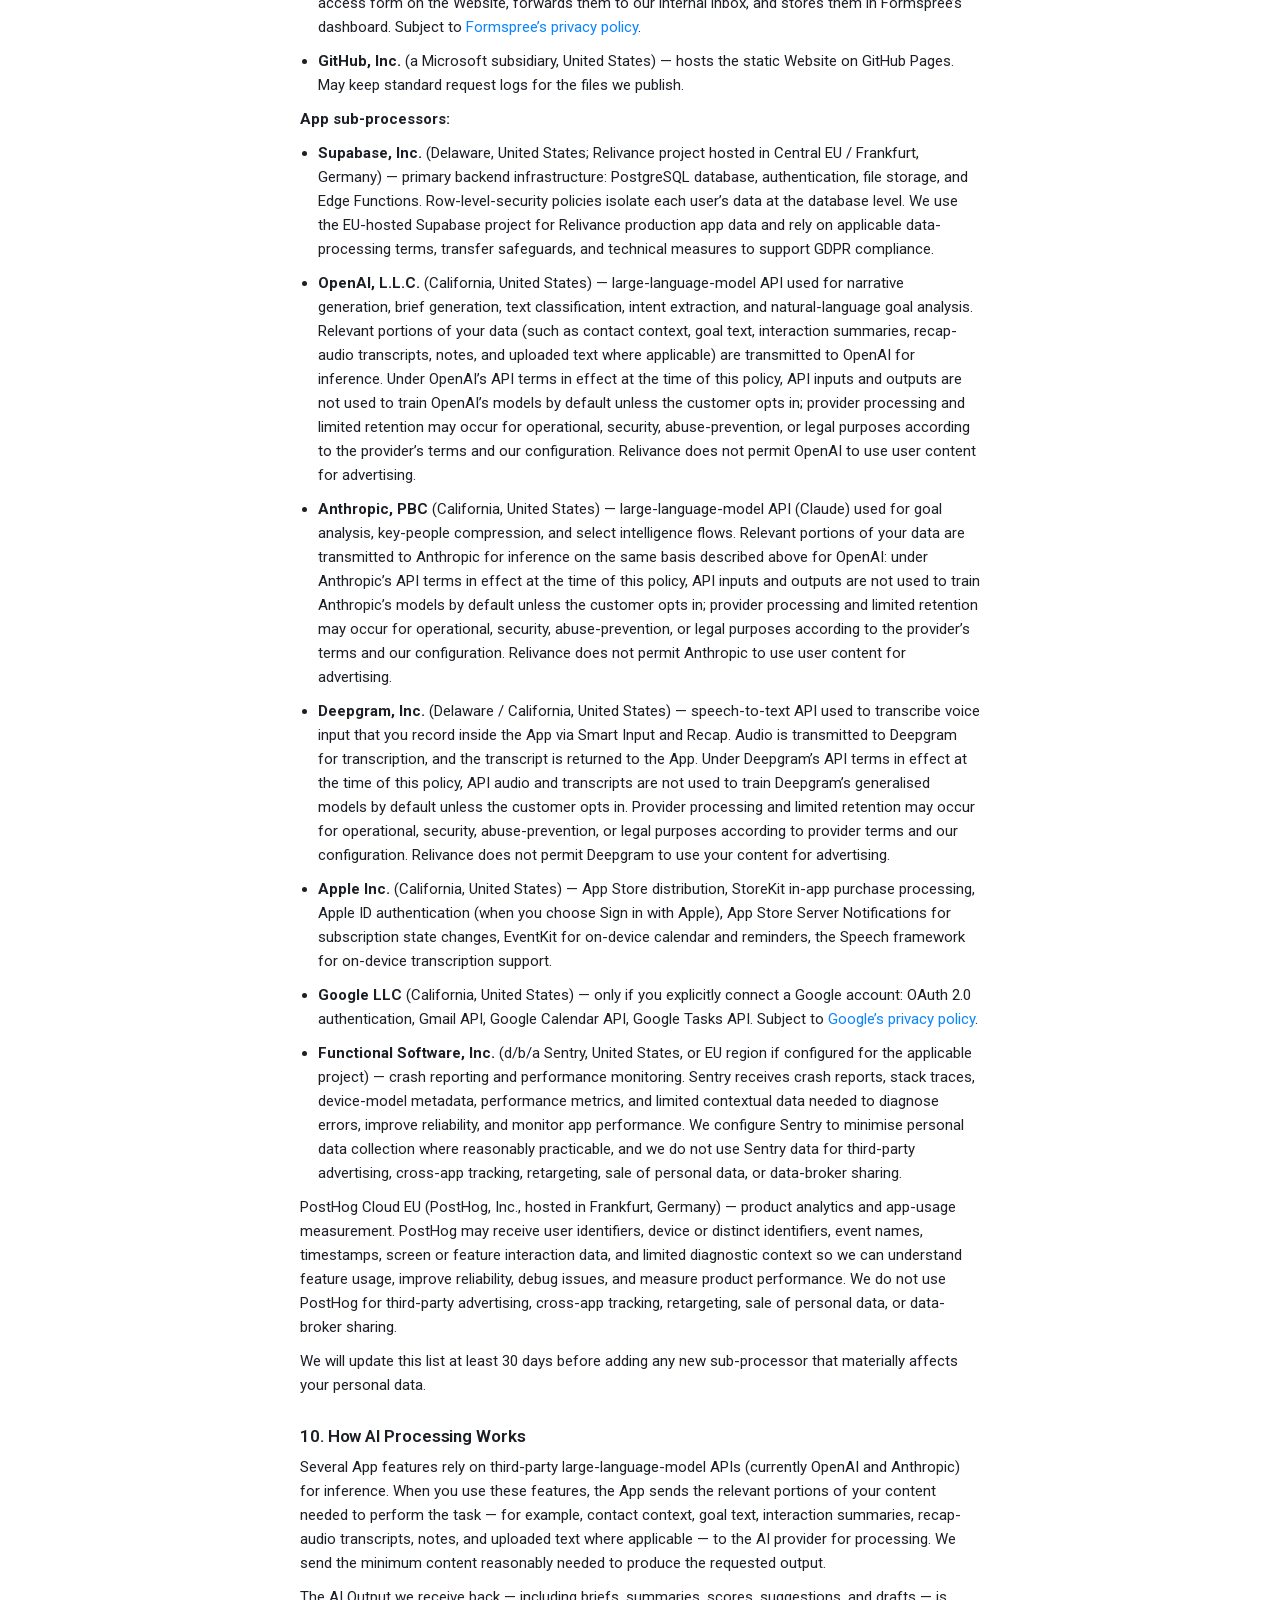
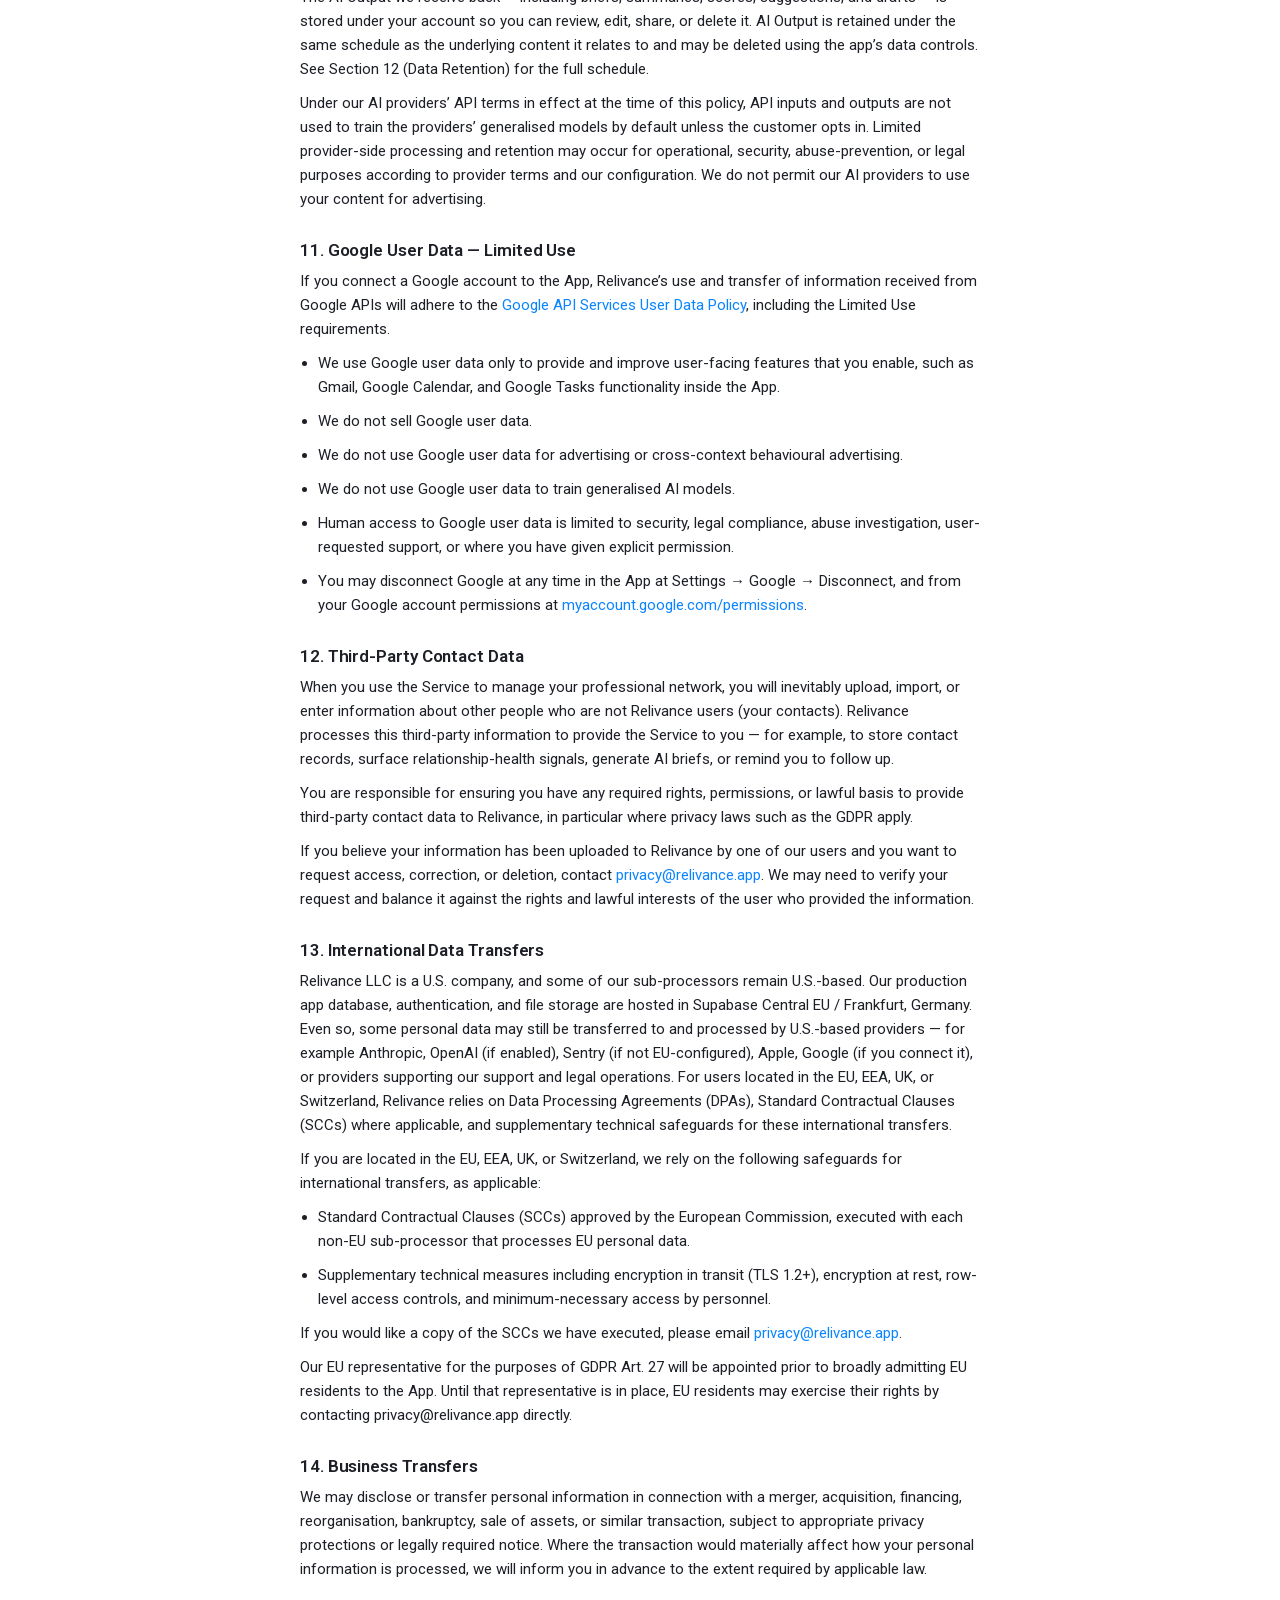
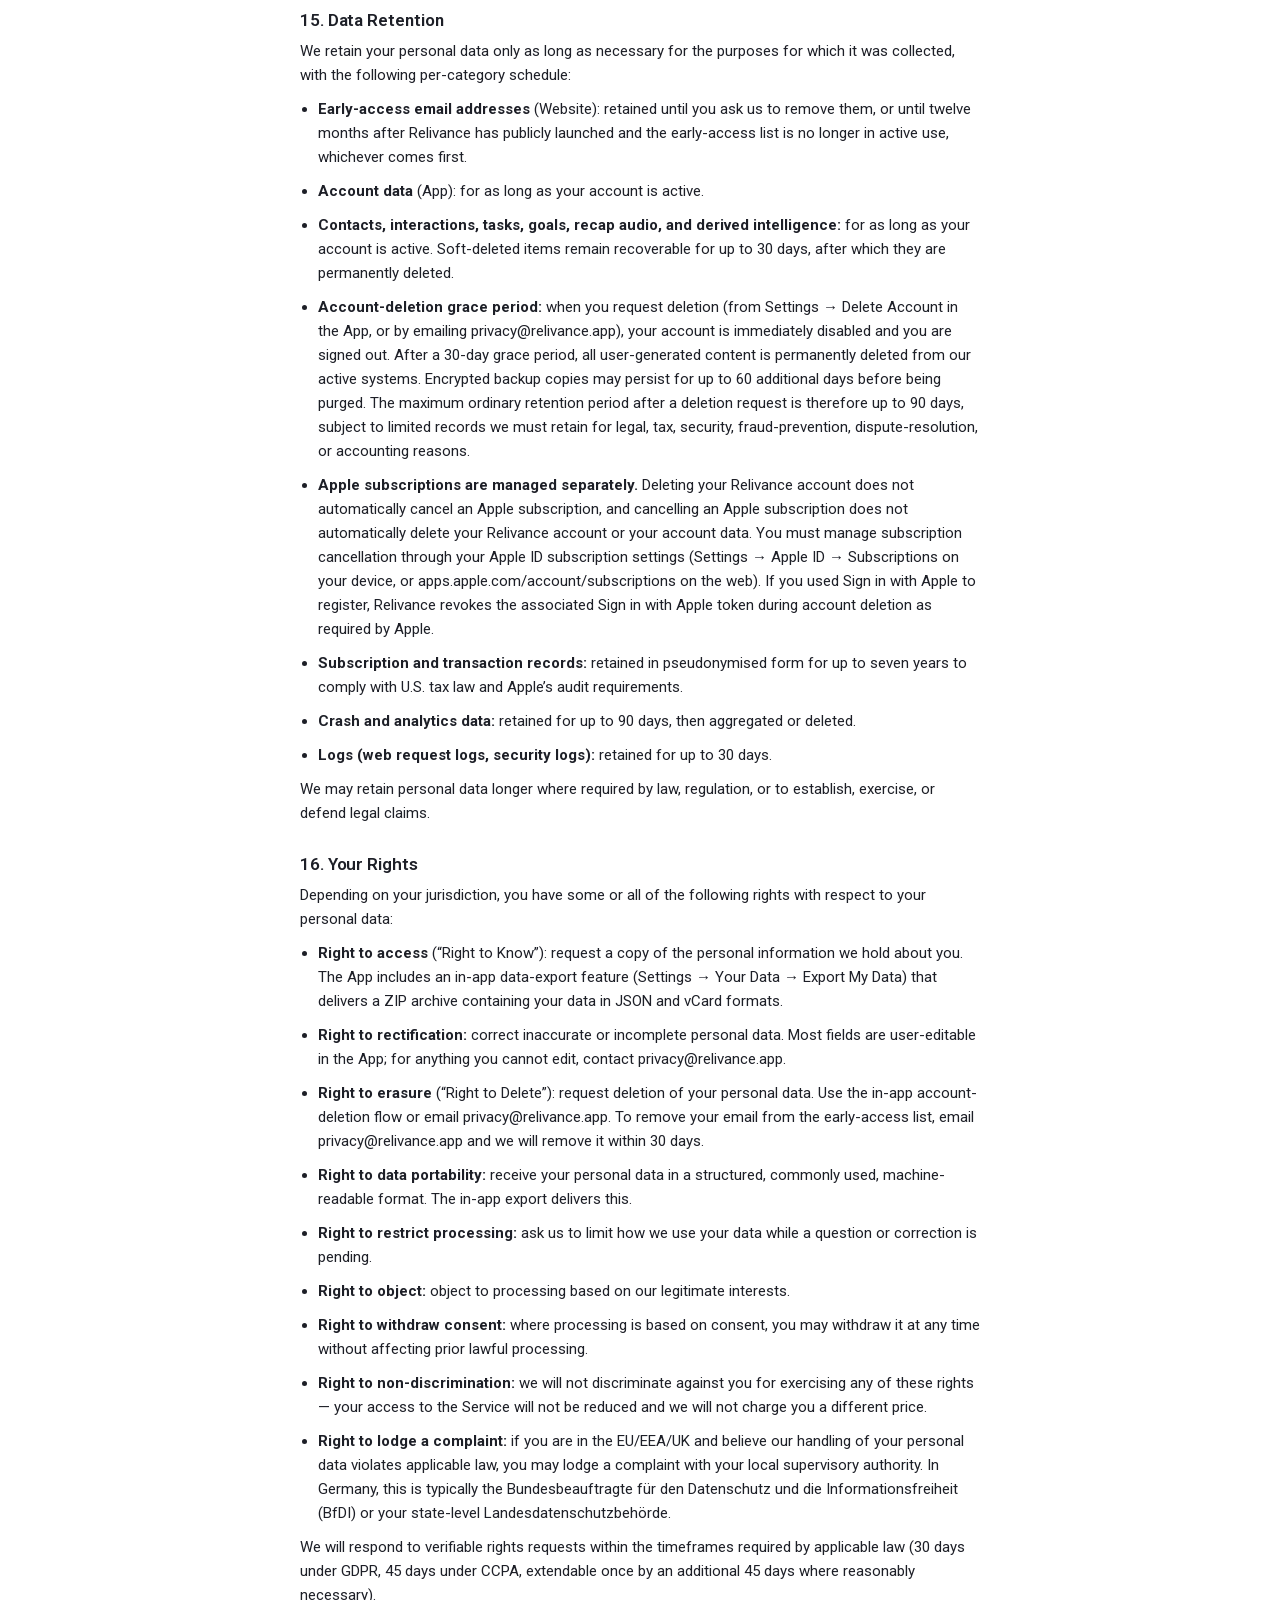
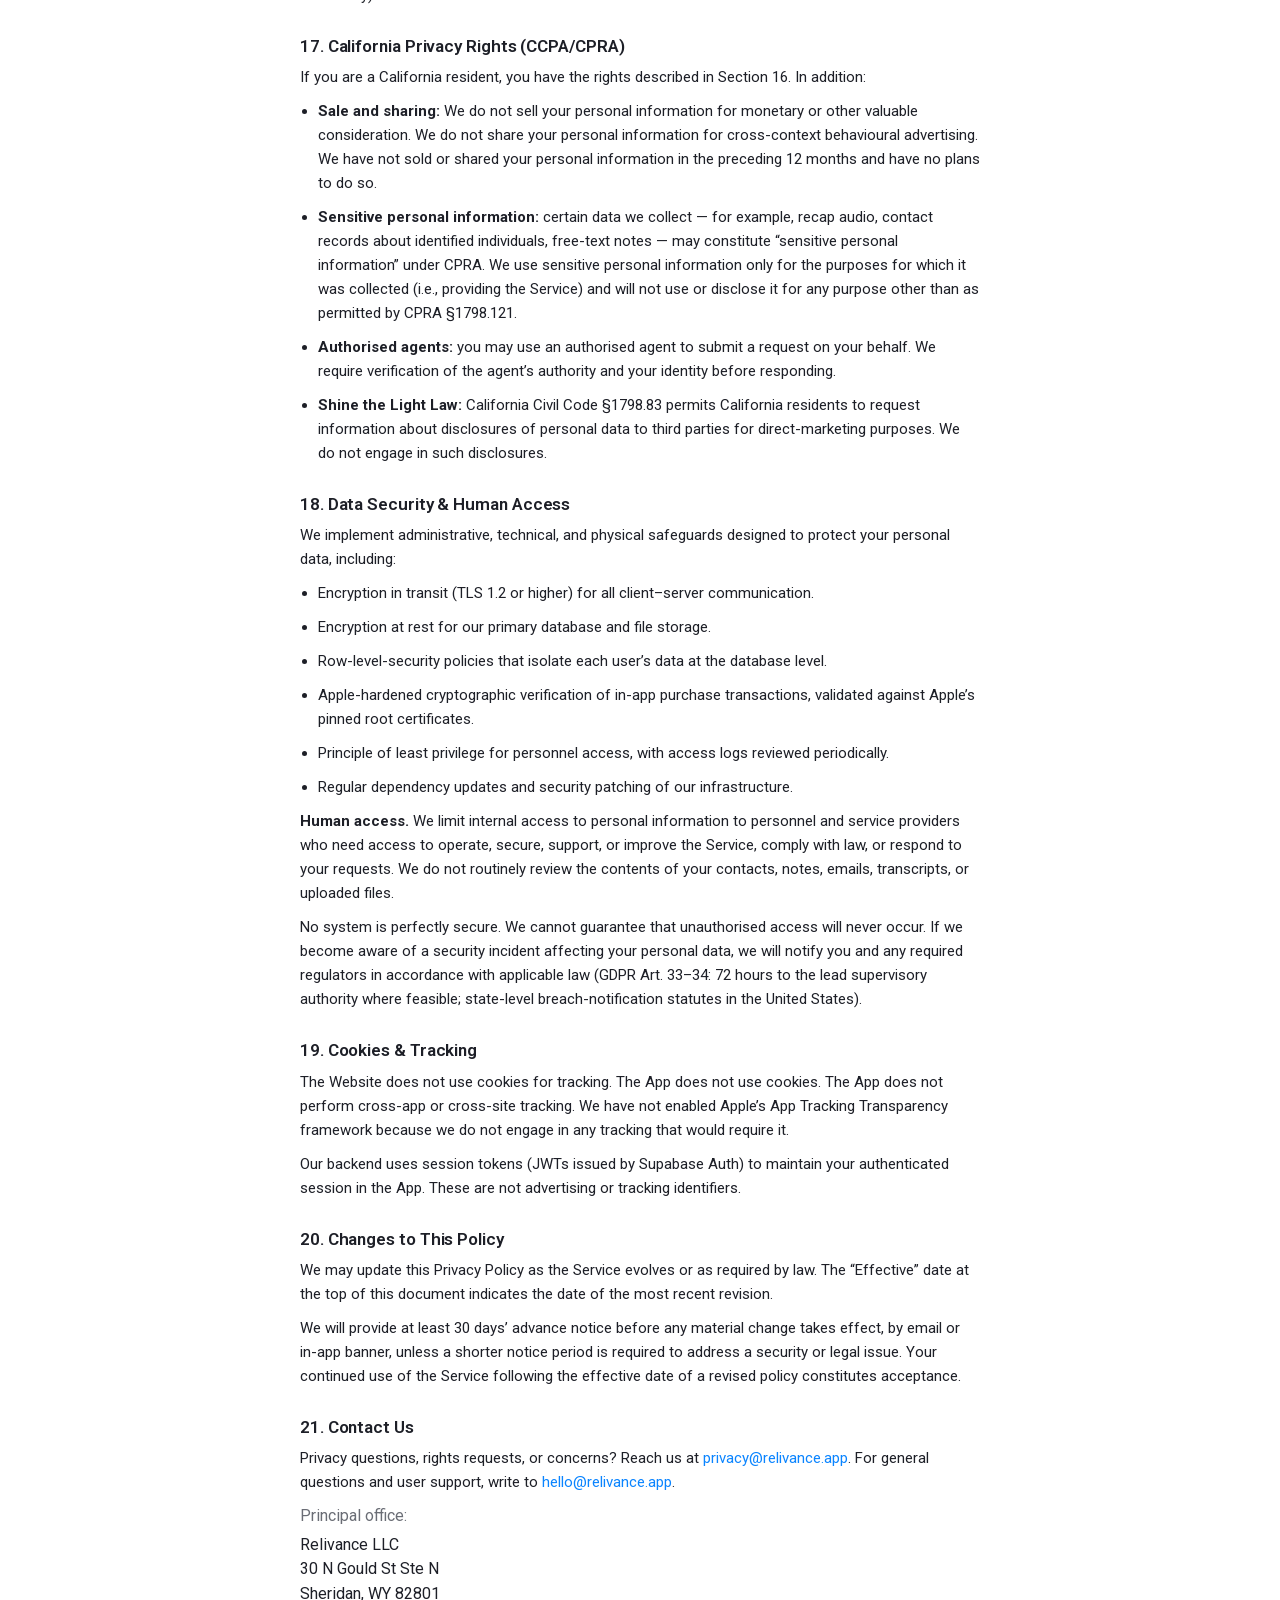
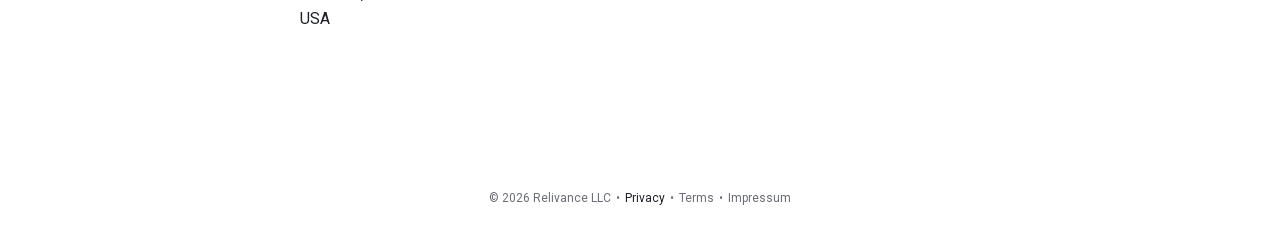
==== commit b06b3233: "Privacy policy: EU-hosted Supabase, transfers, effective date" ====
--- a/privacy/index.html
+++ b/privacy/index.html
@@ -40,7 +40,7 @@
       </header>
 
       <h1 class="doc-title">Privacy Policy</h1>
-      <p class="doc-meta">Effective: <time datetime="2026-05-14">May 14, 2026</time></p>
+      <p class="doc-meta">Effective: <time datetime="2026-06-24">June 24, 2026</time></p>
 
       <section class="doc-section">
         <p>
@@ -447,11 +447,15 @@
         <p><strong>App sub-processors:</strong></p>
         <ul>
           <li>
-            <strong>Supabase, Inc.</strong> (Delaware, United States) —
-            primary backend infrastructure: PostgreSQL database,
-            authentication, file storage, and Edge Functions.
+            <strong>Supabase, Inc.</strong> (Delaware, United States;
+            Relivance project hosted in Central EU / Frankfurt,
+            Germany) — primary backend infrastructure: PostgreSQL
+            database, authentication, file storage, and Edge Functions.
             Row-level-security policies isolate each user’s data at the
-            database level.
+            database level. We use the EU-hosted Supabase project for
+            Relivance production app data and rely on applicable
+            data-processing terms, transfer safeguards, and technical
+            measures to support GDPR compliance.
           </li>
           <li>
             <strong>OpenAI, L.L.C.</strong> (California, United States) —
@@ -665,10 +669,19 @@
       <section class="doc-section">
         <h2>13. International Data Transfers</h2>
         <p>
-          Relivance LLC is established in the United States and our
-          sub-processors are predominantly U.S.-based. By using the
-          Service, your personal data will be transferred to, stored
-          in, and processed in the United States.
+          Relivance LLC is a U.S. company, and some of our
+          sub-processors remain U.S.-based. Our production app
+          database, authentication, and file storage are hosted in
+          Supabase Central EU / Frankfurt, Germany. Even so, some
+          personal data may still be transferred to and processed by
+          U.S.-based providers — for example Anthropic, OpenAI (if
+          enabled), Sentry (if not EU-configured), Apple, Google (if
+          you connect it), or providers supporting our support and
+          legal operations. For users located in the EU, EEA, UK, or
+          Switzerland, Relivance relies on Data Processing Agreements
+          (DPAs), Standard Contractual Clauses (SCCs) where applicable,
+          and supplementary technical safeguards for these
+          international transfers.
         </p>
         <p>
           If you are located in the EU, EEA, UK, or Switzerland, we rely
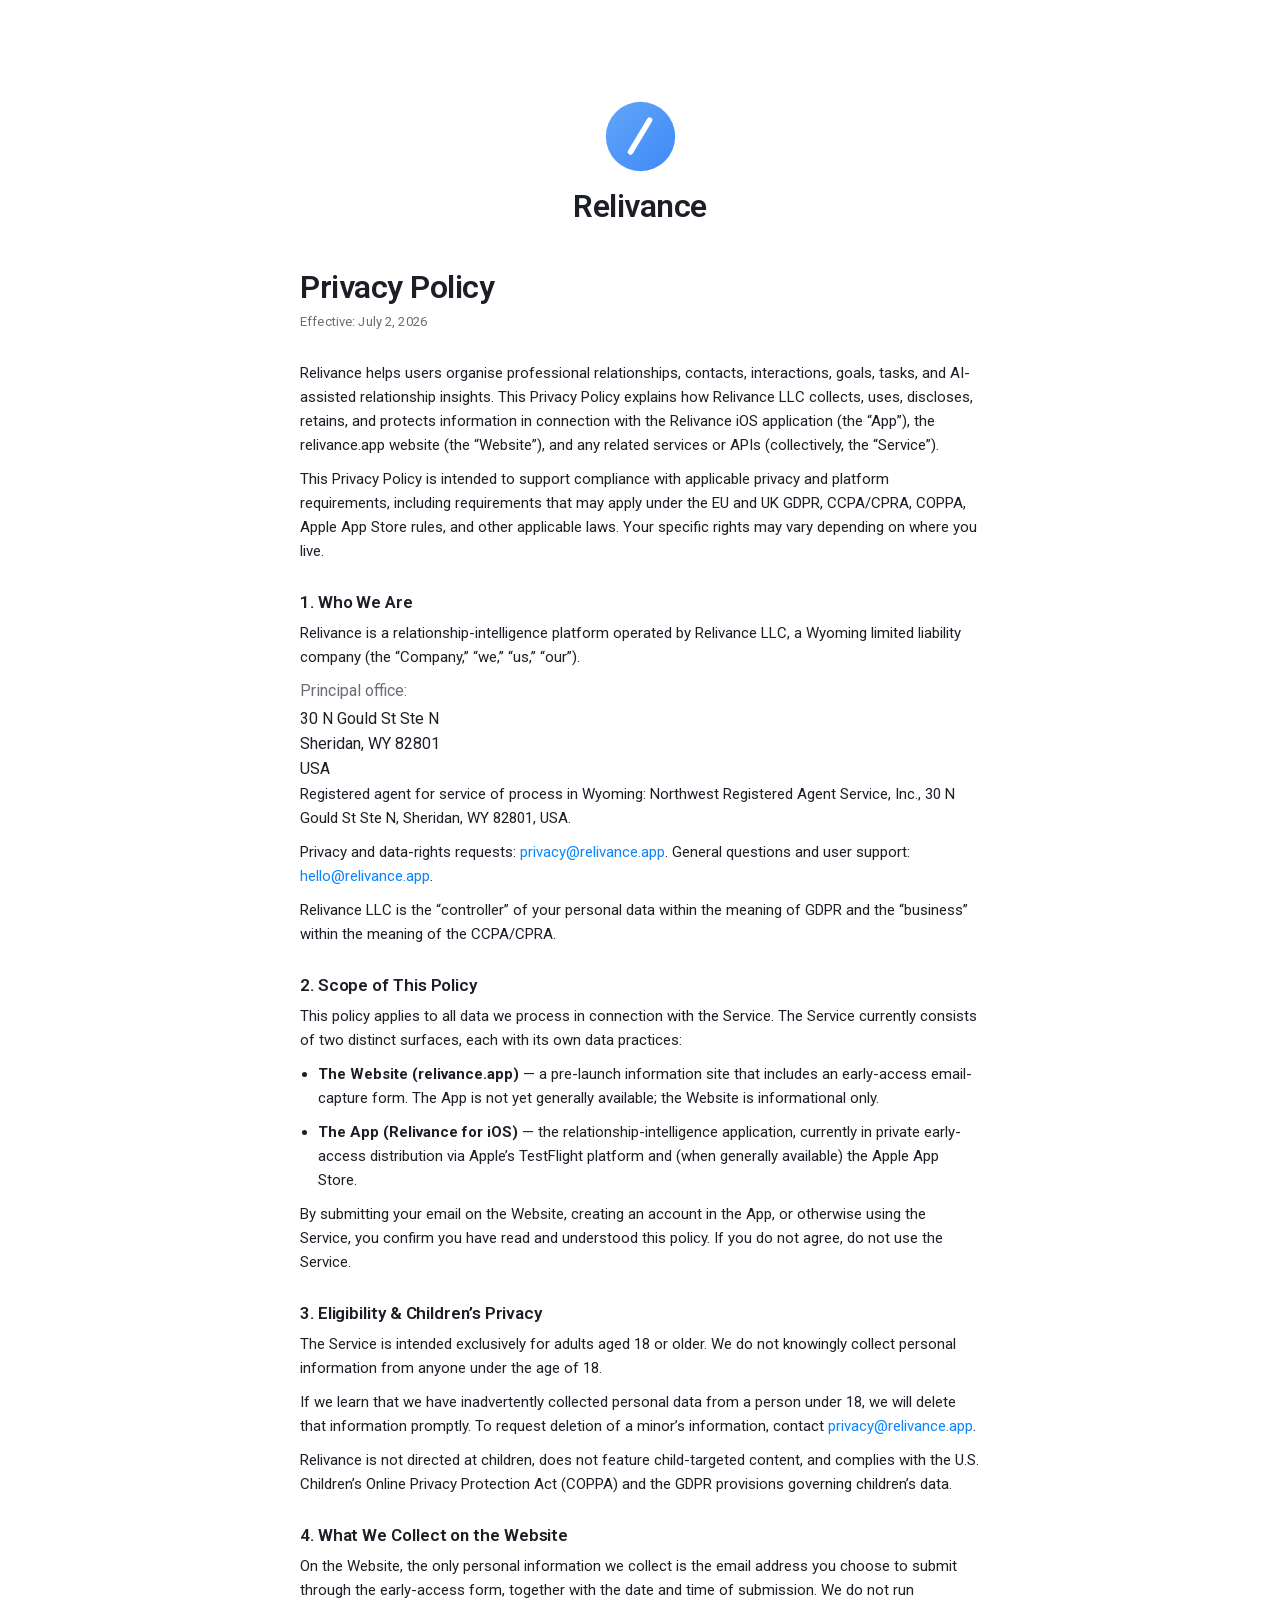
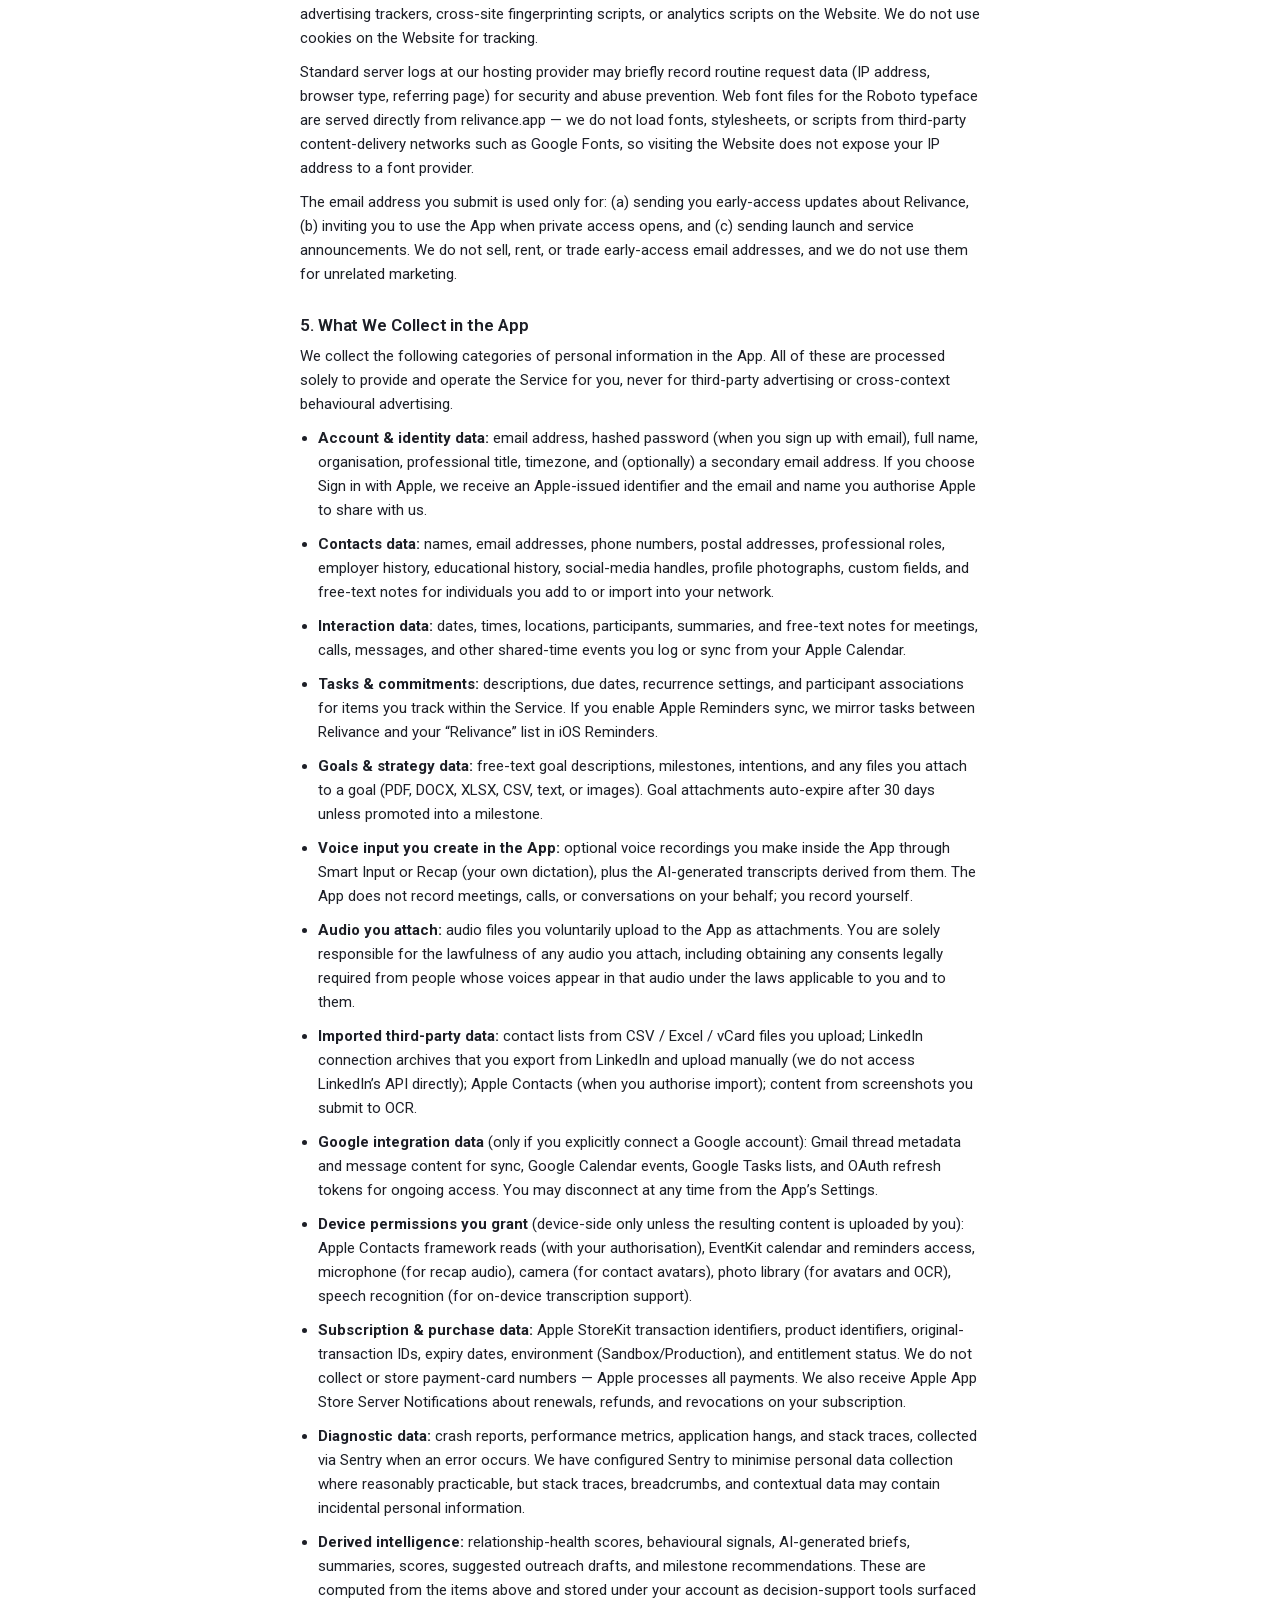
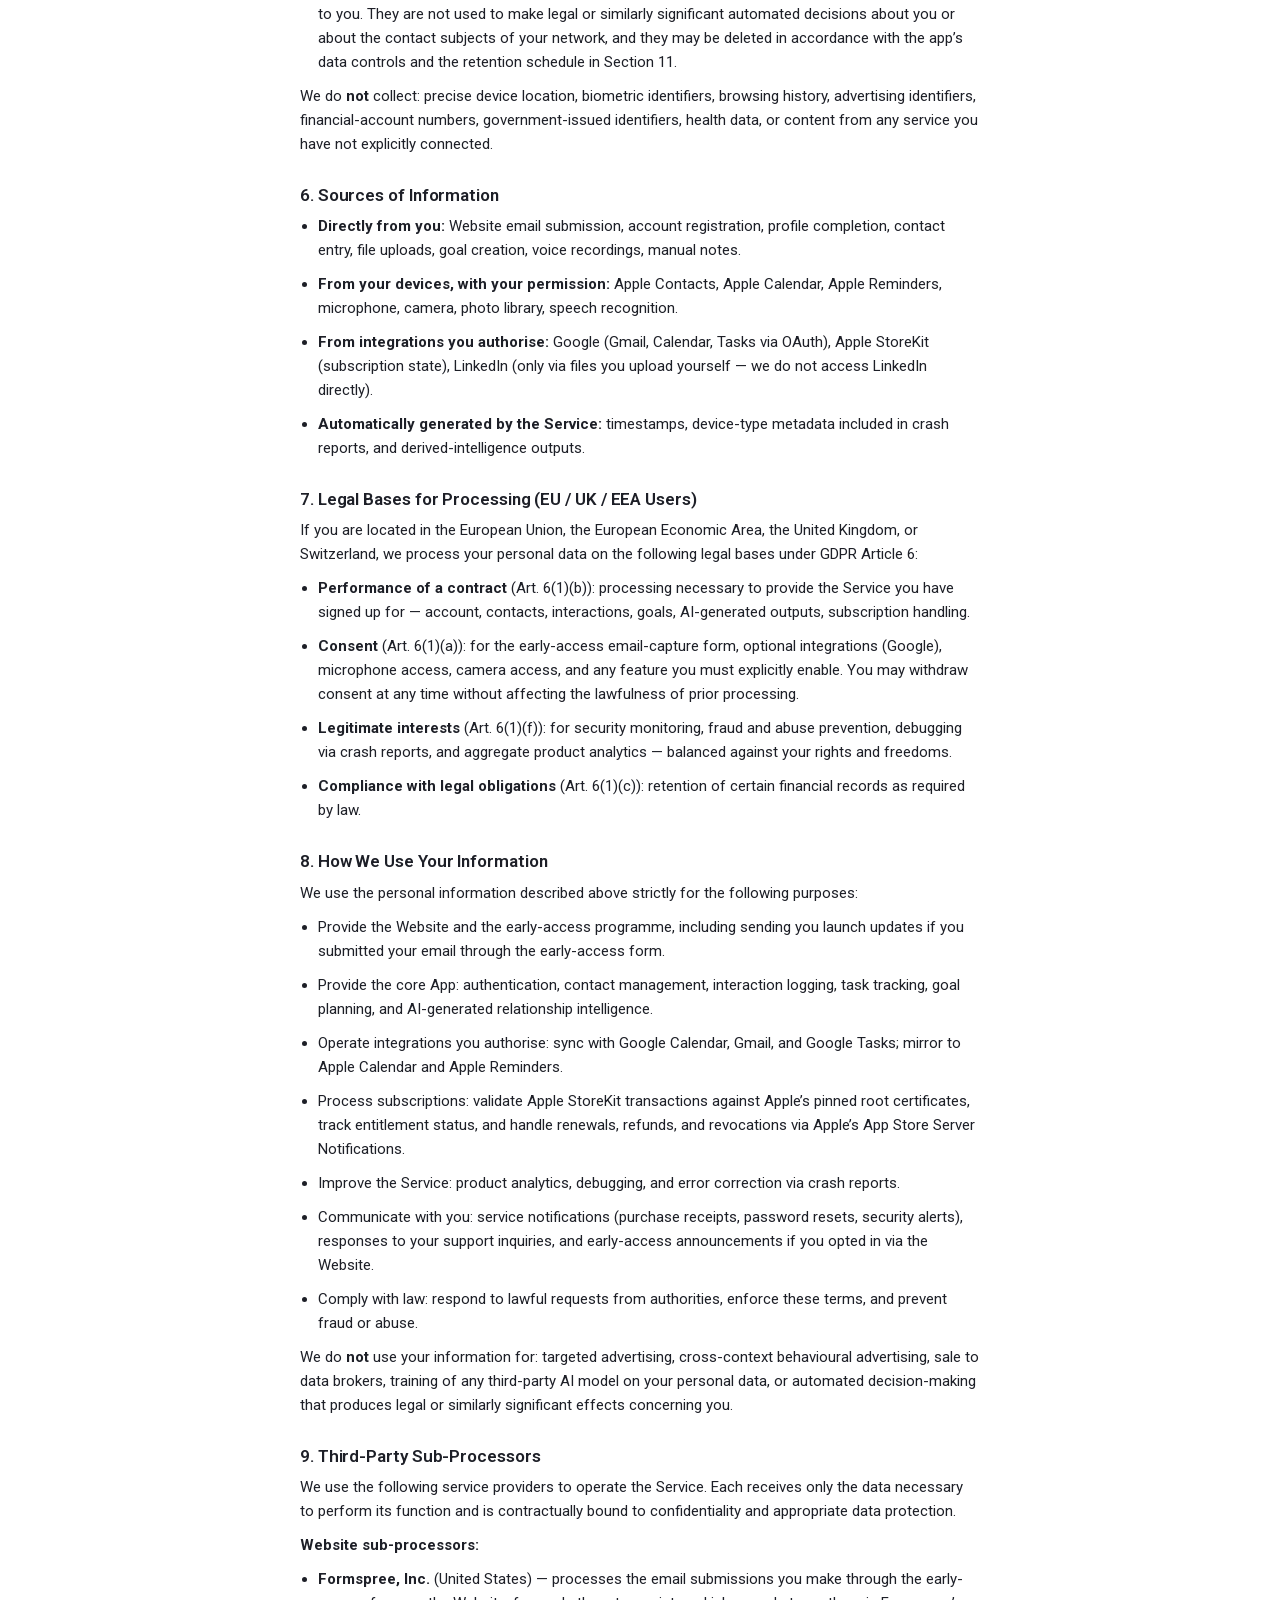
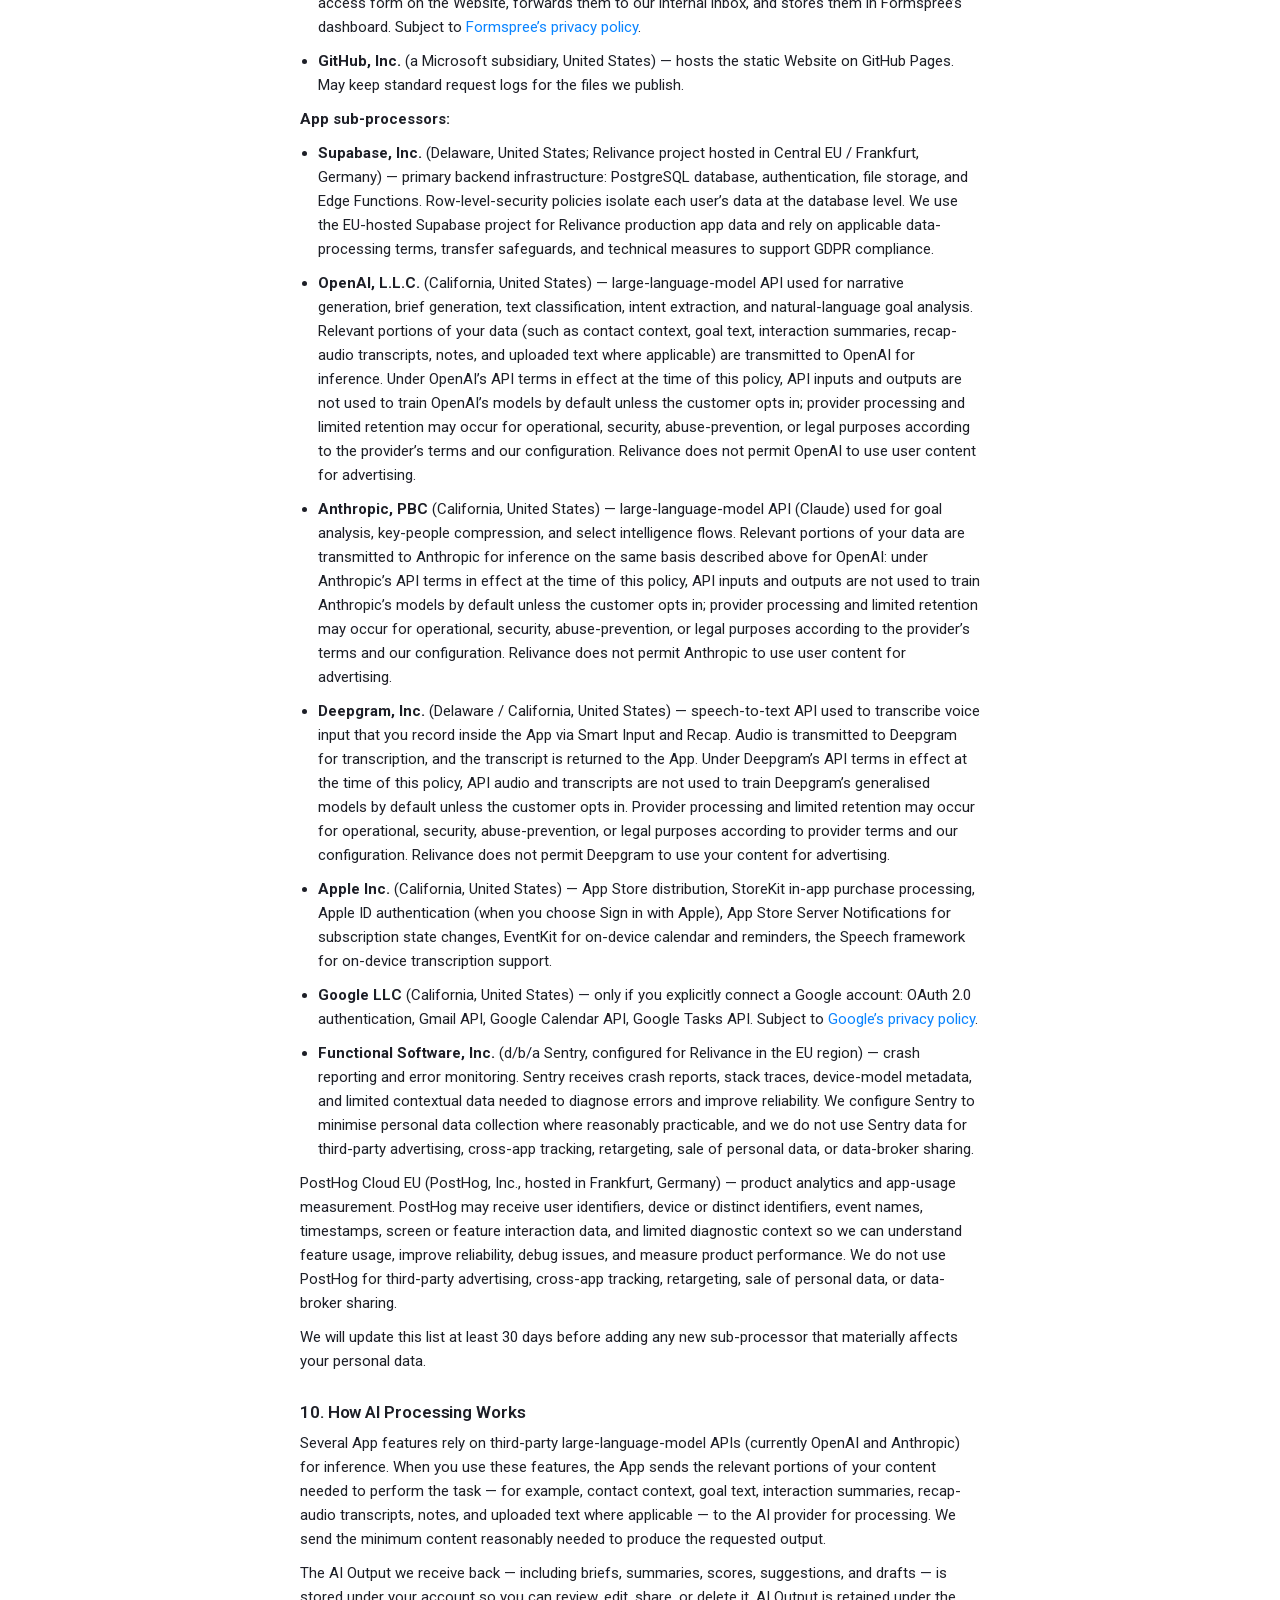
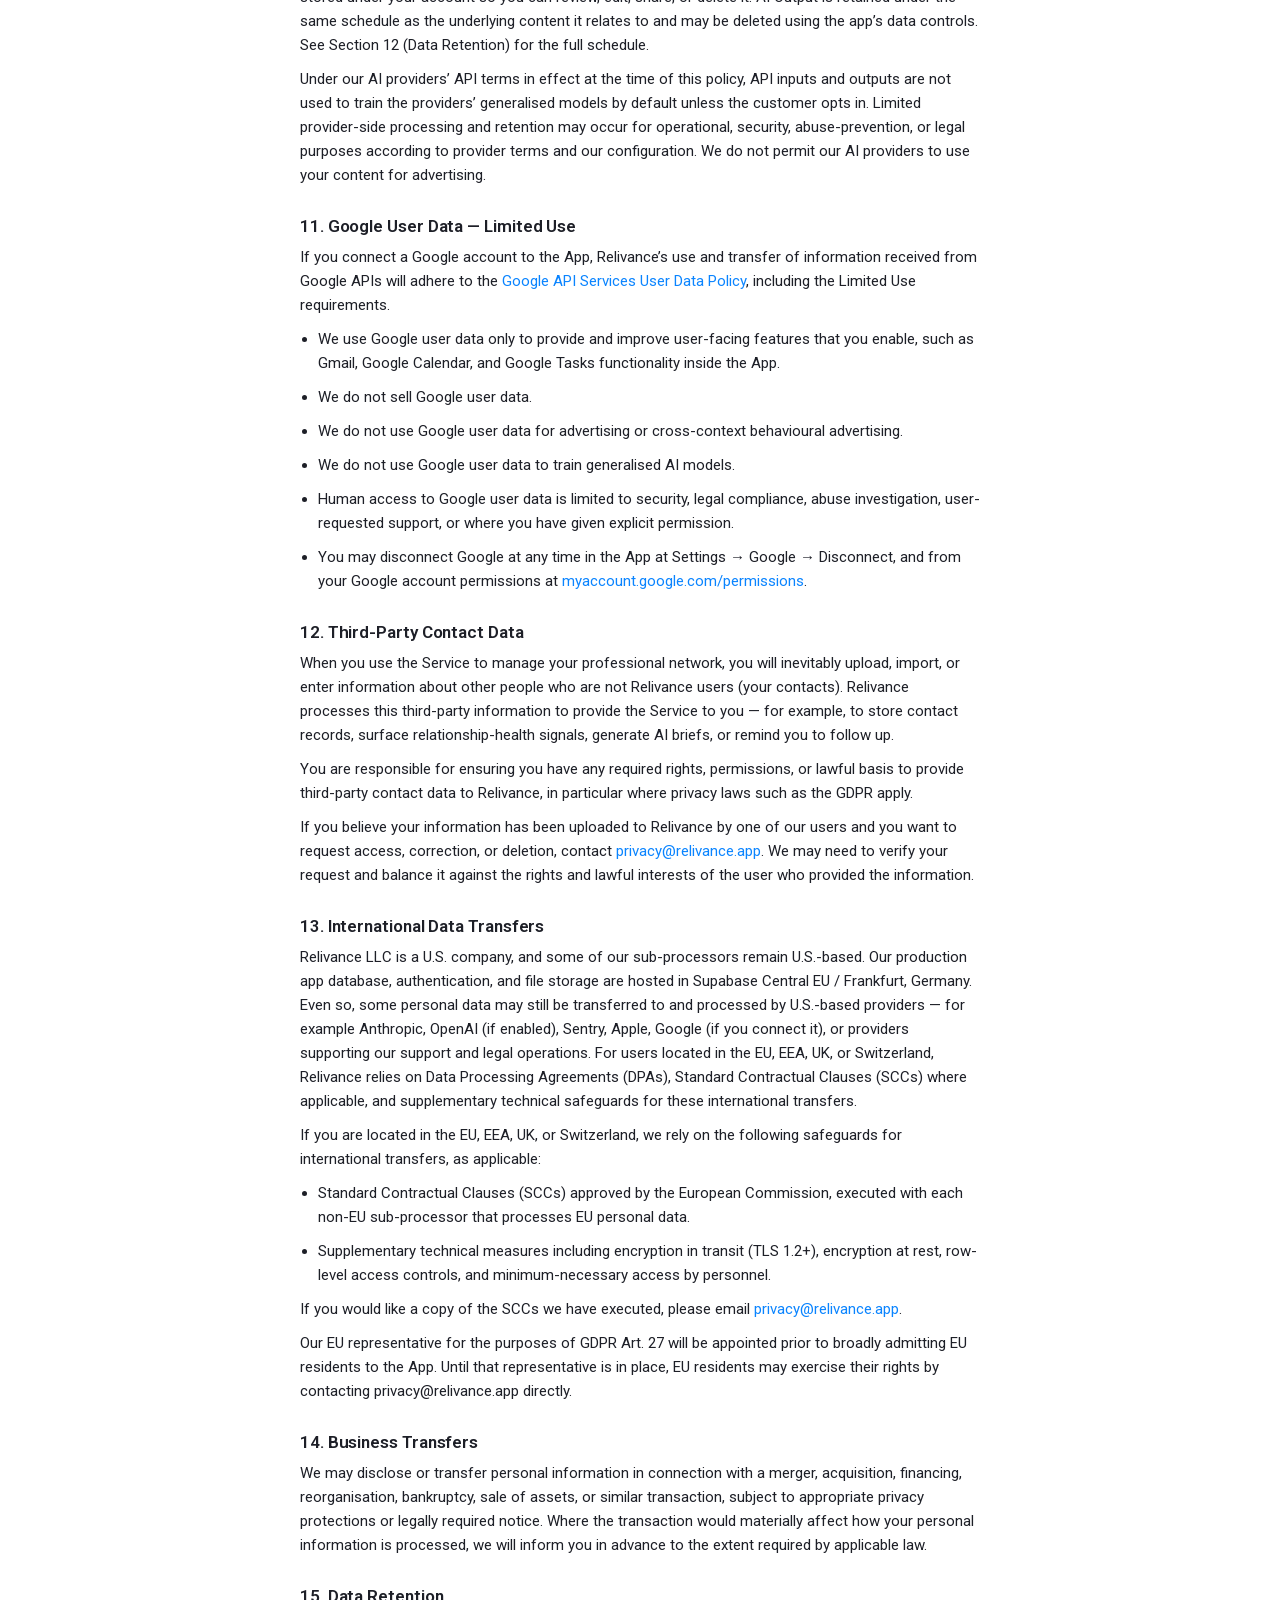
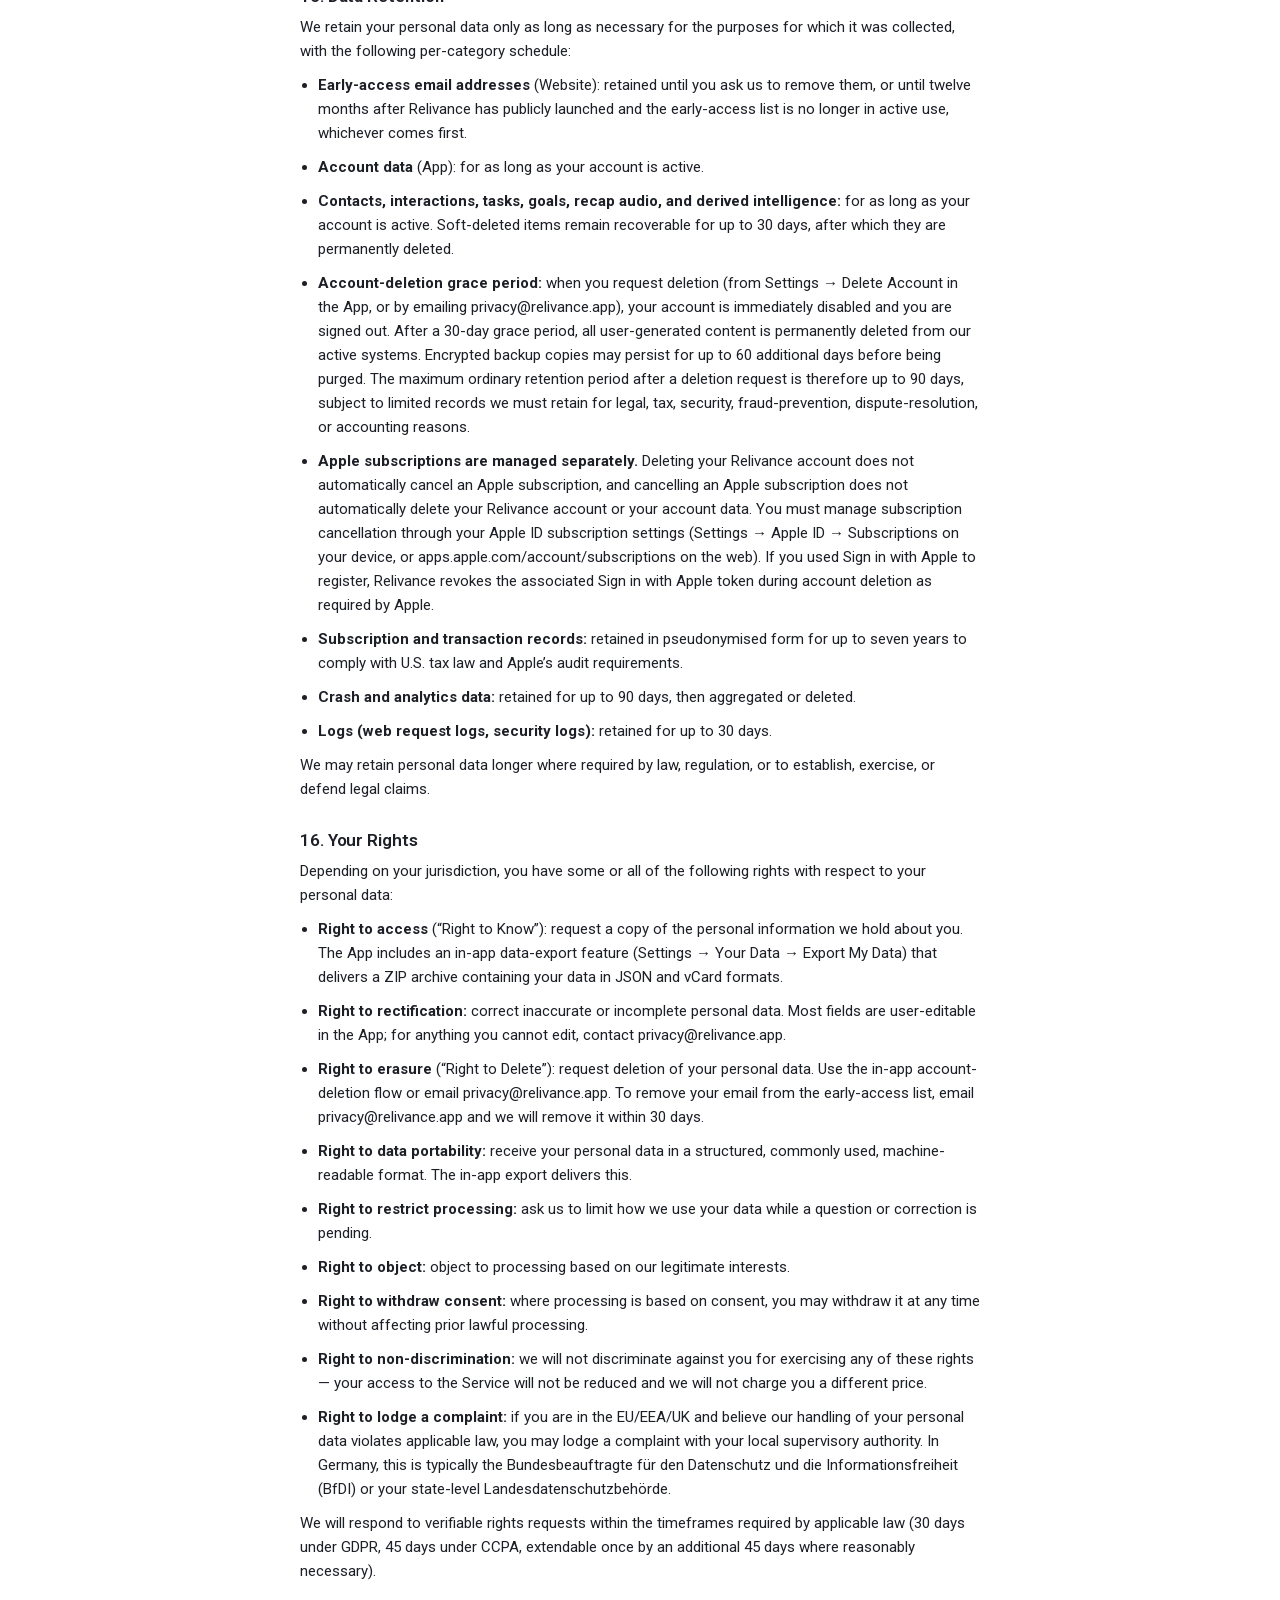
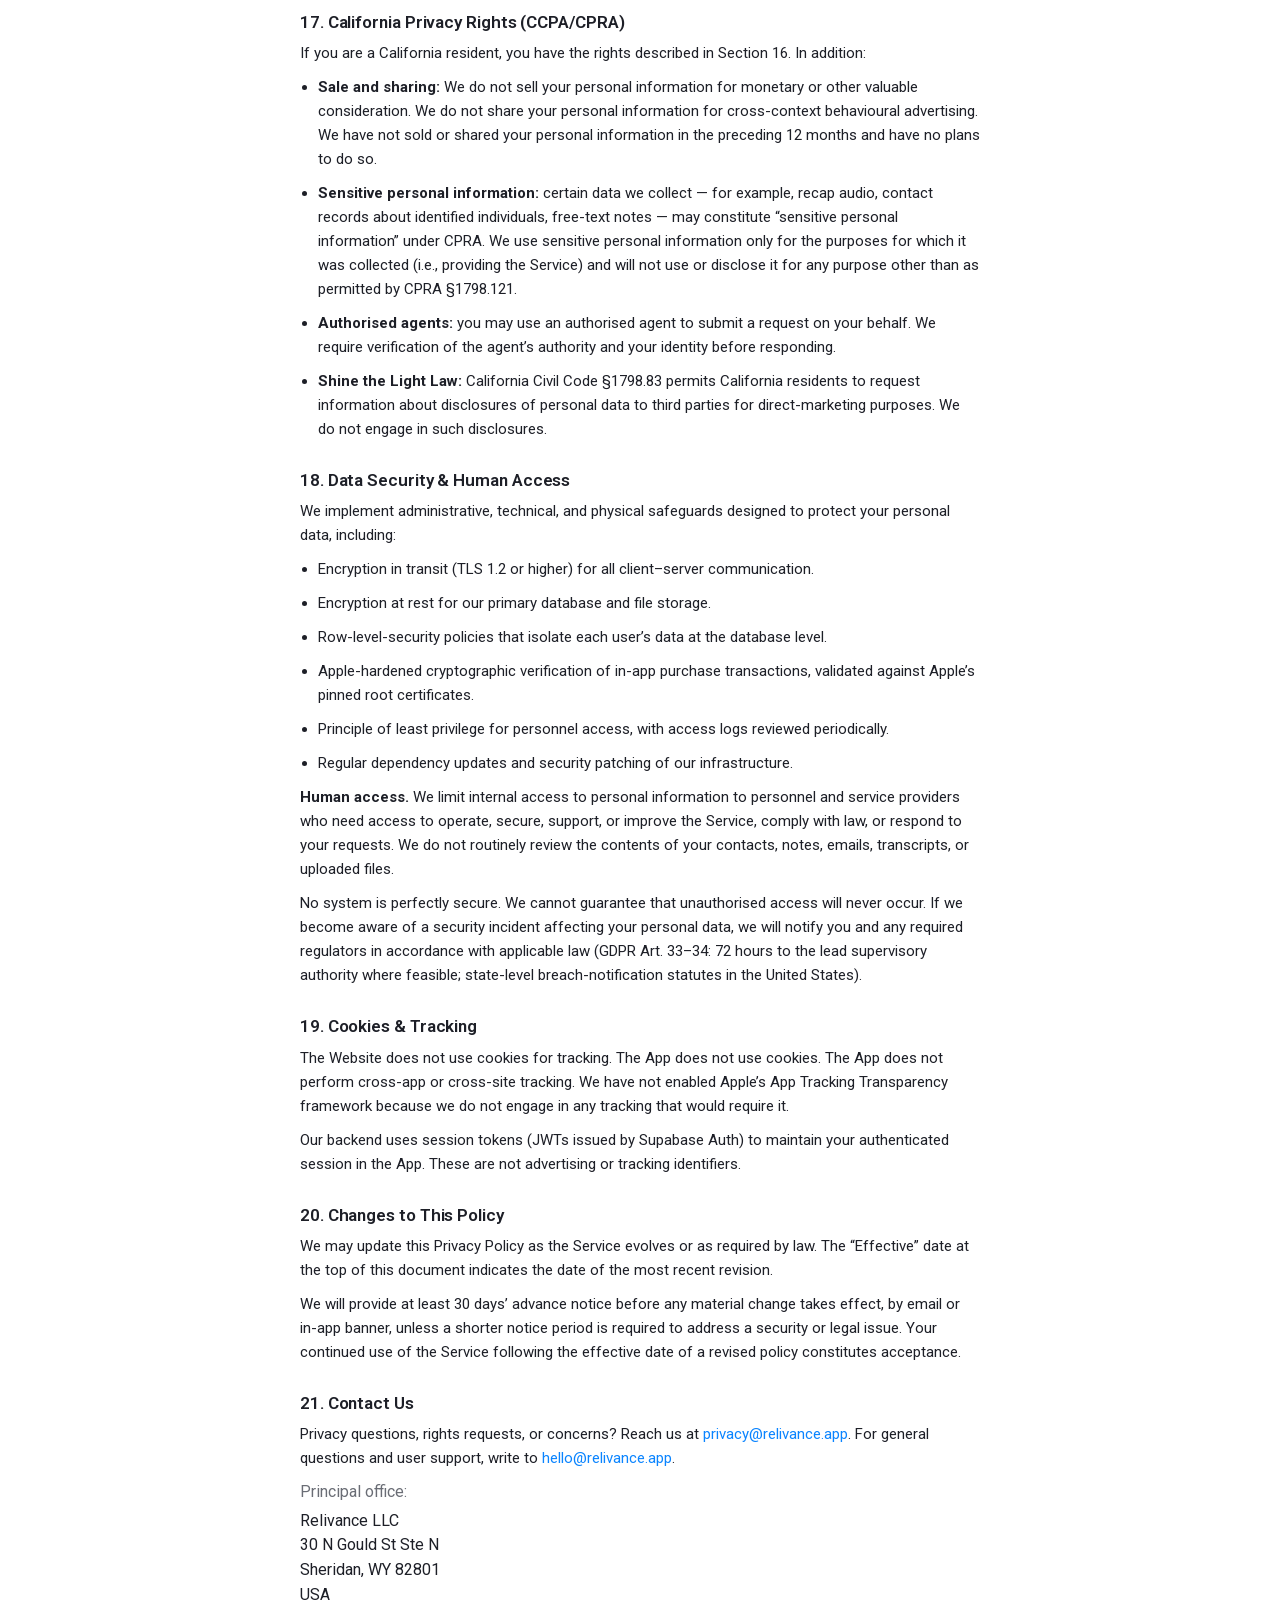
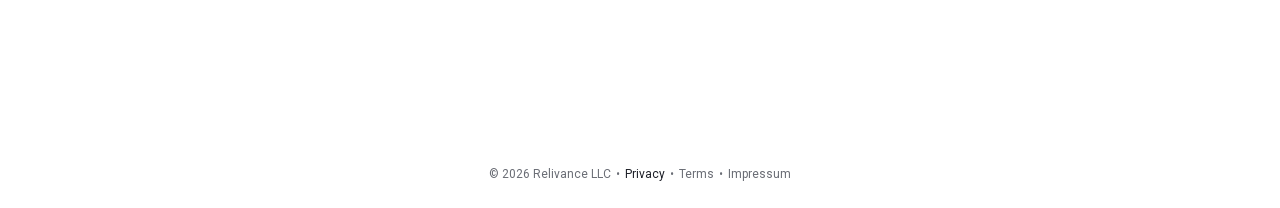
==== commit 0d36dc2e: "Tighten Sentry region wording to EU; bump effective date Sentry is now configured for Relivance in t" ====
--- a/privacy/index.html
+++ b/privacy/index.html
@@ -40,7 +40,7 @@
       </header>
 
       <h1 class="doc-title">Privacy Policy</h1>
-      <p class="doc-meta">Effective: <time datetime="2026-06-24">June 24, 2026</time></p>
+      <p class="doc-meta">Effective: <time datetime="2026-07-02">July 2, 2026</time></p>
 
       <section class="doc-section">
         <p>
@@ -527,16 +527,15 @@
           </li>
           <li>
             <strong>Functional Software, Inc.</strong> (d/b/a Sentry,
-            United States, or EU region if configured for the
-            applicable project) — crash reporting and performance
-            monitoring. Sentry receives crash reports, stack traces,
-            device-model metadata, performance metrics, and limited
-            contextual data needed to diagnose errors, improve
-            reliability, and monitor app performance. We configure
-            Sentry to minimise personal data collection where
-            reasonably practicable, and we do not use Sentry data for
-            third-party advertising, cross-app tracking, retargeting,
-            sale of personal data, or data-broker sharing.
+            configured for Relivance in the EU region) — crash
+            reporting and error monitoring. Sentry receives crash
+            reports, stack traces, device-model metadata, and limited
+            contextual data needed to diagnose errors and improve
+            reliability. We configure Sentry to minimise personal data
+            collection where reasonably practicable, and we do not use
+            Sentry data for third-party advertising, cross-app
+            tracking, retargeting, sale of personal data, or
+            data-broker sharing.
           </li>
         </ul>
         <p>
@@ -675,7 +674,7 @@
           Supabase Central EU / Frankfurt, Germany. Even so, some
           personal data may still be transferred to and processed by
           U.S.-based providers — for example Anthropic, OpenAI (if
-          enabled), Sentry (if not EU-configured), Apple, Google (if
+          enabled), Sentry, Apple, Google (if
           you connect it), or providers supporting our support and
           legal operations. For users located in the EU, EEA, UK, or
           Switzerland, Relivance relies on Data Processing Agreements
--- a/styles.css
+++ b/styles.css
@@ -51,21 +51,23 @@
   --wv-border: #e2e2e5;      /*  rgb(226, 226, 229) — hairline borders */
   --wv-accent: #0a84ff;      /*  rgb(10, 132, 255)  — Apple system blue */
 
-  /* Primary-CTA blue. Light mode uses the darker stop of the brand
-     logo's diagonal gradient (#3D89F7, from assets/logo-light.svg),
-     so the button reads as a direct extension of the logo on white.
-     Dark mode keeps the LinkedIn-import sheet's #0A66C2 (overridden
-     below) — that deeper, cooler blue holds the surface weight on
-     near-black better than the lighter logo blue. */
-  --cta-blue: #3d89f7;
+  /* Primary-CTA blue. Light mode uses the canonical Relivance active
+     blue (#5997DF) — the same colour the iOS app applies to its
+     paywall and onboarding "Begin" CTAs — so the website button reads
+     as one brand with the app. Dark mode keeps the LinkedIn-import
+     sheet's #0A66C2 (overridden below) — that deeper, cooler blue
+     holds the surface weight on near-black better than the lighter
+     active blue. */
+  --cta-blue: #5997DF;
 
   /* "Relivance" wordmark colour inside the doc-page header
-     (privacy / terms). Light mode picks up the same logo-gradient
-     blue as the CTA so the wordmark reads as part of the brand
-     mark above it. Dark mode is overridden to white below — full
-     primary luminance for a clean monochrome treatment that holds
-     against the silver-disc dark logo without competing colour. */
-  --doc-brand-color: #3d89f7;
+     (privacy / impressum / terms). Light mode uses primary text
+     (black) so the wordmark sits as a calm monochrome label beneath
+     the brand disc rather than a second competing blue. Dark mode is
+     overridden to white below — full primary luminance for a clean
+     monochrome treatment that holds against the silver-disc dark
+     logo without competing colour. */
+  --doc-brand-color: var(--wv-primary);
 
   /* Fluid type scale anchored on the iOS pt sizes. The wordmark is
      40pt on iOS; we let it scale a touch larger on big screens and
@@ -92,12 +94,10 @@
     --wv-secondary:  #676a6f; /*  rgb(103, 106, 111) */
     --wv-surface:    #222224; /*  rgb(34, 34, 36)    */
     --wv-border:     #2a2a2d; /*  rgb(42, 42, 45)    */
-    /* Dark mode: switch the CTA to the deeper LinkedIn-import blue
-       (#0A66C2). The lighter logo-derived blue used in light mode
-       (#3D89F7) reads thin on a near-black surface; the deeper
-       LinkedIn blue holds visual weight without competing with the
-       wordmark or feeling like a stock OS button. */
-    --cta-blue: #0a66c2;
+    /* Dark mode keeps the canonical Relivance active blue (#5997DF),
+       identical to light mode, so the CTA is one consistent brand
+       colour across themes and matches the iOS app's active blue. */
+    --cta-blue: #5997DF;
 
     /* Doc-page brand wordmark in dark mode: white. Clean monochrome
        against the silver-disc dark logo (the logo's own dark variant
@@ -683,9 +683,10 @@
      wordmark in the header and the "Privacy Policy" / "Terms" title
      beneath it read as visually-paired peers in the same typographic
      hierarchy — same size, same line-height, same letter-spacing.
-     Colour is the only thing that differs: the wordmark picks up
-     --doc-brand-color (logo-blue in light, white in dark), while the
-     title stays at primary text colour. */
+     The wordmark text picks up --doc-brand-color: primary text
+     (black via --wv-primary) in light mode and white in dark mode.
+     This only colours the "Relivance" text; the logo image above is
+     unaffected. */
   font-size: clamp(26px, 3.2vw, 32px);
   line-height: 1.15;
   letter-spacing: -0.015em;
